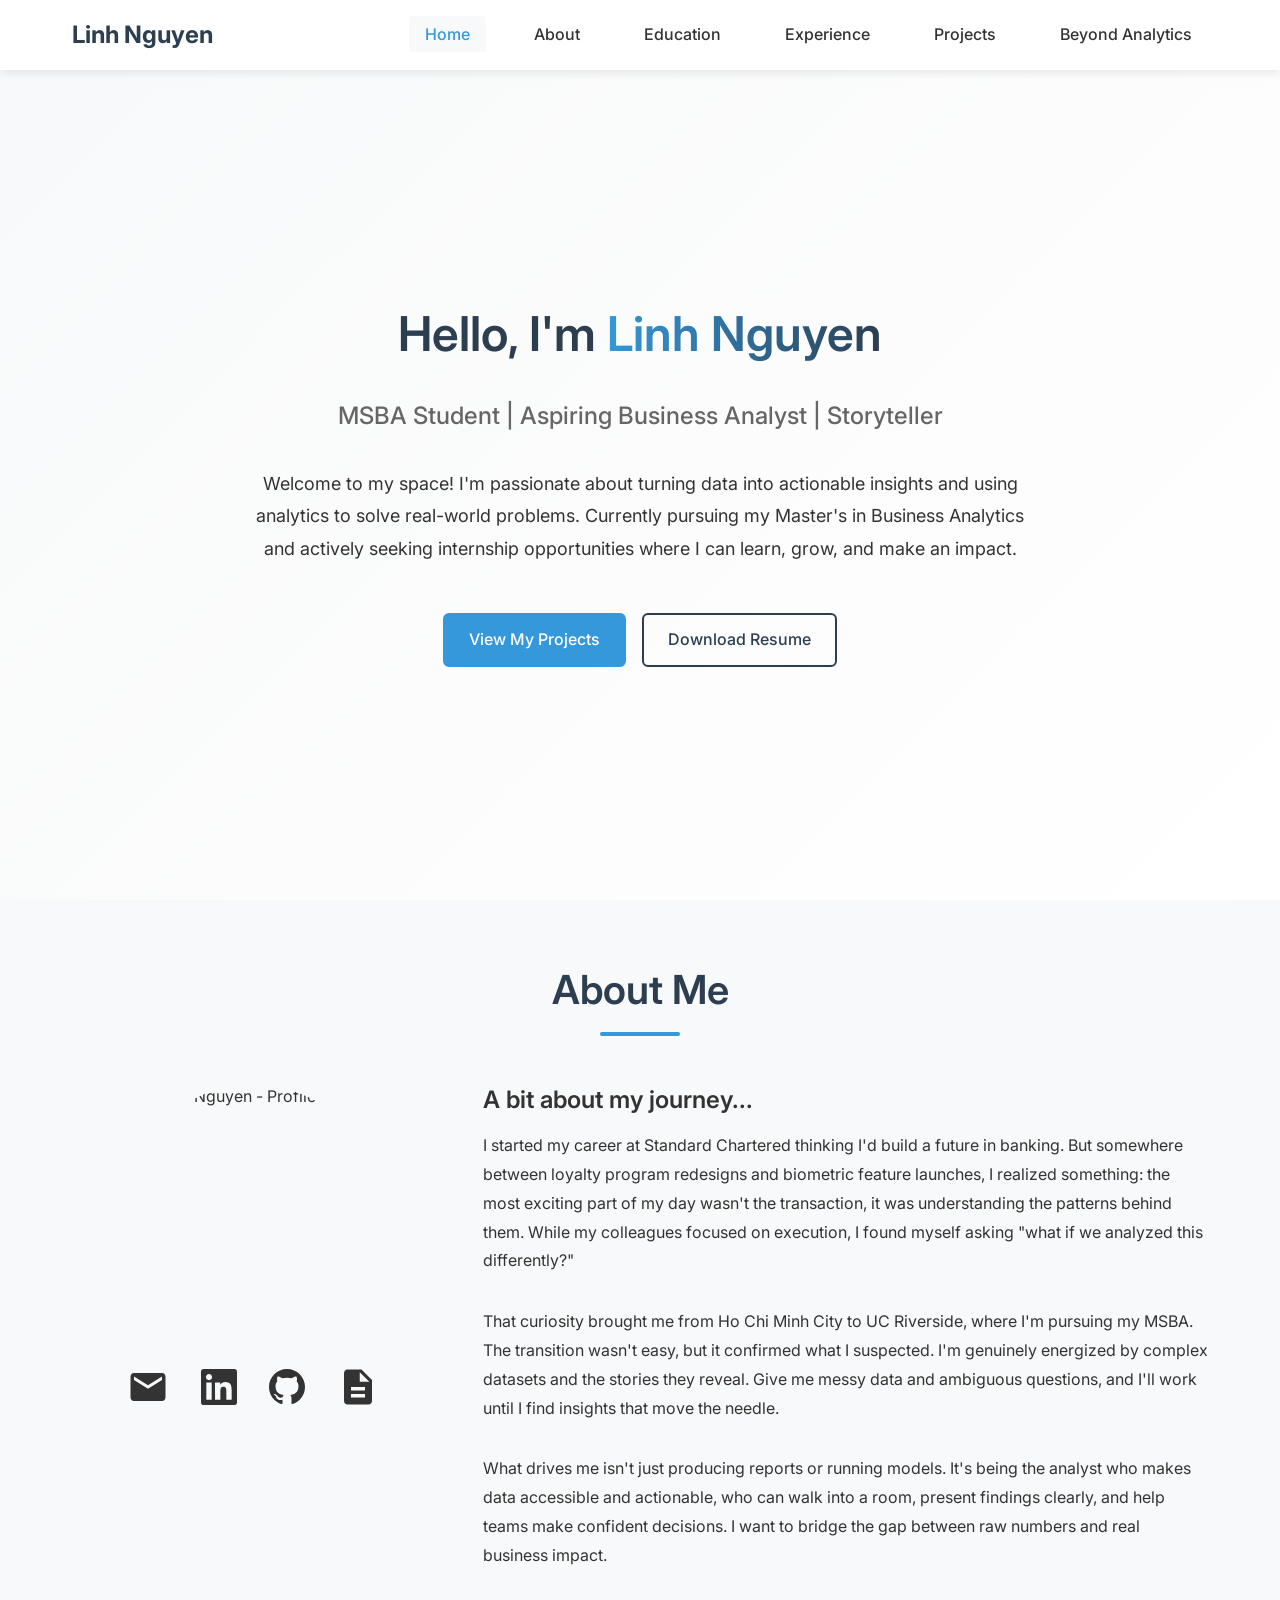
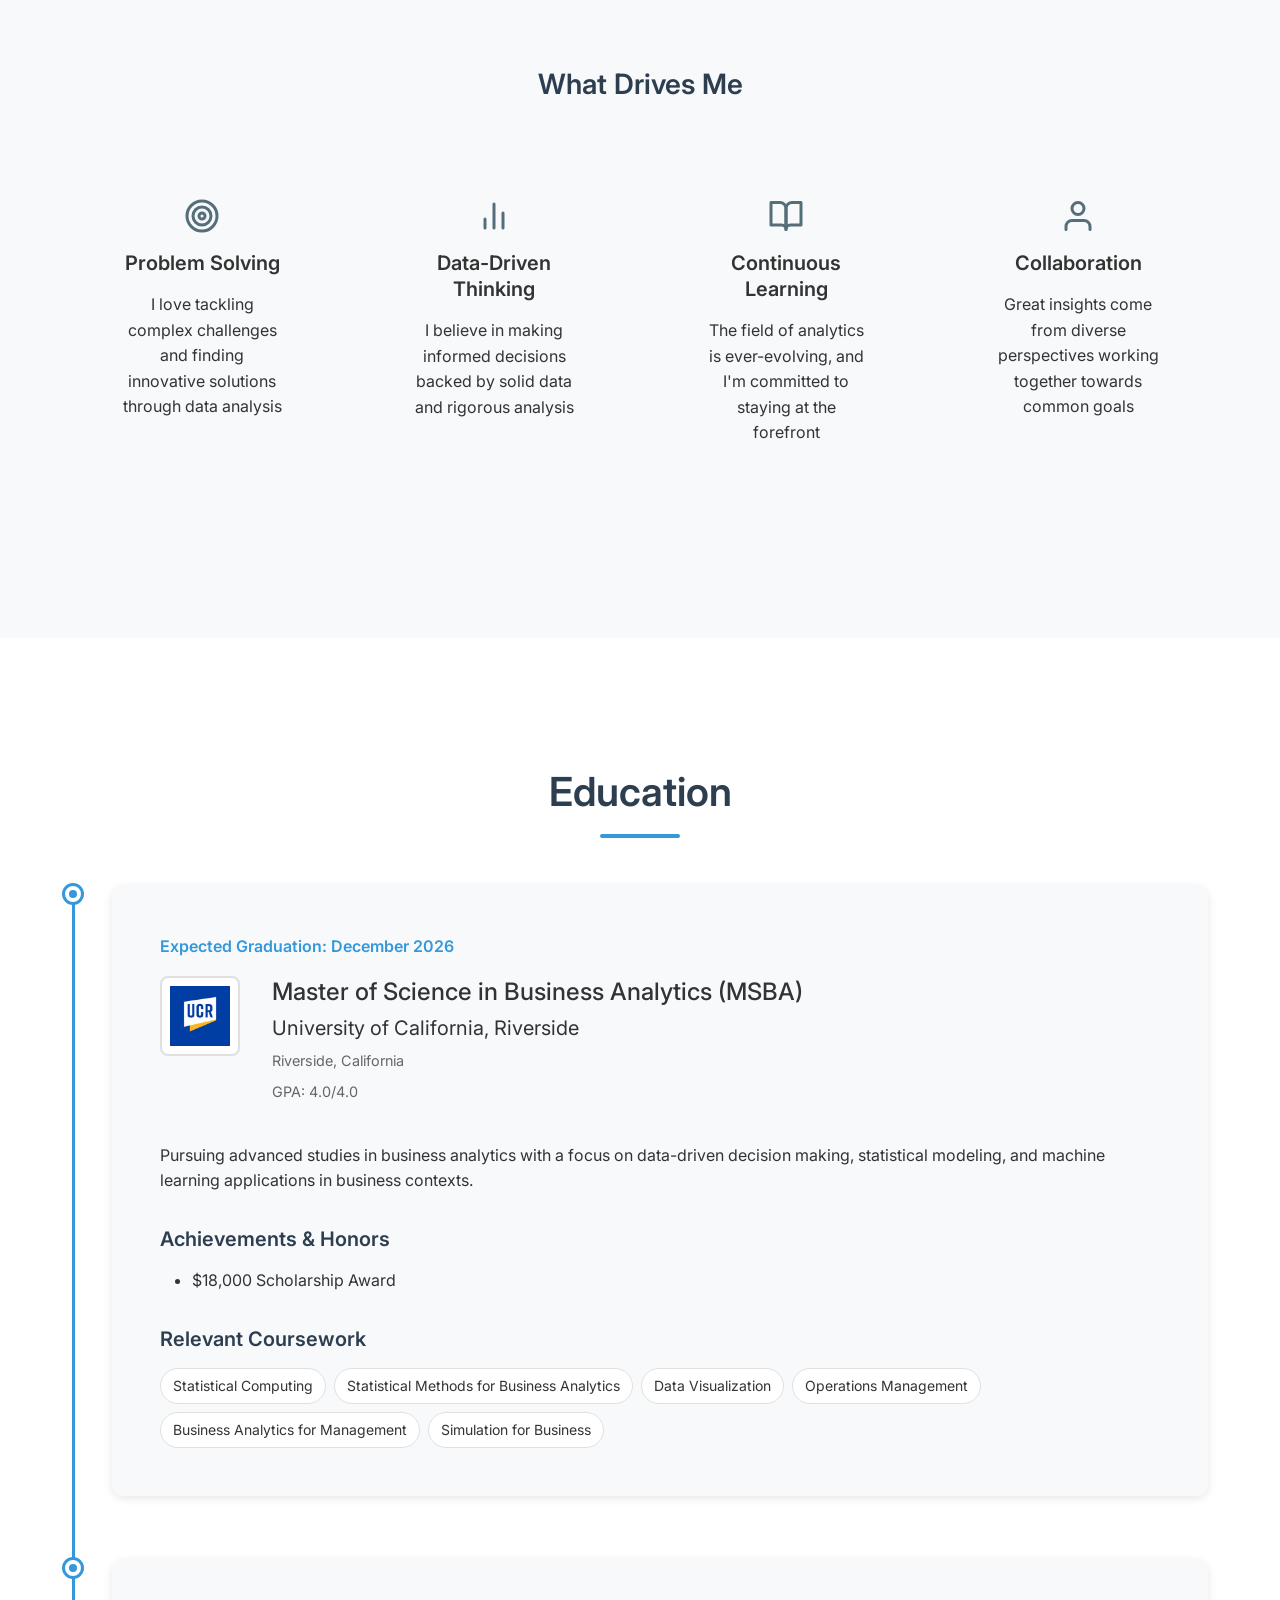
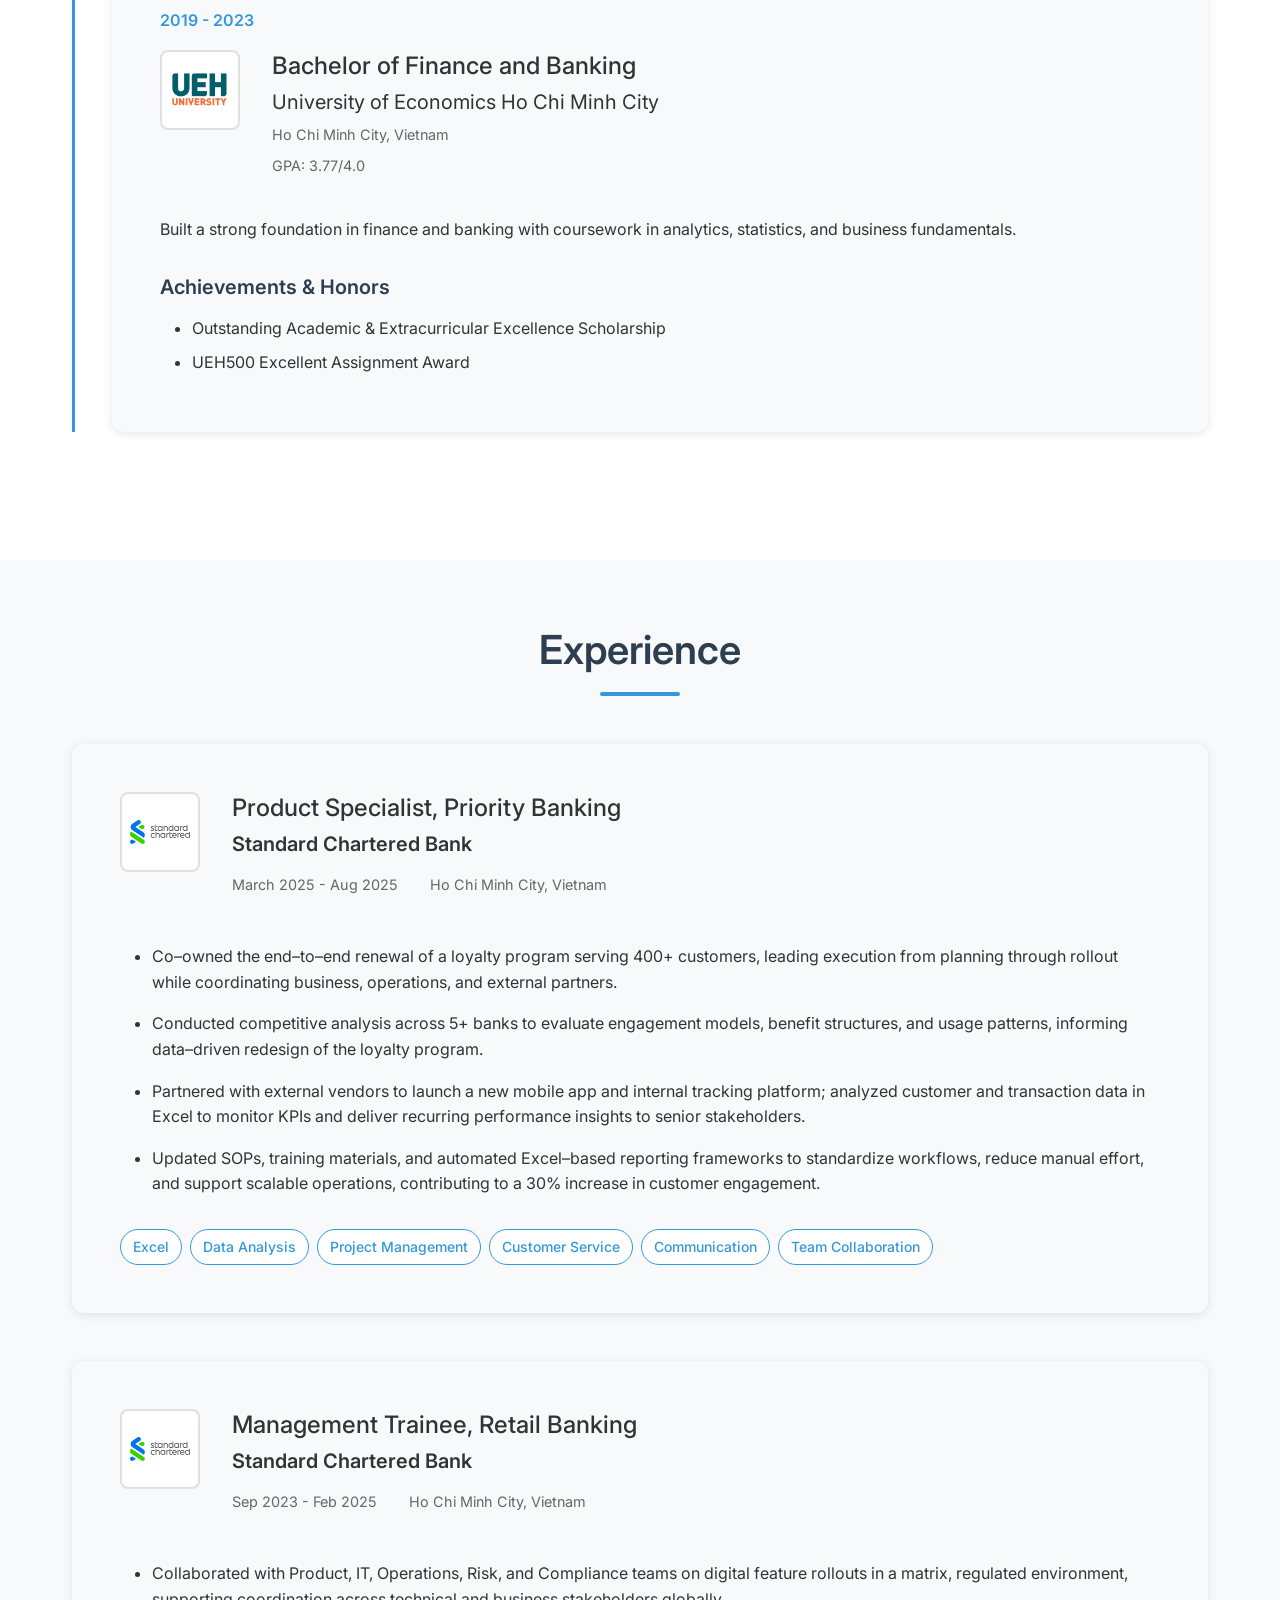
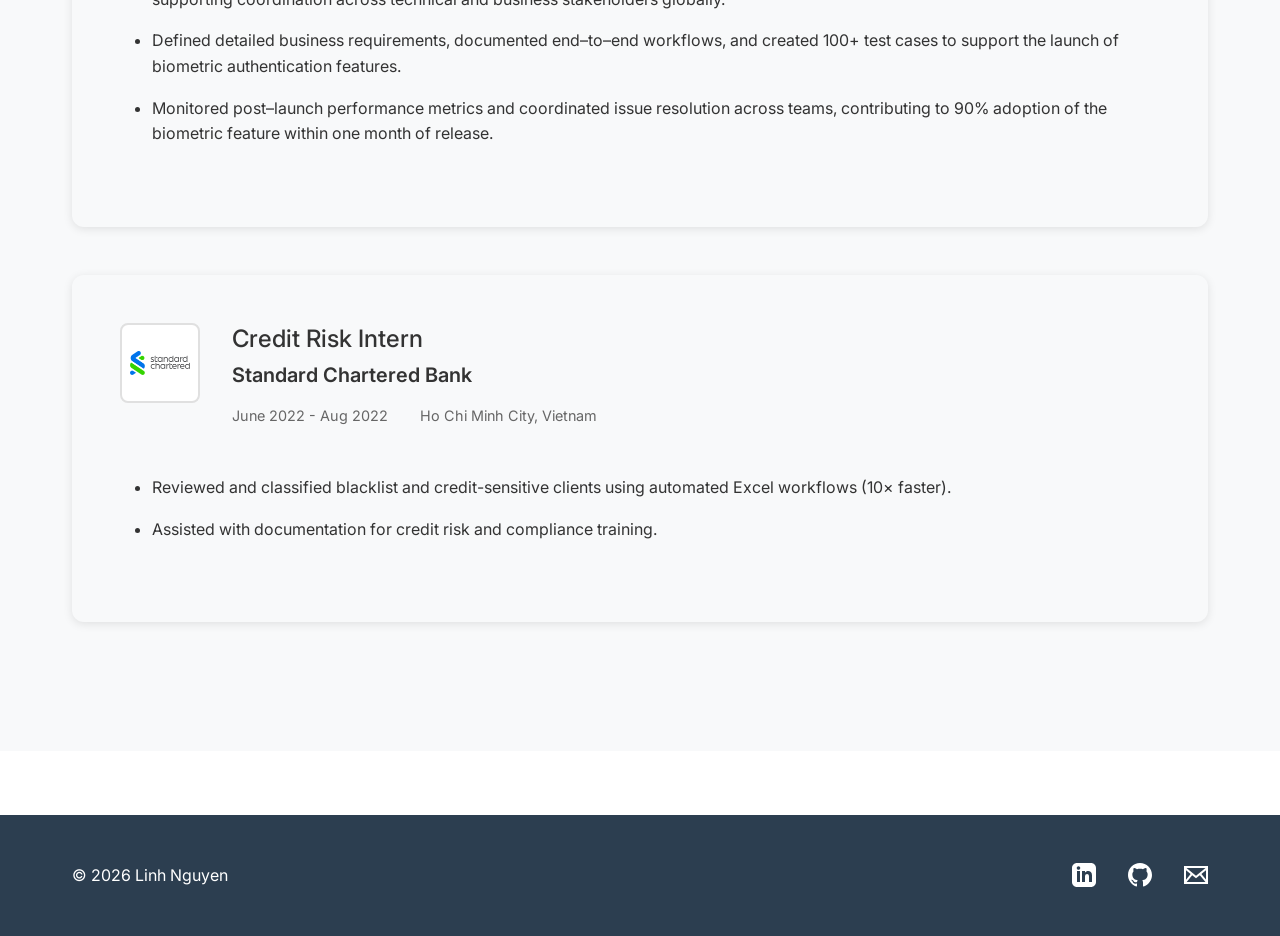
==== index.html @ d8e08d30 "correct profile pic name" ====
<!DOCTYPE html>
<html lang="en">
<head>
    <meta charset="UTF-8">
    <meta name="viewport" content="width=device-width, initial-scale=1.0">
    <meta name="description" content="Linh Nguyen - MSBA Student, aspiring data analyst, and storyteller. Welcome to my personal space.">
    <meta name="keywords" content="MSBA, Data Analytics, Business Analytics, Portfolio, Blog, Personal Website">
    <meta name="author" content="Linh Nguyen">
    <title>Linh Nguyen - MSBA Student & Aspiring Business Analyst</title>
    <link rel="icon" type="image/png" href="assets/images/icon.png">
    <link rel="stylesheet" href="css/main.css">
    <link rel="stylesheet" href="css/responsive.css">
    <link rel="preconnect" href="https://fonts.googleapis.com">
    <link rel="preconnect" href="https://fonts.gstatic.com" crossorigin>
    <link href="https://fonts.googleapis.com/css2?family=Inter:wght@300;400;500;600;700&display=swap" rel="stylesheet">
</head>
<body>
    <nav class="navbar" id="navbar">
        <div class="nav-container">
            <a href="#hero" class="nav-logo">Linh Nguyen</a>
            <button class="nav-toggle" id="navToggle" aria-label="Toggle navigation">
                <span></span>
                <span></span>
                <span></span>
            </button>
            <ul class="nav-menu" id="navMenu">
                <li><a href="#hero" class="nav-link">Home</a></li>
                <li><a href="#about" class="nav-link">About</a></li>
                <li><a href="#education" class="nav-link">Education</a></li>
                <li><a href="#experience" class="nav-link">Experience</a></li>
                <li><a href="projects.html" class="nav-link">Projects</a></li>
                <li><a href="beyond.html" class="nav-link">Beyond Analytics</a></li>
            </ul>
        </div>
    </nav>

    <main id="main-content">
        <!-- Hero Section -->
        <section id="hero" class="hero">
            <div class="hero-content fade-in">
                <h1 class="hero-title">Hello, I'm <span class="highlight animated-gradient">Linh Nguyen</span></h1>
                <p class="hero-subtitle">MSBA Student | Aspiring Business Analyst | Storyteller</p>
                <p class="hero-description">
                    Welcome to my space! I'm passionate about turning data into actionable insights 
                    and using analytics to solve real-world problems. Currently pursuing my Master's in Business 
                    Analytics and actively seeking internship opportunities where I can learn, grow, and make an impact.
                </p>
                <div class="hero-buttons">
                    <a href="projects.html" class="btn btn-primary">View My Projects</a>
                    <a href="assets/resume.pdf" class="btn btn-secondary" download>Download Resume</a>
                </div>
            </div>
        </section>

        <!-- About Section -->
        <section id="about" class="section about-section">
            <div class="container">
                <div class="section-header">
                    <h2 class="section-title">About Me</h2>
                    <div class="title-underline"></div>
                </div>
                
                <div class="about-grid">
                    <div class="about-image">
                        <div class="image-placeholder">
                            <img src="assets/images/profile.heic" alt="Linh Nguyen - Profile Photo">
                        </div>
                        
                        <!-- Contact Icons -->
                        <div class="social-icons-row">
                            <a href="mailto:linhnguyen0319@gmail.com" class="social-icon icon-large" aria-label="Email">
                                <svg viewBox="0 0 24 24" fill="currentColor">
                                    <path d="M20 4H4c-1.1 0-1.99.9-1.99 2L2 18c0 1.1.9 2 2 2h16c1.1 0 2-.9 2-2V6c0-1.1-.9-2-2-2zm0 4l-8 5-8-5V6l8 5 8-5v2z"/>
                                </svg>
                            </a>
                            <a href="https://www.linkedin.com/in/linhnguyen0319/" target="_blank" class="social-icon" aria-label="LinkedIn">
                                <svg viewBox="0 0 24 24" fill="currentColor">
                                    <path d="M20.447 20.452h-3.554v-5.569c0-1.328-.027-3.037-1.852-3.037-1.853 0-2.136 1.445-2.136 2.939v5.667H9.351V9h3.414v1.561h.046c.477-.9 1.637-1.85 3.37-1.85 3.601 0 4.267 2.37 4.267 5.455v6.286zM5.337 7.433c-1.144 0-2.063-.926-2.063-2.065 0-1.138.92-2.063 2.063-2.063 1.14 0 2.064.925 2.064 2.063 0 1.139-.925 2.065-2.064 2.065zm1.782 13.019H3.555V9h3.564v11.452zM22.225 0H1.771C.792 0 0 .774 0 1.729v20.542C0 23.227.792 24 1.771 24h20.451C23.2 24 24 23.227 24 22.271V1.729C24 .774 23.2 0 22.222 0h.003z"/>
                                </svg>
                            </a>
                            <a href="https://github.com/chloenguyen0319" target="_blank" class="social-icon" aria-label="GitHub">
                                <svg viewBox="0 0 24 24" fill="currentColor">
                                    <path d="M12 0c-6.626 0-12 5.373-12 12 0 5.302 3.438 9.8 8.207 11.387.599.111.793-.261.793-.577v-2.234c-3.338.726-4.033-1.416-4.033-1.416-.546-1.387-1.333-1.756-1.333-1.756-1.089-.745.083-.729.083-.729 1.205.084 1.839 1.237 1.839 1.237 1.07 1.834 2.807 1.304 3.492.997.107-.775.418-1.305.762-1.604-2.665-.305-5.467-1.334-5.467-5.931 0-1.311.469-2.381 1.236-3.221-.124-.303-.535-1.524.117-3.176 0 0 1.008-.322 3.301 1.23.957-.266 1.983-.399 3.003-.404 1.02.005 2.047.138 3.006.404 2.291-1.552 3.297-1.23 3.297-1.23.653 1.653.242 2.874.118 3.176.77.84 1.235 1.911 1.235 3.221 0 4.609-2.807 5.624-5.479 5.921.43.372.823 1.102.823 2.222v3.293c0 .319.192.694.801.576 4.765-1.589 8.199-6.086 8.199-11.386 0-6.627-5.373-12-12-12z"/>
                                </svg>
                            </a>
                            <a href="assets/resume.pdf" download class="social-icon icon-large" aria-label="Resume">
                                <svg viewBox="0 0 24 24" fill="currentColor">
                                    <path d="M14 2H6c-1.1 0-1.99.9-1.99 2L4 20c0 1.1.89 2 1.99 2H18c1.1 0 2-.9 2-2V8l-6-6zm2 16H8v-2h8v2zm0-4H8v-2h8v2zm-3-5V3.5L18.5 9H13z"/>
                                </svg>
                            </a>
                        </div>
                    </div>
                    <div class="about-content">
                        <h3>A bit about my journey...</h3>
                        <p>
                            I started my career at Standard Chartered thinking I'd build a future in banking. But 
                            somewhere between loyalty program redesigns and biometric feature launches, I realized 
                            something: the most exciting part of my day wasn't the transaction, it was understanding 
                            the patterns behind them. While my colleagues focused on execution, I found myself asking 
                            "what if we analyzed this differently?"
                        </p>
                        <p>
                            That curiosity brought me from Ho Chi Minh City to UC Riverside, where I'm pursuing my 
                            MSBA. The transition wasn't easy, but it confirmed what I suspected. I'm genuinely 
                            energized by complex datasets and the stories they reveal. Give me messy data and 
                            ambiguous questions, and I'll work until I find insights that move the needle.
                        </p>
                        <p>
                            What drives me isn't just producing reports or running models. It's being the analyst who 
                            makes data accessible and actionable, who can walk into a room, present findings clearly, 
                            and help teams make confident decisions. I want to bridge the gap between raw numbers and 
                            real business impact.
                        </p>
                    </div>
                </div>

                <div class="values-section">
                    <h3 class="subsection-title">What Drives Me</h3>
                    <div class="values-grid">
                        <div class="value-card">
                            <div class="value-icon">
                                <svg viewBox="0 0 24 24" fill="none" stroke="currentColor" stroke-width="2" stroke-linecap="round" stroke-linejoin="round">
                                    <circle cx="12" cy="12" r="10"></circle>
                                    <circle cx="12" cy="12" r="6"></circle>
                                    <circle cx="12" cy="12" r="2"></circle>
                                </svg>
                            </div>
                            <h4>Problem Solving</h4>
                            <p>I love tackling complex challenges and finding innovative solutions through data analysis</p>
                        </div>
                        <div class="value-card">
                            <div class="value-icon">
                                <svg viewBox="0 0 24 24" fill="none" stroke="currentColor" stroke-width="2" stroke-linecap="round" stroke-linejoin="round">
                                    <line x1="18" y1="20" x2="18" y2="10"></line>
                                    <line x1="12" y1="20" x2="12" y2="4"></line>
                                    <line x1="6" y1="20" x2="6" y2="14"></line>
                                </svg>
                            </div>
                            <h4>Data-Driven Thinking</h4>
                            <p>I believe in making informed decisions backed by solid data and rigorous analysis</p>
                        </div>
                        <div class="value-card">
                            <div class="value-icon">
                                <svg viewBox="0 0 24 24" fill="none" stroke="currentColor" stroke-width="2" stroke-linecap="round" stroke-linejoin="round">
                                    <path d="M2 3h6a4 4 0 0 1 4 4v14a3 3 0 0 0-3-3H2z"></path>
                                    <path d="M22 3h-6a4 4 0 0 0-4 4v14a3 3 0 0 1 3-3h7z"></path>
                                </svg>
                            </div>
                            <h4>Continuous Learning</h4>
                            <p>The field of analytics is ever-evolving, and I'm committed to staying at the forefront</p>
                        </div>
                        <div class="value-card">
                            <div class="value-icon">
                                <svg viewBox="0 0 24 24" fill="none" stroke="currentColor" stroke-width="2" stroke-linecap="round" stroke-linejoin="round">
                                    <path d="M20 21v-2a4 4 0 0 0-4-4H8a4 4 0 0 0-4 4v2"></path>
                                    <circle cx="12" cy="7" r="4"></circle>
                                </svg>
                            </div>
                            <h4>Collaboration</h4>
                            <p>Great insights come from diverse perspectives working together towards common goals</p>
                        </div>
                    </div>
                </div>
            </div>
        </section>

        <!-- Education Section -->
        <section id="education" class="section education-section">
            <div class="container">
                <div class="section-header">
                    <h2 class="section-title">Education</h2>
                    <div class="title-underline"></div>
                </div>

                <div class="timeline">
                    <div class="timeline-item">
                        <div class="timeline-marker"></div>
                        <div class="timeline-content">
                            <div class="timeline-date">Expected Graduation: December 2026</div>
                            <div class="education-header">
                                <div class="university-logo">
                                    <img src="assets/images/UCR.avif" alt="UC Riverside Logo" class="university-logo-img" />
                                </div>
                                <div class="education-details">
                                    <h3>Master of Science in Business Analytics (MSBA)</h3>
                                    <h4>University of California, Riverside</h4>
                                    <p class="timeline-location">Riverside, California</p>
                                    <p class="timeline-gpa">GPA: 4.0/4.0</p>
                                </div>
                            </div>
                            <p class="timeline-description">
                                Pursuing advanced studies in business analytics with a focus on data-driven decision making, 
                                statistical modeling, and machine learning applications in business contexts.
                            </p>

                            <div class="achievements">
                                <h4>Achievements & Honors</h4>
                                <ul>
                                    <li>$18,000 Scholarship Award</li>
                                </ul>
                            </div>
                            
                            <div class="coursework-section">
                                <h4>Relevant Coursework</h4>
                                <div class="courses-grid">
                                    <div class="course-badge">Statistical Computing</div>
                                    <div class="course-badge">Statistical Methods for Business Analytics</div>
                                    <div class="course-badge">Data Visualization</div>
                                    <div class="course-badge">Operations Management</div>
                                    <div class="course-badge">Business Analytics for Management</div>
                                    <div class="course-badge">Simulation for Business</div>
                                </div>
                            </div>
                        </div>
                    </div>

                    <div class="timeline-item">
                        <div class="timeline-marker"></div>
                        <div class="timeline-content">
                            <div class="timeline-date">2019 - 2023</div>
                            <div class="education-header">
                                <div class="university-logo">
                                    <img src="assets/images/UEH.png" alt="UEH Logo" class="university-logo-img" />
                                </div>
                                <div class="education-details">
                                    <h3>Bachelor of Finance and Banking</h3>
                                    <h4>University of Economics Ho Chi Minh City</h4>
                                    <p class="timeline-location">Ho Chi Minh City, Vietnam</p>
                                    <p class="timeline-gpa">GPA: 3.77/4.0</p>
                                </div>
                            </div>
                            <p class="timeline-description">
                                Built a strong foundation in finance and banking with coursework in analytics, 
                                statistics, and business fundamentals.
                            </p>
                            
                            <div class="achievements">
                                <h4>Achievements & Honors</h4>
                                <ul>
                                    <li>Outstanding Academic & Extracurricular Excellence Scholarship</li>
                                    <li>UEH500 Excellent Assignment Award</li>
                                </ul>
                            </div>
                        </div>
                    </div>
                </div>
            </div>
        </section>

        <!-- Experience Section -->
        <section id="experience" class="section experience-section">
            <div class="container">
                <div class="section-header">
                    <h2 class="section-title">Experience</h2>
                    <div class="title-underline"></div>
                </div>

                <div class="experience-list">
                    <div class="experience-card">
                        <div class="experience-header">
                            <div class="company-logo">
                                <img src="assets/images/Standard_Chartered.png" alt="Standard Chartered Bank Logo" class="company-logo-img" />
                            </div>
                            <div class="experience-details">
                                <h3>Product Specialist, Priority Banking</h3>
                                <h4>Standard Chartered Bank</h4>
                                <p class="experience-meta">
                                    <span class="experience-date">March 2025 - Aug 2025</span>
                                    <span class="experience-location">Ho Chi Minh City, Vietnam</span>
                                </p>
                            </div>
                        </div>
                        <div class="experience-content">
                            <ul class="achievements">
                                <li>Co–owned the end–to–end renewal of a loyalty program serving 400+ customers, leading execution from planning through rollout while coordinating business, operations, and external partners.</li>
                                <li>Conducted competitive analysis across 5+ banks to evaluate engagement models, benefit structures, and usage patterns, informing data–driven redesign of the loyalty program.</li>
                                <li>Partnered with external vendors to launch a new mobile app and internal tracking platform; analyzed customer and transaction data in Excel to monitor KPIs and deliver recurring performance insights to senior stakeholders.</li>
                                <li>Updated SOPs, training materials, and automated Excel–based reporting frameworks to standardize workflows, reduce manual effort, and support scalable operations, contributing to a 30% increase in customer engagement.</li>
                            </ul>
                            <div class="skills-used">
                                <span class="skill-tag">Excel</span>
                                <span class="skill-tag">Data Analysis</span>
                                <span class="skill-tag">Project Management</span>
                                <span class="skill-tag">Customer Service</span>
                                <span class="skill-tag">Communication</span>
                                <span class="skill-tag">Team Collaboration</span>
                            </div>
                        </div>
                    </div>

                    <div class="experience-card">
                        <div class="experience-header">
                            <div class="company-logo">
                                <img src="assets/images/Standard_Chartered.png" alt="Standard Chartered Bank Logo" class="company-logo-img" />
                            </div>
                            <div class="experience-details">
                                <h3>Management Trainee, Retail Banking</h3>
                                <h4>Standard Chartered Bank</h4>
                                <p class="experience-meta">
                                    <span class="experience-date">Sep 2023 - Feb 2025</span>
                                    <span class="experience-location">Ho Chi Minh City, Vietnam</span>
                                </p>
                            </div>
                        </div>
                        <div class="experience-content">
                            <ul class="achievements">
                                <li>Collaborated with Product, IT, Operations, Risk, and Compliance teams on digital feature rollouts in a matrix,
                                regulated environment, supporting coordination across technical and business stakeholders globally.</li>
                                <li>Defined detailed business requirements, documented end–to–end workflows, and created 100+ test cases to support
                                the launch of biometric authentication features.</li>
                                <li>Monitored post–launch performance metrics and coordinated issue resolution across teams, contributing to 90%
                                adoption of the biometric feature within one month of release.</li>
                            </ul>
                            <!-- <div class="skills-used">
                                <span class="skill-tag">R</span>
                                <span class="skill-tag">Excel</span>
                                <span class="skill-tag">Machine Learning</span>
                                <span class="skill-tag">Statistical Analysis</span>
                            </div> -->
                        </div>
                    </div>

                    <div class="experience-card">
                        <div class="experience-header">
                            <div class="company-logo">
                                <img src="assets/images/Standard_Chartered.png" alt="Standard Chartered Bank Logo" class="company-logo-img" />
                            </div>
                            <div class="experience-details">
                                <h3>Credit Risk Intern</h3>
                                <h4>Standard Chartered Bank</h4>
                                <p class="experience-meta">
                                    <span class="experience-date">June 2022 - Aug 2022</span>
                                    <span class="experience-location">Ho Chi Minh City, Vietnam</span>
                                </p>
                            </div>
                        </div>
                        <div class="experience-content">
                            <ul class="achievements">
                                <li>Reviewed and classified blacklist and credit-sensitive clients using automated Excel workflows (10× faster).</li>
                                <li>Assisted with documentation for credit risk and compliance training.</li>
                            </ul>
                            <!-- <div class="skills-used">
                                <span class="skill-tag">R</span>
                                <span class="skill-tag">Excel</span>
                                <span class="skill-tag">Machine Learning</span>
                                <span class="skill-tag">Statistical Analysis</span>
                            </div> -->
                        </div>
                    </div>
                </div>
            </div>
        </section>
    </main>

    <footer class="footer">
        <div class="container">
            <p>&copy; 2026 Linh Nguyen</p>
            <div class="social-links">
                <a href="https://www.linkedin.com/in/linhnguyen0319/" target="_blank" aria-label="LinkedIn">
                    <svg width="24" height="24" viewBox="0 0 24 24" fill="currentColor">
                        <path d="M19 0h-14c-2.761 0-5 2.239-5 5v14c0 2.761 2.239 5 5 5h14c2.762 0 5-2.239 5-5v-14c0-2.761-2.238-5-5-5zm-11 19h-3v-11h3v11zm-1.5-12.268c-.966 0-1.75-.79-1.75-1.764s.784-1.764 1.75-1.764 1.75.79 1.75 1.764-.783 1.764-1.75 1.764zm13.5 12.268h-3v-5.604c0-3.368-4-3.113-4 0v5.604h-3v-11h3v1.765c1.396-2.586 7-2.777 7 2.476v6.759z"/>
                    </svg>
                </a>
                <a href="https://github.com/chloenguyen0319" target="_blank" aria-label="GitHub">
                    <svg width="24" height="24" viewBox="0 0 24 24" fill="currentColor">
                        <path d="M12 0c-6.626 0-12 5.373-12 12 0 5.302 3.438 9.8 8.207 11.387.599.111.793-.261.793-.577v-2.234c-3.338.726-4.033-1.416-4.033-1.416-.546-1.387-1.333-1.756-1.333-1.756-1.089-.745.083-.729.083-.729 1.205.084 1.839 1.237 1.839 1.237 1.07 1.834 2.807 1.304 3.492.997.107-.775.418-1.305.762-1.604-2.665-.305-5.467-1.334-5.467-5.931 0-1.311.469-2.381 1.236-3.221-.124-.303-.535-1.524.117-3.176 0 0 1.008-.322 3.301 1.23.957-.266 1.983-.399 3.003-.404 1.02.005 2.047.138 3.006.404 2.291-1.552 3.297-1.23 3.297-1.23.653 1.653.242 2.874.118 3.176.77.84 1.235 1.911 1.235 3.221 0 4.609-2.807 5.624-5.479 5.921.43.372.823 1.102.823 2.222v3.293c0 .319.192.694.801.576 4.765-1.589 8.199-6.086 8.199-11.386 0-6.627-5.373-12-12-12z"/>
                    </svg>
                </a>
                <a href="mailto:linhnguyen0319@gmail.com" aria-label="Email">
                    <svg width="24" height="24" viewBox="0 0 24 24" fill="currentColor">
                        <path d="M0 3v18h24v-18h-24zm6.623 7.929l-4.623 5.712v-9.458l4.623 3.746zm-4.141-5.929h19.035l-9.517 7.713-9.518-7.713zm5.694 7.188l3.824 3.099 3.83-3.104 5.612 6.817h-18.779l5.513-6.812zm9.208-1.264l4.616-3.741v9.348l-4.616-5.607z"/>
                    </svg>
                </a>
            </div>
        </div>
    </footer>

    <script src="js/main.js"></script>
</body>
</html>
---- css/main.css ----
/* ===================================
   CSS Variables & Global Styles
   =================================== */

:root {
    /* Color Palette */
    --primary-color: #2c3e50;
    --accent-color: #3498db;
    --text-color: #333333;
    --text-light: #666666;
    --bg-color: #ffffff;
    --bg-light: #f8f9fa;
    --border-color: #e0e0e0;
    --shadow: 0 2px 10px rgba(0, 0, 0, 0.1);
    --shadow-hover: 0 4px 20px rgba(0, 0, 0, 0.15);
    
    /* Typography */
    --font-primary: 'Inter', -apple-system, BlinkMacSystemFont, 'Segoe UI', Roboto, Helvetica, Arial, sans-serif;
    --font-size-base: 16px;
    --line-height-base: 1.6;
    
    /* Spacing */
    --spacing-xs: 0.5rem;
    --spacing-sm: 1rem;
    --spacing-md: 2rem;
    --spacing-lg: 3rem;
    --spacing-xl: 4rem;
    
    /* Container */
    --container-max-width: 1200px;
    
    /* Transitions */
    --transition-speed: 0.3s;
}

/* ===================================
   Reset & Base Styles
   =================================== */

* {
    margin: 0;
    padding: 0;
    box-sizing: border-box;
}

html {
    scroll-behavior: smooth;
    font-size: var(--font-size-base);
}

body {
    font-family: var(--font-primary);
    color: var(--text-color);
    background-color: var(--bg-color);
    line-height: var(--line-height-base);
    overflow-x: hidden;
}

h1, h2, h3, h4, h5, h6 {
    font-weight: 600;
    line-height: 1.3;
    margin-bottom: var(--spacing-sm);
}

h1 { font-size: 2.5rem; }
h2 { font-size: 2rem; }
h3 { font-size: 1.5rem; }
h4 { font-size: 1.25rem; }

p {
    margin-bottom: var(--spacing-sm);
}

a {
    color: var(--accent-color);
    text-decoration: none;
    transition: color var(--transition-speed);
}

a:hover {
    color: var(--primary-color);
}

ul {
    list-style: none;
}

img {
    max-width: 100%;
    height: auto;
    display: block;
}

/* ===================================
   Layout & Container
   =================================== */

.container {
    max-width: var(--container-max-width);
    margin: 0 auto;
    padding: 0 var(--spacing-md);
}

.page-content {
    min-height: calc(100vh - 80px);
    padding: var(--spacing-xl) 0;
}

/* ===================================
   Navigation Bar
   =================================== */

.navbar {
    background: var(--bg-color);
    box-shadow: var(--shadow);
    position: sticky;
    top: 0;
    z-index: 1000;
    transition: all var(--transition-speed);
}

.nav-container {
    max-width: var(--container-max-width);
    margin: 0 auto;
    padding: 0 var(--spacing-md);
    display: flex;
    justify-content: space-between;
    align-items: center;
    height: 70px;
}

.nav-logo {
    font-size: 1.5rem;
    font-weight: 700;
    color: var(--primary-color);
    transition: color var(--transition-speed);
}

.nav-logo:hover {
    color: var(--accent-color);
}

.nav-menu {
    display: flex;
    gap: var(--spacing-md);
    align-items: center;
}

.nav-link {
    color: var(--text-color);
    font-weight: 500;
    padding: var(--spacing-xs) var(--spacing-sm);
    border-radius: 4px;
    transition: all var(--transition-speed);
    position: relative;
}

.nav-link:hover {
    color: var(--accent-color);
    background: var(--bg-light);
}

.nav-link.active {
    color: var(--accent-color);
    background: var(--bg-light);
}

.nav-toggle {
    display: none;
    flex-direction: column;
    gap: 5px;
    background: none;
    border: none;
    cursor: pointer;
    padding: var(--spacing-xs);
}

.nav-toggle span {
    width: 25px;
    height: 3px;
    background: var(--primary-color);
    border-radius: 3px;
    transition: all var(--transition-speed);
}

/* ===================================
   Hero Section (Home Page)
   =================================== */

.hero {
    min-height: calc(100vh - 70px);
    display: flex;
    align-items: center;
    justify-content: center;
    text-align: center;
    padding: var(--spacing-xl) var(--spacing-md);
    background: linear-gradient(135deg, var(--bg-light) 0%, var(--bg-color) 100%);
}

.hero-content {
    max-width: 800px;
}

.hero-title {
    font-size: 3rem;
    margin-bottom: var(--spacing-md);
    color: var(--primary-color);
}

.hero-title .highlight {
    color: var(--accent-color);
    position: relative;
}

.hero-title .animated-gradient {
    background: linear-gradient(
        90deg,
        var(--accent-color),
        var(--primary-color),
        #9b59b6,
        var(--accent-color)
    );
    background-size: 300% 100%;
    -webkit-background-clip: text;
    -webkit-text-fill-color: transparent;
    background-clip: text;
    animation: gradientShift 4s ease infinite;
}

@keyframes gradientShift {
    0%, 100% {
        background-position: 0% 50%;
    }
    50% {
        background-position: 100% 50%;
    }
}

.hero-subtitle {
    font-size: 1.5rem;
    color: var(--text-light);
    margin-bottom: var(--spacing-md);
    font-weight: 500;
}

.hero-description {
    font-size: 1.125rem;
    color: var(--text-color);
    margin-bottom: var(--spacing-lg);
    line-height: 1.8;
}

.hero-buttons {
    display: flex;
    gap: var(--spacing-sm);
    justify-content: center;
    flex-wrap: wrap;
}

/* ===================================
   Buttons
   =================================== */

.btn {
    display: inline-flex;
    align-items: center;
    gap: var(--spacing-xs);
    padding: 12px 24px;
    font-size: 1rem;
    font-weight: 500;
    border-radius: 6px;
    border: 2px solid transparent;
    cursor: pointer;
    transition: all var(--transition-speed);
    text-align: center;
}

.btn-primary {
    background: var(--accent-color);
    color: white;
    border-color: var(--accent-color);
}

.btn-primary:hover {
    background: var(--primary-color);
    border-color: var(--primary-color);
    color: white;
    transform: translateY(-2px);
    box-shadow: var(--shadow-hover);
}

.btn-secondary {
    background: transparent;
    color: var(--primary-color);
    border-color: var(--primary-color);
}

.btn-secondary:hover {
    background: var(--primary-color);
    color: white;
    transform: translateY(-2px);
    box-shadow: var(--shadow-hover);
}

.btn-full {
    width: 100%;
    justify-content: center;
}

/* ===================================
   Quick Links Section
   =================================== */

.quick-links {
    padding: var(--spacing-xl) 0;
    background: var(--bg-color);
}

.section-title {
    text-align: center;
    font-size: 2rem;
    margin-bottom: var(--spacing-lg);
    color: var(--primary-color);
}

.cards-grid {
    display: grid;
    grid-template-columns: repeat(auto-fit, minmax(250px, 1fr));
    gap: var(--spacing-md);
    margin-top: var(--spacing-lg);
}

.quick-card {
    background: var(--bg-light);
    padding: var(--spacing-lg);
    border-radius: 12px;
    text-align: center;
    transition: all var(--transition-speed);
    cursor: pointer;
    border: 2px solid transparent;
}

.quick-card:hover {
    transform: translateY(-5px);
    box-shadow: var(--shadow-hover);
    border-color: var(--accent-color);
}

.card-icon {
    font-size: 3rem;
    margin-bottom: var(--spacing-sm);
}

.quick-card h3 {
    color: var(--primary-color);
    margin-bottom: var(--spacing-sm);
}

.quick-card p {
    color: var(--text-light);
    margin-bottom: 0;
}

/* ===================================
   Page Header
   =================================== */

.page-header {
    text-align: center;
    margin-bottom: var(--spacing-xl);
    padding: var(--spacing-lg) 0;
}

.page-header h1 {
    font-size: 2.5rem;
    color: var(--primary-color);
    margin-bottom: var(--spacing-sm);
}

.page-subtitle {
    font-size: 1.25rem;
    color: var(--text-light);
    font-weight: 400;
}

/* ===================================
   About Page Styles
   =================================== */

.about-section {
    margin-bottom: var(--spacing-xl);
}

.about-grid {
    display: grid;
    grid-template-columns: 1fr 2fr;
    gap: var(--spacing-lg);
    align-items: start;
}

.about-image {
    text-align: center;
}

.image-placeholder {
    background: transparent;
    border-radius: 50%;
    padding: 0;
    display: flex;
    flex-direction: column;
    align-items: center;
    justify-content: center;
    width: 250px;
    height: 250px;
    margin: 0 auto;
    margin-bottom: 0;
    overflow: hidden;
}

.image-placeholder img {
    width: 100%;
    height: 100%;
    border-radius: 50%;
    object-fit: cover;
}

.image-note {
    margin-top: var(--spacing-sm);
    margin-bottom: 0;
    color: var(--text-light);
    font-size: 0.875rem;
    font-style: italic;
}

.about-content h2 {
    color: var(--primary-color);
    margin-bottom: var(--spacing-md);
}

.about-content p {
    line-height: 1.8;
    margin-bottom: var(--spacing-md);
}

.values-section,
.interests-section {
    margin-bottom: var(--spacing-xl);
}

.values-section h2,
.interests-section h2 {
    text-align: center;
    color: var(--primary-color);
    margin-bottom: var(--spacing-lg);
}

.values-grid {
    display: grid;
    grid-template-columns: repeat(auto-fit, minmax(250px, 1fr));
    gap: var(--spacing-md);
}

.value-card {
    background: var(--bg-light);
    padding: var(--spacing-lg);
    border-radius: 12px;
    text-align: center;
    transition: all var(--transition-speed);
}

.value-card:hover {
    transform: translateY(-5px);
    box-shadow: var(--shadow-hover);
}

.value-icon {
    font-size: 2.5rem;
    margin-bottom: var(--spacing-sm);
    color: #546e7a;
    display: flex;
    justify-content: center;
    align-items: center;
}

.value-icon svg {
    width: 36px;
    height: 36px;
}

.value-card h3 {
    color: var(--primary-color);
    margin-bottom: var(--spacing-sm);
}

/* ===================================
   Beyond Analytics Page
   ===================================*/

.beyond-intro {
    text-align: center;
    margin-bottom: var(--spacing-xl);
}

.beyond-description {
    font-size: 1.125rem;
    color: var(--text-color);
    max-width: 700px;
    margin: 0 auto;
    line-height: 1.8;
}

.beyond-content {
    margin: var(--spacing-xl) 0;
}

.beyond-grid {
    display: grid;
    grid-template-columns: repeat(auto-fit, minmax(300px, 1fr));
    gap: var(--spacing-lg);
}

.beyond-card {
    background: var(--bg-light);
    padding: var(--spacing-lg);
    border-radius: 12px;
    transition: all var(--transition-speed);
}

.beyond-card:hover {
    transform: translateY(-5px);
    box-shadow: var(--shadow-hover);
}

.beyond-icon {
    font-size: 2.5rem;
    margin-bottom: var(--spacing-sm);
}

.beyond-card h3 {
    color: var(--primary-color);
    margin-bottom: var(--spacing-sm);
}

.beyond-card p {
    color: var(--text-color);
    line-height: 1.6;
    margin-bottom: var(--spacing-sm);
}

.beyond-list {
    list-style: none;
    margin-top: var(--spacing-md);
}

.beyond-list li {
    padding: var(--spacing-xs) 0;
    padding-left: var(--spacing-md);
    position: relative;
    color: var(--text-light);
}

.beyond-list li::before {
    content: '▸';
    position: absolute;
    left: 0;
    color: var(--accent-color);
    font-weight: bold;
}

.why-matters {
    text-align: center;
    max-width: 700px;
    margin: var(--spacing-xl) auto;
    padding: var(--spacing-lg);
    background: var(--bg-light);
    border-radius: 12px;
}

.why-matters h2 {
    color: var(--primary-color);
    margin-bottom: var(--spacing-md);
}

.why-matters p {
    font-size: 1.125rem;
    line-height: 1.8;
    color: var(--text-color);
}

/* ===================================
   Education Page - Timeline
   =================================== */

.timeline {
    position: relative;
    padding-left: 40px;
    margin-bottom: var(--spacing-xl);
}

.timeline::before {
    content: '';
    position: absolute;
    left: 0;
    top: 0;
    bottom: 0;
    width: 3px;
    background: var(--accent-color);
}

.timeline-item {
    position: relative;
    margin-bottom: var(--spacing-xl);
}

.timeline-marker {
    position: absolute;
    left: -47px;
    top: 0;
    width: 16px;
    height: 16px;
    border-radius: 50%;
    background: var(--accent-color);
    border: 4px solid var(--bg-color);
    box-shadow: 0 0 0 3px var(--accent-color);
}

.timeline-content {
    background: var(--bg-light);
    padding: var(--spacing-lg);
    border-radius: 12px;
    box-shadow: var(--shadow);
}

.timeline-date {
    color: var(--accent-color);
    font-weight: 600;
    margin-bottom: var(--spacing-sm);
}

.timeline-content h2 {
    color: var(--primary-color);
    margin-bottom: var(--spacing-xs);
}

.timeline-content h3 {
    color: var(--text-color);
    font-weight: 500;
    margin-bottom: var(--spacing-xs);
}

.timeline-location,
.timeline-gpa {
    color: var(--text-light);
    font-size: 0.9rem;
    margin-bottom: var(--spacing-xs);
}

.timeline-description {
    margin: var(--spacing-md) 0;
}

.education-header {
    display: flex;
    gap: var(--spacing-md);
    margin: var(--spacing-sm) 0 var(--spacing-md) 0;
    align-items: flex-start;
}

.university-logo {
    flex-shrink: 0;
}

.university-logo .logo-placeholder {
    width: 80px;
    height: 80px;
}

.university-logo-img {
    width: 80px;
    height: 80px;
    object-fit: contain;
    border-radius: 8px;
    border: 2px solid var(--border-color);
    background: white;
    padding: 8px;
}

.education-details {
    flex: 1;
}

.education-details h3 {
    color: var(--text-color);
    font-weight: 500;
    margin-bottom: var(--spacing-xs);
}

.education-details h4 {
    color: var(--text-color);
    font-weight: 400;
    margin-bottom: var(--spacing-xs);
}

.coursework-section {
    margin-top: var(--spacing-md);
}

.coursework-section h4 {
    color: var(--primary-color);
    margin-bottom: var(--spacing-sm);
}

.courses-grid {
    display: flex;
    flex-wrap: wrap;
    gap: var(--spacing-xs);
}

.course-badge {
    background: white;
    color: var(--text-color);
    padding: 6px 12px;
    border-radius: 20px;
    font-size: 0.875rem;
    border: 1px solid var(--border-color);
}

.achievements {
    margin-top: var(--spacing-md);
}

.achievements h4 {
    color: var(--primary-color);
    margin-bottom: var(--spacing-sm);
}

.achievements ul {
    list-style: disc;
    padding-left: var(--spacing-md);
}

.achievements li {
    margin-bottom: var(--spacing-xs);
}

/* ===================================
   Skills Section
   =================================== */

.skills-section {
    margin-bottom: var(--spacing-xl);
}

.skills-section h2 {
    text-align: center;
    color: var(--primary-color);
    margin-bottom: var(--spacing-lg);
}

.skills-category {
    margin-bottom: var(--spacing-lg);
}

.skills-category h3 {
    color: var(--primary-color);
    margin-bottom: var(--spacing-md);
}

.skills-list {
    display: flex;
    flex-direction: column;
    gap: var(--spacing-md);
}

.skill-item {
    background: var(--bg-light);
    padding: var(--spacing-md);
    border-radius: 8px;
}

.skill-name {
    display: block;
    font-weight: 500;
    margin-bottom: var(--spacing-xs);
    color: var(--text-color);
}

.skill-bar {
    height: 8px;
    background: var(--border-color);
    border-radius: 4px;
    overflow: hidden;
}

.skill-level {
    height: 100%;
    background: linear-gradient(90deg, var(--accent-color), var(--primary-color));
    border-radius: 4px;
    transition: width 1s ease-in-out;
}

/* ===================================
   Certifications
   =================================== */

.certifications-section {
    margin-bottom: var(--spacing-xl);
}

.certifications-section h2 {
    text-align: center;
    color: var(--primary-color);
    margin-bottom: var(--spacing-lg);
}

.certifications-grid {
    display: grid;
    grid-template-columns: repeat(auto-fit, minmax(300px, 1fr));
    gap: var(--spacing-md);
}

.cert-card {
    background: var(--bg-light);
    padding: var(--spacing-lg);
    border-radius: 12px;
    text-align: center;
    transition: all var(--transition-speed);
}

.cert-card:hover {
    transform: translateY(-5px);
    box-shadow: var(--shadow-hover);
}

.cert-card h3 {
    color: var(--primary-color);
    margin-bottom: var(--spacing-sm);
}

.cert-issuer {
    color: var(--text-light);
    margin-bottom: var(--spacing-xs);
}

.cert-date {
    color: var(--accent-color);
    font-weight: 500;
}

.add-cert {
    border: 2px dashed var(--border-color);
    display: flex;
    align-items: center;
    justify-content: center;
}

.add-cert p {
    color: var(--text-light);
    font-style: italic;
    margin: 0;
}

/* ===================================
   Experience Page
   =================================== */

.experience-list {
    margin-bottom: var(--spacing-xl);
}

.experience-card {
    background: var(--bg-light);
    border-radius: 12px;
    padding: var(--spacing-lg);
    margin-bottom: var(--spacing-lg);
    box-shadow: var(--shadow);
    transition: all var(--transition-speed);
}

.experience-card:hover {
    box-shadow: var(--shadow-hover);
    transform: translateY(-2px);
}

.experience-header {
    display: flex;
    gap: var(--spacing-md);
    margin-bottom: var(--spacing-md);
}

.company-logo {
    flex-shrink: 0;
}

.company-logo-img {
    width: 80px;
    height: 80px;
    object-fit: contain;
    border-radius: 8px;
    border: 2px solid var(--border-color);
    background: white;
    padding: 8px;
}

.logo-placeholder {
    width: 80px;
    height: 80px;
    background: white;
    border-radius: 8px;
    display: flex;
    align-items: center;
    justify-content: center;
    border: 2px solid var(--border-color);
    font-weight: 600;
    color: var(--text-light);
}

.experience-details h2 {
    color: var(--primary-color);
    margin-bottom: var(--spacing-xs);
}

.experience-details h3 {
    color: var(--text-color);
    font-weight: 500;
    margin-bottom: var(--spacing-xs);
}

.experience-meta {
    display: flex;
    gap: var(--spacing-md);
    flex-wrap: wrap;
    color: var(--text-light);
    font-size: 0.9rem;
}

.experience-content ul.achievements {
    list-style: disc;
    padding-left: var(--spacing-md);
    margin-bottom: var(--spacing-md);
}

.experience-content ul.achievements li {
    margin-bottom: var(--spacing-sm);
    line-height: 1.6;
}

.skills-used {
    display: flex;
    flex-wrap: wrap;
    gap: var(--spacing-xs);
}

.skill-tag {
    background: white;
    color: var(--accent-color);
    padding: 6px 12px;
    border-radius: 20px;
    font-size: 0.875rem;
    border: 1px solid var(--accent-color);
    font-weight: 500;
}

.add-experience-note {
    background: #fff3cd;
    border-left: 4px solid #ffc107;
    padding: var(--spacing-md);
    border-radius: 4px;
    margin-top: var(--spacing-md);
}

.add-experience-note p {
    margin: 0;
    color: #856404;
}

.additional-experience {
    margin-top: var(--spacing-xl);
}

.additional-experience h2 {
    text-align: center;
    color: var(--primary-color);
    margin-bottom: var(--spacing-lg);
}

.additional-grid {
    display: grid;
    grid-template-columns: repeat(auto-fit, minmax(300px, 1fr));
    gap: var(--spacing-md);
}

.additional-card {
    background: var(--bg-light);
    padding: var(--spacing-lg);
    border-radius: 12px;
}

.additional-card h3 {
    color: var(--primary-color);
    margin-bottom: var(--spacing-md);
}

.additional-card ul {
    list-style: disc;
    padding-left: var(--spacing-md);
}

.additional-card li {
    margin-bottom: var(--spacing-xs);
    color: var(--text-light);
}

/* ===================================
   Projects Page
   =================================== */

.filter-buttons {
    display: flex;
    justify-content: center;
    gap: var(--spacing-sm);
    flex-wrap: wrap;
    margin-bottom: var(--spacing-lg);
}

.filter-btn {
    padding: 10px 20px;
    background: var(--bg-light);
    border: 2px solid var(--border-color);
    border-radius: 6px;
    cursor: pointer;
    font-weight: 500;
    transition: all var(--transition-speed);
    color: var(--text-color);
}

.filter-btn:hover {
    border-color: var(--accent-color);
    color: var(--accent-color);
}

.filter-btn.active {
    background: var(--accent-color);
    color: white;
    border-color: var(--accent-color);
}

.projects-grid {
    display: grid;
    grid-template-columns: repeat(auto-fill, minmax(350px, 1fr));
    gap: var(--spacing-lg);
}

.project-card {
    background: var(--bg-light);
    border-radius: 12px;
    overflow: hidden;
    box-shadow: var(--shadow);
    transition: all var(--transition-speed);
    display: flex;
    flex-direction: column;
}

.project-card:hover {
    transform: translateY(-5px);
    box-shadow: var(--shadow-hover);
}

.project-image .image-placeholder {
    background: linear-gradient(135deg, var(--accent-color), var(--primary-color));
    height: 200px;
    display: flex;
    align-items: center;
    justify-content: center;
    font-size: 4rem;
    border-radius: 0;
}

.project-image {
    display: flex;
    align-items: center;
    justify-content: center;
    height: 200px;
    background: var(--bg-color);
}

.project-logo-img {
    max-width: 60%;
    height: auto;
    max-height: 200px;
    object-fit: contain;
    display: block;
}

.project-content {
    padding: var(--spacing-lg);
    flex: 1;
    display: flex;
    flex-direction: column;
}

.project-content h3 {
    color: var(--primary-color);
    margin-bottom: var(--spacing-sm);
}

.project-thumbnail {
    margin-top: var(--spacing-sm);
    margin-bottom: var(--spacing-lg);
    border-radius: 8px;
    overflow: hidden;
}

.project-thumbnail-img {
    width: 100%;
    height: auto;
    display: block;
    border-radius: 8px;
}

.project-description {
    color: var(--text-color);
    line-height: 1.6;
    margin-bottom: var(--spacing-md);
    flex: 1;
}

.project-tech {
    display: flex;
    flex-wrap: wrap;
    gap: var(--spacing-xs);
    margin-bottom: var(--spacing-md);
}

.tech-tag {
    background: white;
    color: var(--primary-color);
    padding: 4px 10px;
    border-radius: 4px;
    font-size: 0.8rem;
    border: 1px solid var(--border-color);
}

.project-metrics {
    display: flex;
    gap: var(--spacing-md);
    margin-bottom: var(--spacing-md);
    padding: var(--spacing-sm) 0;
    border-top: 1px solid var(--border-color);
    border-bottom: 1px solid var(--border-color);
}

.metric {
    flex: 1;
    text-align: center;
}

.metric-value {
    display: block;
    font-size: 1.5rem;
    font-weight: 700;
    color: var(--accent-color);
}

.metric-label {
    display: block;
    font-size: 0.75rem;
    color: var(--text-light);
    text-transform: uppercase;
}

.project-links {
    display: flex;
    gap: var(--spacing-sm);
    flex-wrap: wrap;
}

.project-link {
    display: inline-flex;
    align-items: center;
    gap: 6px;
    padding: 8px 16px;
    background: var(--accent-color);
    color: white;
    border-radius: 6px;
    font-size: 0.9rem;
    font-weight: 500;
    transition: all var(--transition-speed);
}

.project-link:hover {
    background: var(--primary-color);
    color: white;
    transform: translateY(-2px);
}

/* ===================================
   Social Icons (Under Profile Picture)
   ===================================*/

.about-image .social-icons-row {
    display: flex;
    justify-content: center;
    gap: var(--spacing-md);
    align-items: center;
    margin-top: var(--spacing-md);
}

.about-image .social-icon {
    color: var(--text-color);
    transition: all var(--transition-speed);
    display: flex;
    align-items: center;
    justify-content: center;
    height: 36px;
    width: 36px;
}

.about-image .social-icon.icon-large {
    height: 42px;
    width: 42px;
}

.about-image .social-icon:hover {
    color: var(--accent-color);
    transform: translateY(-3px);
}

.about-image .social-icon svg {
    width: 100%;
    height: 100%;
}

/* ===================================
   Contact Page
   =================================== */

.contact-section {
    margin-bottom: var(--spacing-xl);
}

.contact-grid {
    display: grid;
    grid-template-columns: 1fr 1fr;
    gap: var(--spacing-xl);
}

.contact-info h2,
.contact-form-wrapper h2 {
    color: var(--primary-color);
    margin-bottom: var(--spacing-md);
}

.contact-methods {
    margin: var(--spacing-lg) 0;
}

.contact-method {
    display: flex;
    gap: var(--spacing-md);
    margin-bottom: var(--spacing-lg);
}

.method-icon {
    font-size: 2rem;
    flex-shrink: 0;
}

.method-content h3 {
    color: var(--primary-color);
    margin-bottom: var(--spacing-xs);
    font-size: 1rem;
}

.method-content a {
    color: var(--accent-color);
    word-break: break-all;
}

.resume-download {
    margin: var(--spacing-lg) 0;
}

.social-connect {
    margin-top: var(--spacing-lg);
}

.social-connect h3 {
    color: var(--primary-color);
    margin-bottom: var(--spacing-md);
}

.social-icons-large {
    display: flex;
    gap: var(--spacing-md);
}

.social-icon-large {
    width: 50px;
    height: 50px;
    display: flex;
    align-items: center;
    justify-content: center;
    background: var(--bg-light);
    border-radius: 50%;
    color: var(--primary-color);
    transition: all var(--transition-speed);
}

.social-icon-large:hover {
    background: var(--accent-color);
    color: white;
    transform: scale(1.1);
}

.contact-form {
    background: var(--bg-light);
    padding: var(--spacing-lg);
    border-radius: 12px;
}

.form-group {
    margin-bottom: var(--spacing-md);
}

.form-group label {
    display: block;
    margin-bottom: var(--spacing-xs);
    font-weight: 500;
    color: var(--text-color);
}

.form-group input,
.form-group textarea {
    width: 100%;
    padding: 12px;
    border: 2px solid var(--border-color);
    border-radius: 6px;
    font-family: var(--font-primary);
    font-size: 1rem;
    transition: border-color var(--transition-speed);
}

.form-group input:focus,
.form-group textarea:focus {
    outline: none;
    border-color: var(--accent-color);
}

.form-group textarea {
    resize: vertical;
    min-height: 120px;
}

.form-note {
    margin-top: var(--spacing-md);
    padding: var(--spacing-sm);
    background: #e7f3ff;
    border-left: 4px solid var(--accent-color);
    border-radius: 4px;
}

.form-note p {
    margin: 0;
    font-size: 0.9rem;
    color: var(--text-color);
}

.availability-section {
    margin-top: var(--spacing-xl);
}

.availability-card {
    background: linear-gradient(135deg, var(--accent-color), var(--primary-color));
    color: white;
    padding: var(--spacing-lg);
    border-radius: 12px;
    text-align: center;
}

.availability-card h2 {
    color: white;
    margin-bottom: var(--spacing-md);
}

.availability-card p {
    font-size: 1.125rem;
    margin-bottom: var(--spacing-md);
}

.interest-list {
    list-style: none;
    text-align: left;
    max-width: 600px;
    margin: var(--spacing-md) auto;
}

.interest-list li {
    padding: var(--spacing-xs) 0;
    padding-left: var(--spacing-md);
    position: relative;
}

.interest-list li::before {
    content: '✓';
    position: absolute;
    left: 0;
    font-weight: bold;
}

/* ===================================
   Footer
   =================================== */

.footer {
    background: var(--primary-color);
    color: white;
    padding: var(--spacing-lg) 0;
    margin-top: var(--spacing-xl);
}

.footer .container {
    display: flex;
    justify-content: space-between;
    align-items: center;
    flex-wrap: wrap;
    gap: var(--spacing-md);
}

.footer p {
    margin: 0;
}

.social-links {
    display: flex;
    gap: var(--spacing-md);
}

.social-links a {
    color: white;
    transition: all var(--transition-speed);
    display: flex;
    align-items: center;
}

.social-links a:hover {
    color: var(--accent-color);
    transform: translateY(-2px);
}

/* ===================================
   Animations
   =================================== */

.fade-in {
    animation: fadeIn 0.8s ease-in;
}

@keyframes fadeIn {
    from {
        opacity: 0;
        transform: translateY(20px);
    }
    to {
        opacity: 1;
        transform: translateY(0);
    }
}

/* ===================================
   Single Page Sections
   =================================== */

.section {
    padding: var(--spacing-xl) 0;
    scroll-margin-top: 70px;
}

.section:nth-child(even) {
    background: var(--bg-light);
}

.section-header {
    text-align: center;
    margin-bottom: var(--spacing-lg);
}

.section-title {
    font-size: 2.5rem;
    color: var(--primary-color);
    margin-bottom: var(--spacing-sm);
}

.title-underline {
    width: 80px;
    height: 4px;
    background: var(--accent-color);
    margin: 0 auto var(--spacing-md);
    border-radius: 2px;
}

.section-subtitle {
    font-size: 1.125rem;
    color: var(--text-light);
    max-width: 600px;
    margin: 0 auto;
}

.subsection-title {
    text-align: center;
    font-size: 1.75rem;
    color: var(--primary-color);
    margin: var(--spacing-xl) 0 var(--spacing-lg);
}

/* Smooth scrolling active link highlighting */
.nav-link {
    position: relative;
}

/* Back to home button */
.back-to-home {
    text-align: center;
    margin-top: var(--spacing-xl);
}

/* ===================================
   Utility Classes
   =================================== */

.hidden {
    display: none !important;
}

.text-center {
    text-align: center;
}

.mt-1 { margin-top: var(--spacing-sm); }
.mt-2 { margin-top: var(--spacing-md); }
.mt-3 { margin-top: var(--spacing-lg); }

.mb-1 { margin-bottom: var(--spacing-sm); }
.mb-2 { margin-bottom: var(--spacing-md); }
.mb-3 { margin-bottom: var(--spacing-lg); }
---- css/responsive.css ----
/* ===================================
   Responsive Styles
   Mobile-First Approach
   =================================== */

/* ===================================
   Tablet Styles (768px - 1024px)
   =================================== */

@media (max-width: 1024px) {
    :root {
        --spacing-xl: 3rem;
        --spacing-lg: 2rem;
    }

    .container {
        padding: 0 var(--spacing-sm);
    }

    h1 { font-size: 2rem; }
    h2 { font-size: 1.75rem; }
    h3 { font-size: 1.3rem; }

    .hero-title {
        font-size: 2.5rem;
    }

    .hero-subtitle {
        font-size: 1.25rem;
    }

    .about-grid {
        grid-template-columns: 1fr;
        gap: var(--spacing-md);
    }

    .contact-grid {
        grid-template-columns: 1fr;
    }

    .projects-grid {
        grid-template-columns: repeat(auto-fill, minmax(300px, 1fr));
    }
}

/* ===================================
   Mobile Styles (< 768px)
   =================================== */

@media (max-width: 768px) {
    :root {
        --font-size-base: 15px;
        --spacing-sm: 0.75rem;
        --spacing-md: 1.5rem;
        --spacing-lg: 2rem;
        --spacing-xl: 2.5rem;
    }

    /* Navigation */
    .nav-container {
        height: 60px;
    }

    .nav-toggle {
        display: flex;
    }

    .nav-menu {
        position: fixed;
        top: 60px;
        left: -100%;
        width: 100%;
        height: calc(100vh - 60px);
        background: var(--bg-color);
        flex-direction: column;
        justify-content: flex-start;
        padding: var(--spacing-md);
        gap: 0;
        transition: left var(--transition-speed);
        box-shadow: var(--shadow);
    }

    .nav-menu.active {
        left: 0;
    }

    .nav-menu li {
        width: 100%;
    }

    .nav-link {
        display: block;
        width: 100%;
        padding: var(--spacing-sm);
        text-align: center;
        border-bottom: 1px solid var(--border-color);
    }

    .nav-toggle.active span:nth-child(1) {
        transform: rotate(45deg) translate(7px, 7px);
    }

    .nav-toggle.active span:nth-child(2) {
        opacity: 0;
    }

    .nav-toggle.active span:nth-child(3) {
        transform: rotate(-45deg) translate(6px, -6px);
    }

    /* Typography */
    h1 { font-size: 1.75rem; }
    h2 { font-size: 1.5rem; }
    h3 { font-size: 1.2rem; }
    h4 { font-size: 1rem; }

    /* Hero Section */
    .hero {
        min-height: calc(100vh - 60px);
        padding: var(--spacing-lg) var(--spacing-sm);
    }

    .hero-title {
        font-size: 1.75rem;
    }

    .hero-subtitle {
        font-size: 1rem;
    }

    .hero-description {
        font-size: 1rem;
    }

    .hero-buttons {
        flex-direction: column;
        width: 100%;
    }

    .hero-buttons .btn {
        width: 100%;
        justify-content: center;
    }

    /* Page Header */
    .page-header h1 {
        font-size: 2rem;
    }

    .page-subtitle {
        font-size: 1rem;
    }

    /* Cards Grid */
    .cards-grid {
        grid-template-columns: 1fr;
    }

    .quick-card {
        padding: var(--spacing-md);
    }

    /* About Page */
    .about-grid {
        grid-template-columns: 1fr;
    }

    .image-placeholder {
        min-height: 250px;
    }

    .values-grid {
        grid-template-columns: 1fr;
    }

    /* Timeline */
    .timeline {
        padding-left: 25px;
    }

    .timeline-marker {
        left: -32px;
        width: 12px;
        height: 12px;
    }

    .timeline-content {
        padding: var(--spacing-md);
    }

    /* Skills */
    .courses-grid {
        gap: 6px;
    }

    .course-badge {
        font-size: 0.8rem;
        padding: 4px 8px;
    }

    /* Experience */
    .experience-header {
        flex-direction: column;
        align-items: flex-start;
    }

    .logo-placeholder,
    .company-logo-img {
        width: 60px;
        height: 60px;
    }

    /* Education */
    .education-header {
        flex-direction: column;
        align-items: flex-start;
    }

    .university-logo .logo-placeholder,
    .university-logo-img {
        width: 60px;
        height: 60px;
    }

    .experience-meta {
        flex-direction: column;
        gap: var(--spacing-xs);
    }

    .additional-grid {
        grid-template-columns: 1fr;
    }

    /* Projects */
    .filter-buttons {
        gap: 6px;
    }

    .filter-btn {
        padding: 8px 12px;
        font-size: 0.875rem;
    }

    .projects-grid {
        grid-template-columns: 1fr;
    }

    .project-image {
        height: 150px;
    }

    .project-image .image-placeholder {
        height: 150px;
        font-size: 3rem;
    }

    .project-logo-img {
        max-height: 150px;
    }

    .project-content {
        padding: var(--spacing-md);
    }

    .project-metrics {
        flex-direction: column;
    }

    .metric {
        border-bottom: 1px solid var(--border-color);
        padding: var(--spacing-xs) 0;
    }

    .metric:last-child {
        border-bottom: none;
    }

    /* Social Icons Under Profile */
    .about-image .social-icons-row {
        margin-top: var(--spacing-md);
        gap: var(--spacing-md);
    }

    .about-image .social-icon {
        height: 32px;
        width: 32px;
    }

    .about-image .social-icon.icon-large {
        height: 38px;
        width: 38px;
    }

    .about-image .social-icon svg {
        width: 100%;
        height: 100%;
    }

    /* Beyond Analytics Page */
    .beyond-grid {
        grid-template-columns: 1fr;
    }

    .beyond-description {
        font-size: 1rem;
    }

    /* Footer */
    .footer .container {
        flex-direction: column;
        text-align: center;
    }

    .footer p {
        order: 2;
    }

    .social-links {
        order: 1;
        margin-bottom: var(--spacing-sm);
    }

    /* Certifications */
    .certifications-grid {
        grid-template-columns: 1fr;
    }

    /* Page Content */
    .page-content {
        padding: var(--spacing-lg) 0;
    }
}

/* ===================================
   Small Mobile Styles (< 480px)
   =================================== */

@media (max-width: 480px) {
    :root {
        --font-size-base: 14px;
        --spacing-xs: 0.375rem;
        --spacing-sm: 0.625rem;
        --spacing-md: 1.25rem;
        --spacing-lg: 1.75rem;
        --spacing-xl: 2rem;
    }

    .hero-title {
        font-size: 1.5rem;
    }

    .hero-subtitle {
        font-size: 0.9rem;
    }

    .btn {
        padding: 10px 16px;
        font-size: 0.9rem;
    }

    .card-icon {
        font-size: 2.5rem;
    }

    .value-icon {
        font-size: 2rem;
    }

    .timeline-content {
        padding: var(--spacing-sm);
    }

    .skills-list {
        gap: var(--spacing-sm);
    }

    .skill-item {
        padding: var(--spacing-sm);
    }

    .experience-card {
        padding: var(--spacing-md);
    }

    .project-links {
        flex-direction: column;
    }

    .project-link {
        justify-content: center;
        width: 100%;
    }

    .form-group input,
    .form-group textarea {
        padding: 10px;
        font-size: 0.9rem;
    }

    .page-header {
        padding: var(--spacing-md) 0;
    }

    .page-header h1 {
        font-size: 1.75rem;
    }
}

/* ===================================
   Landscape Orientation (Mobile)
   =================================== */

@media (max-height: 500px) and (orientation: landscape) {
    .hero {
        min-height: auto;
        padding: var(--spacing-md) var(--spacing-sm);
    }

    .nav-menu {
        height: calc(100vh - 60px);
        overflow-y: auto;
    }
}

/* ===================================
   Print Styles
   =================================== */

@media print {
    .navbar,
    .nav-toggle,
    .footer,
    .hero-buttons,
    .contact-form,
    .filter-buttons {
        display: none;
    }

    body {
        font-size: 12pt;
        line-height: 1.5;
    }

    .page-content {
        padding: 0;
    }

    .project-card,
    .experience-card,
    .timeline-item {
        page-break-inside: avoid;
    }

    a {
        color: var(--text-color);
        text-decoration: underline;
    }
}

/* ===================================
   Accessibility Enhancements
   =================================== */

/* Focus Styles for Keyboard Navigation */
a:focus,
button:focus,
input:focus,
textarea:focus {
    outline: 3px solid var(--accent-color);
    outline-offset: 2px;
}

/* Reduced Motion for Users with Motion Sensitivity */
@media (prefers-reduced-motion: reduce) {
    *,
    *::before,
    *::after {
        animation-duration: 0.01ms !important;
        animation-iteration-count: 1 !important;
        transition-duration: 0.01ms !important;
        scroll-behavior: auto !important;
    }
}

/* High Contrast Mode Support */
@media (prefers-contrast: high) {
    :root {
        --primary-color: #000000;
        --accent-color: #0000ff;
        --text-color: #000000;
        --bg-color: #ffffff;
        --border-color: #000000;
    }

    .btn,
    .nav-link,
    .project-card,
    .experience-card {
        border: 2px solid var(--text-color);
    }
}

/* Dark Mode Support (Optional - can be enabled later) */
@media (prefers-color-scheme: dark) {
    /* Uncomment to enable dark mode
    :root {
        --primary-color: #ecf0f1;
        --accent-color: #3498db;
        --text-color: #ecf0f1;
        --text-light: #bdc3c7;
        --bg-color: #1a1a1a;
        --bg-light: #2c3e50;
        --border-color: #34495e;
        --shadow: 0 2px 10px rgba(0, 0, 0, 0.3);
    }
    */
}

/* ===================================
   Performance Optimizations
   =================================== */

/* Improve scrolling performance */
.project-card,
.experience-card,
.quick-card,
.value-card {
    will-change: transform;
}

/* Optimize animations */
@media (min-width: 769px) {
    .fade-in {
        will-change: opacity, transform;
    }
}
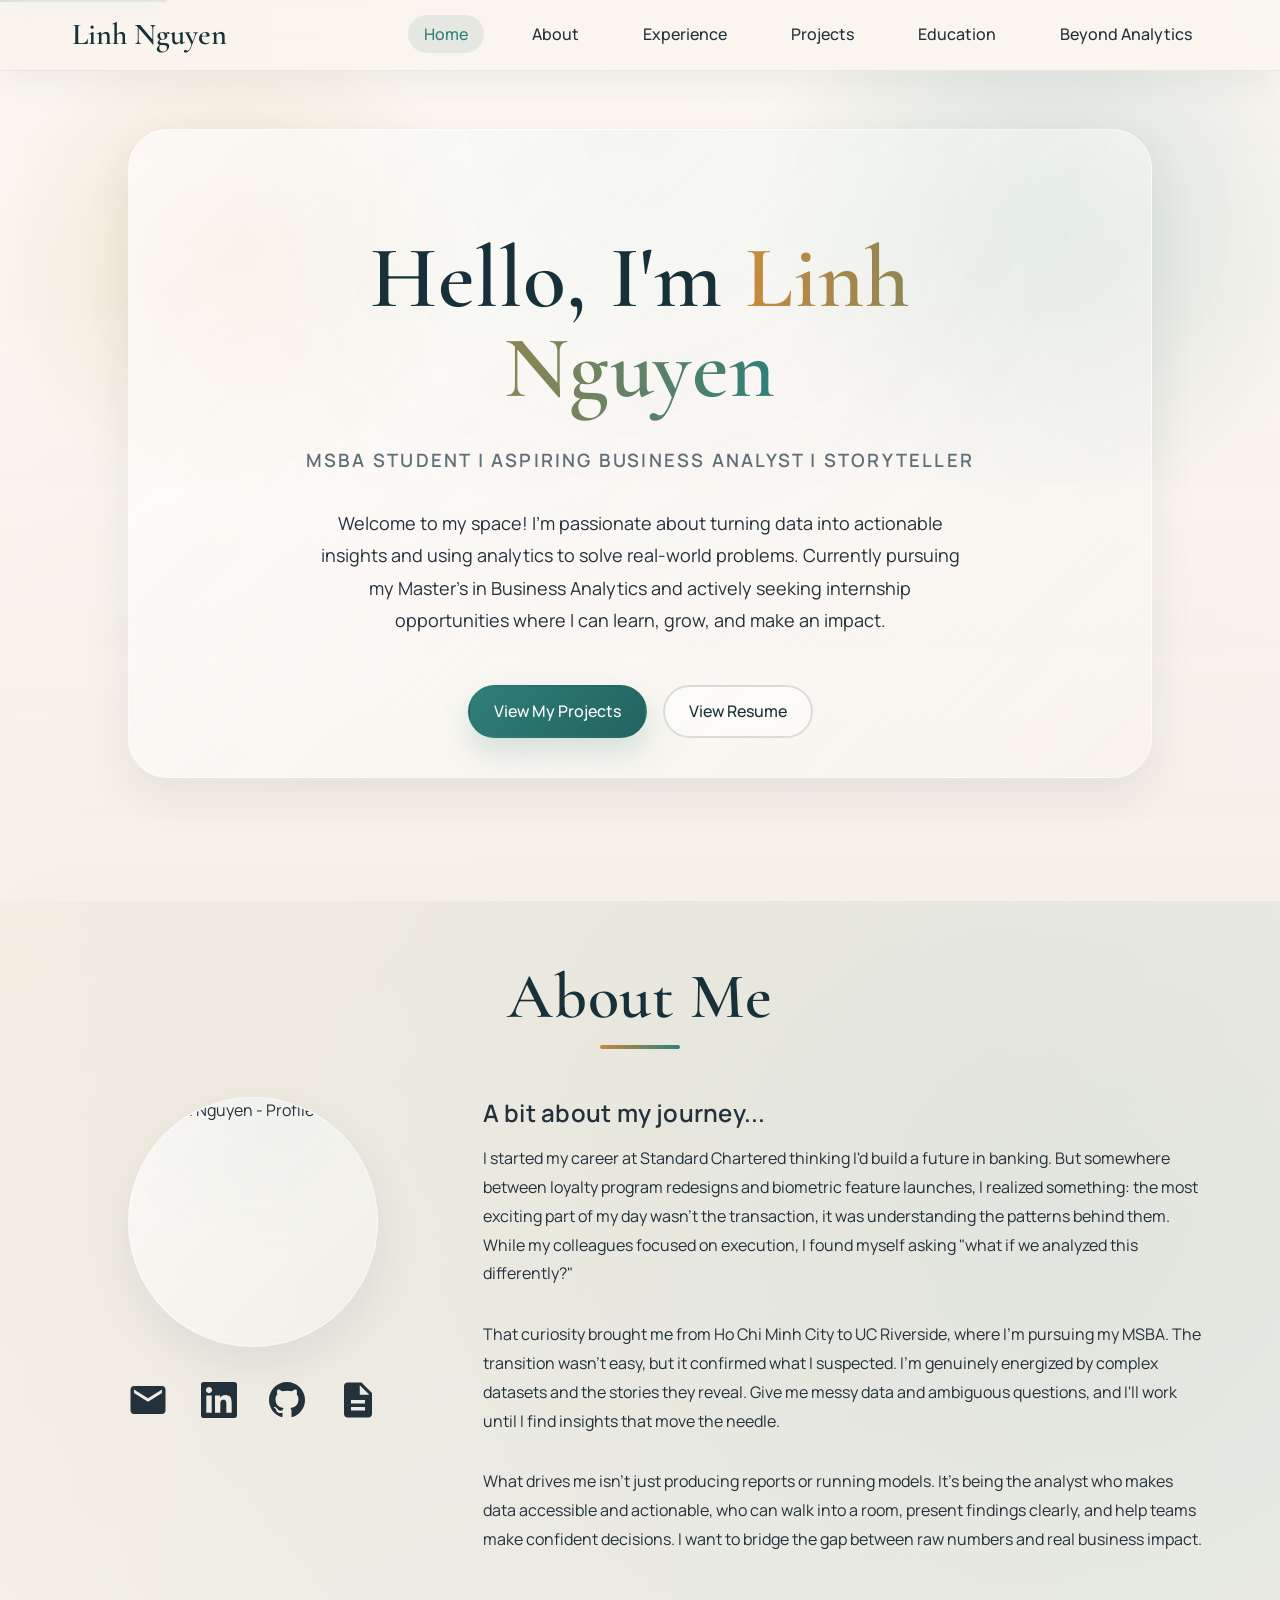
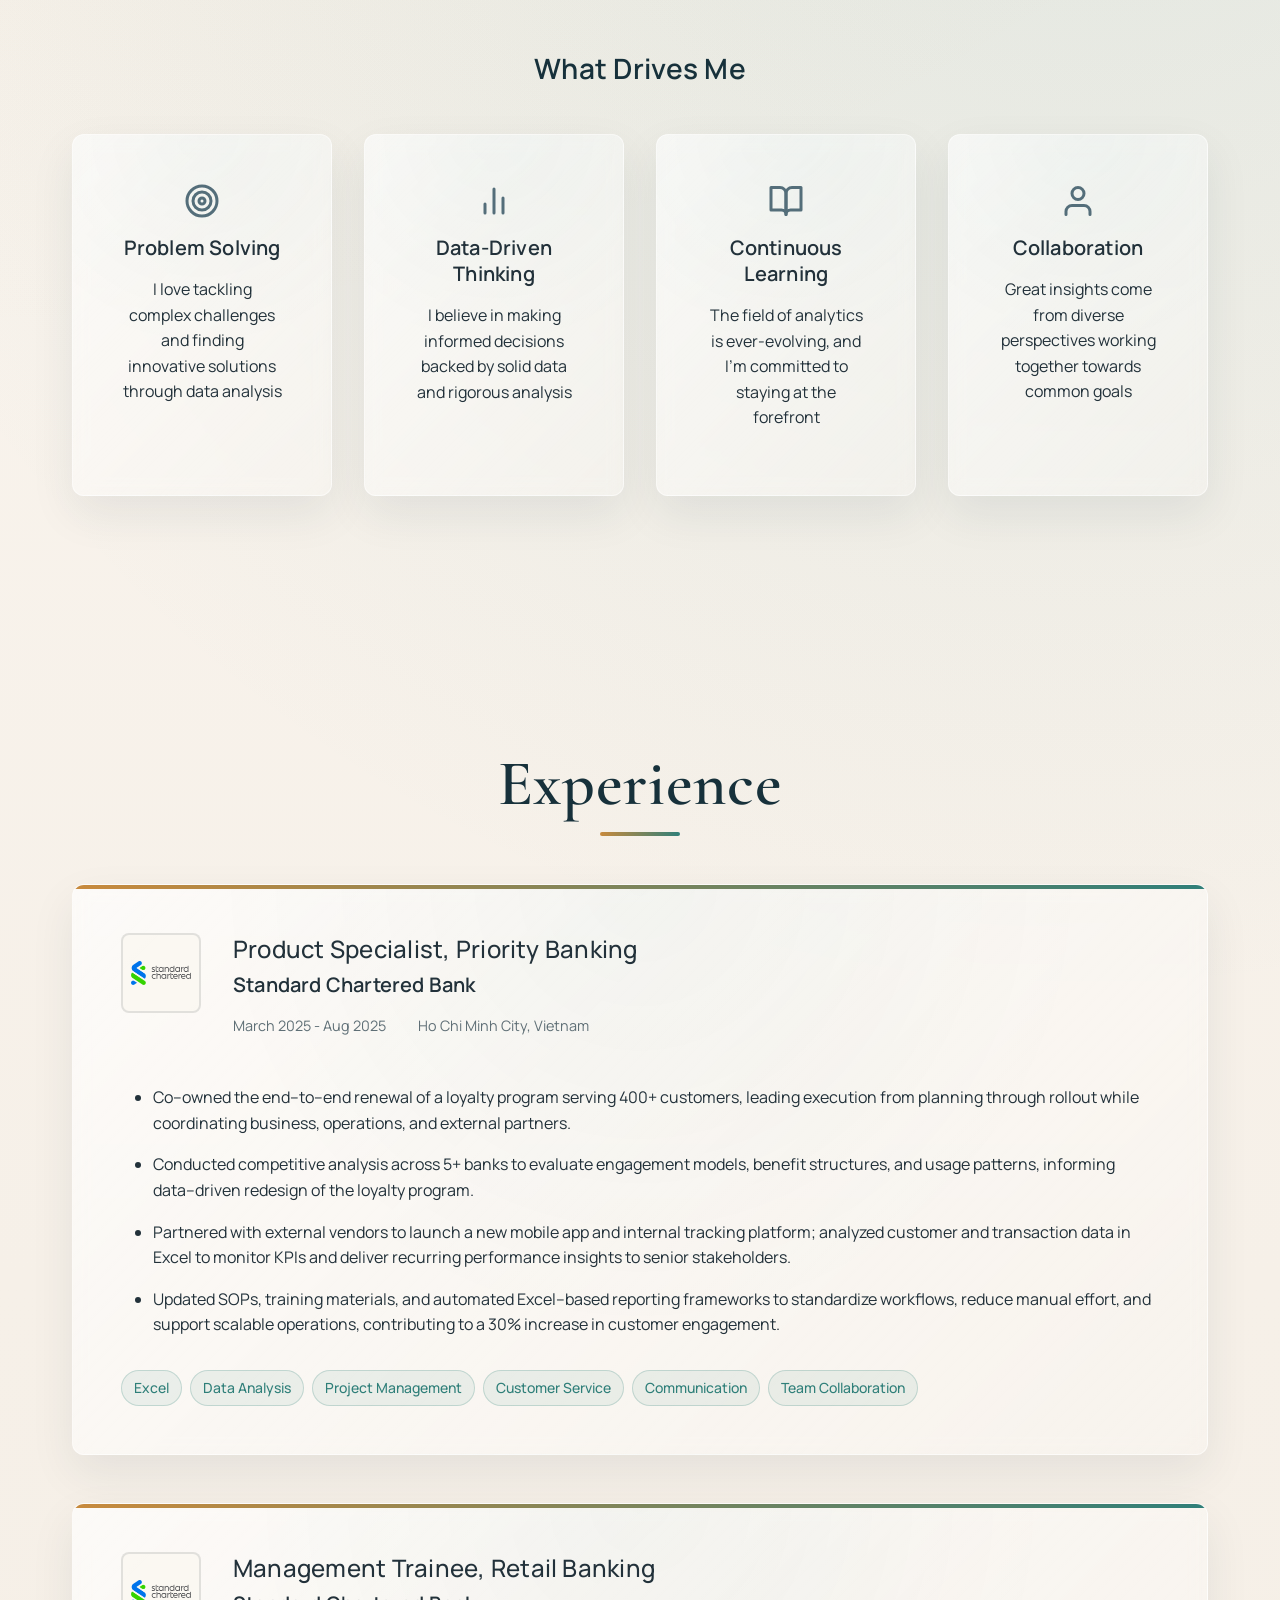
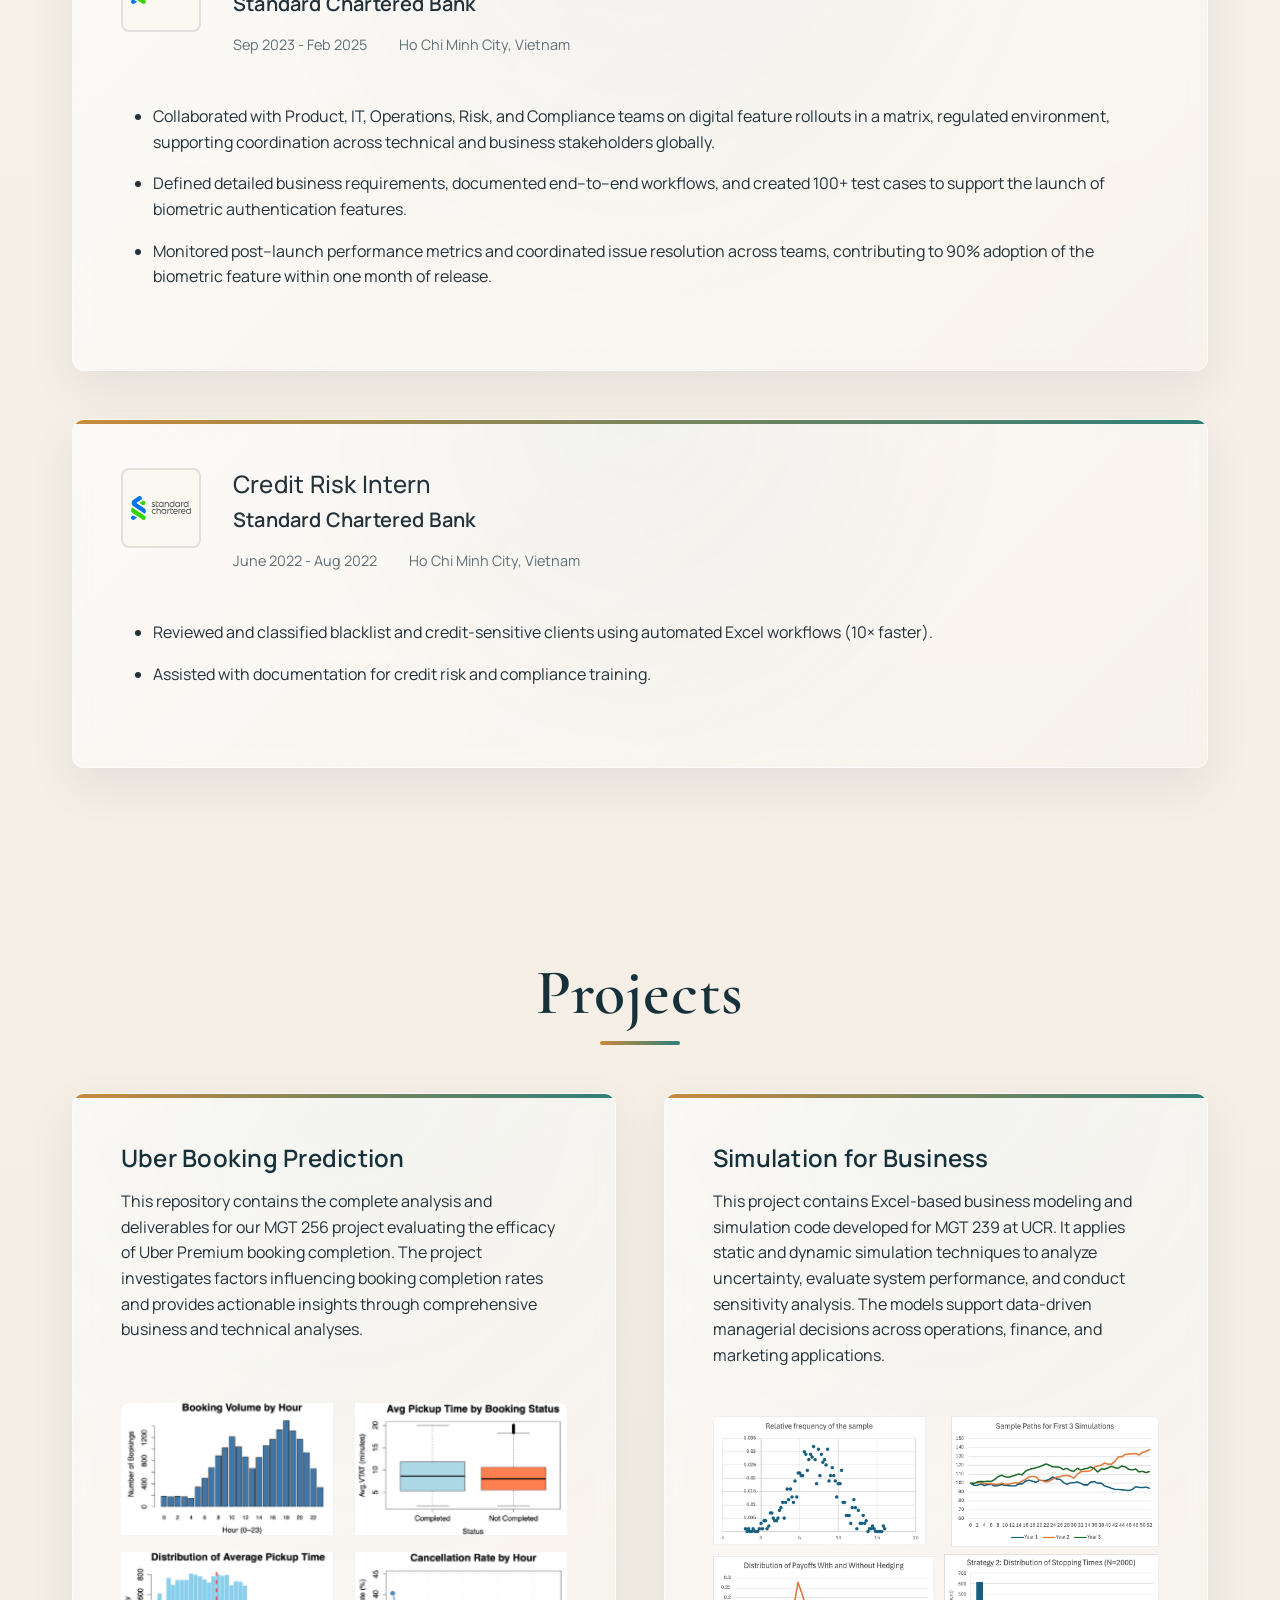
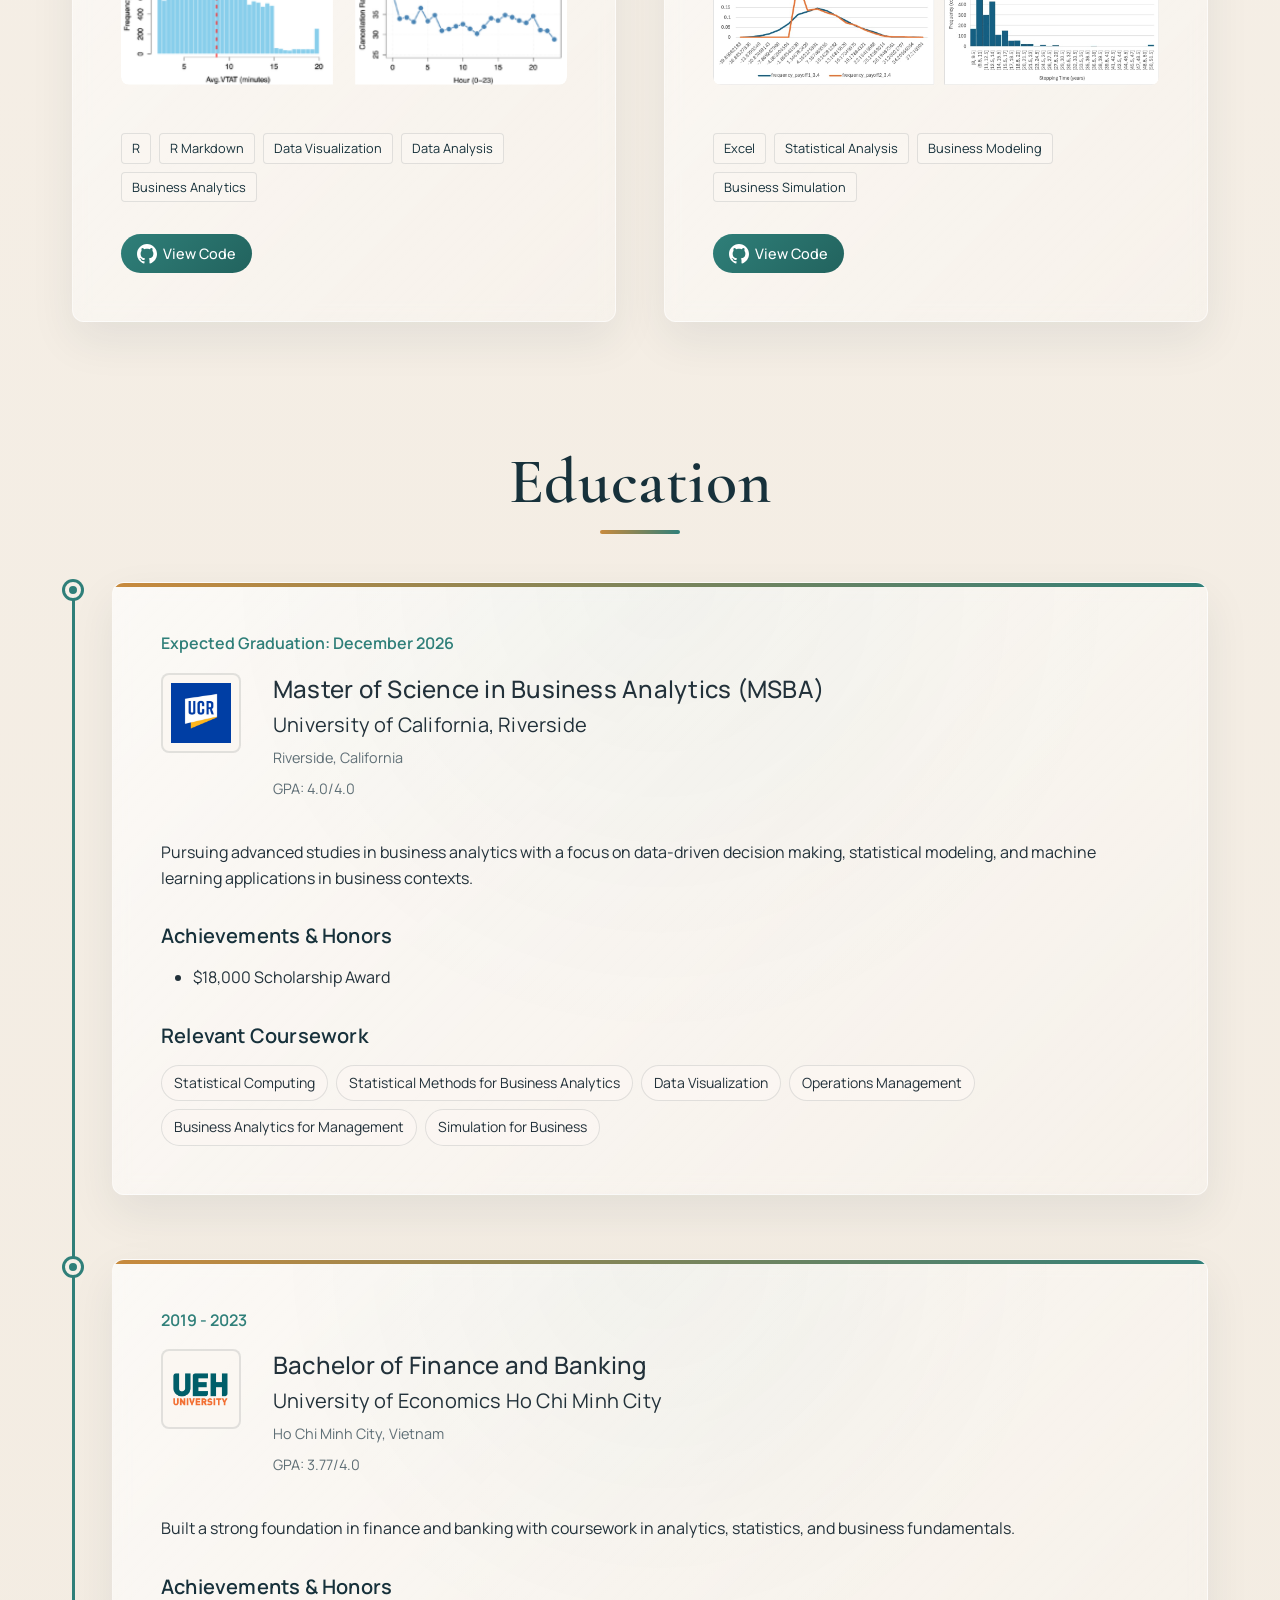
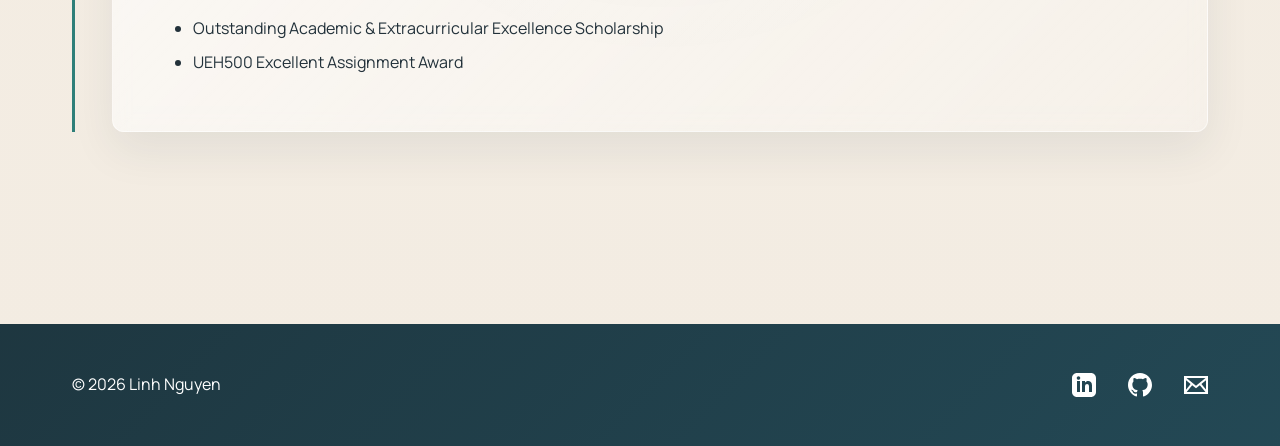
==== commit 6e7c7dc7: "update theme" ====
--- a/index.html
+++ b/index.html
@@ -12,7 +12,7 @@
     <link rel="stylesheet" href="css/responsive.css">
     <link rel="preconnect" href="https://fonts.googleapis.com">
     <link rel="preconnect" href="https://fonts.gstatic.com" crossorigin>
-    <link href="https://fonts.googleapis.com/css2?family=Inter:wght@300;400;500;600;700&display=swap" rel="stylesheet">
+    <link href="https://fonts.googleapis.com/css2?family=Cormorant+Garamond:wght@500;600;700&family=Manrope:wght@400;500;600;700&display=swap" rel="stylesheet">
 </head>
 <body>
     <nav class="navbar" id="navbar">
@@ -26,9 +26,9 @@
             <ul class="nav-menu" id="navMenu">
                 <li><a href="#hero" class="nav-link">Home</a></li>
                 <li><a href="#about" class="nav-link">About</a></li>
+                <li><a href="#experience" class="nav-link">Experience</a></li>
+                <li><a href="#projects" class="nav-link">Projects</a></li>
                 <li><a href="#education" class="nav-link">Education</a></li>
-                <li><a href="#experience" class="nav-link">Experience</a></li>
-                <li><a href="projects.html" class="nav-link">Projects</a></li>
                 <li><a href="beyond.html" class="nav-link">Beyond Analytics</a></li>
             </ul>
         </div>
@@ -46,8 +46,8 @@
                     Analytics and actively seeking internship opportunities where I can learn, grow, and make an impact.
                 </p>
                 <div class="hero-buttons">
-                    <a href="projects.html" class="btn btn-primary">View My Projects</a>
-                    <a href="assets/resume.pdf" class="btn btn-secondary" download>Download Resume</a>
+                    <a href="#projects" class="btn btn-primary">View My Projects</a>
+                    <a href="assets/docs/resume.pdf" class="btn btn-secondary" target="_blank" rel="noopener noreferrer">View Resume</a>
                 </div>
             </div>
         </section>
@@ -63,7 +63,7 @@
                 <div class="about-grid">
                     <div class="about-image">
                         <div class="image-placeholder">
-                            <img src="assets/images/profile.heic" alt="Linh Nguyen - Profile Photo">
+                            <img src="assets/images/profile.HEIC" alt="Linh Nguyen - Profile Photo">
                         </div>
                         
                         <!-- Contact Icons -->
@@ -83,7 +83,7 @@
                                     <path d="M12 0c-6.626 0-12 5.373-12 12 0 5.302 3.438 9.8 8.207 11.387.599.111.793-.261.793-.577v-2.234c-3.338.726-4.033-1.416-4.033-1.416-.546-1.387-1.333-1.756-1.333-1.756-1.089-.745.083-.729.083-.729 1.205.084 1.839 1.237 1.839 1.237 1.07 1.834 2.807 1.304 3.492.997.107-.775.418-1.305.762-1.604-2.665-.305-5.467-1.334-5.467-5.931 0-1.311.469-2.381 1.236-3.221-.124-.303-.535-1.524.117-3.176 0 0 1.008-.322 3.301 1.23.957-.266 1.983-.399 3.003-.404 1.02.005 2.047.138 3.006.404 2.291-1.552 3.297-1.23 3.297-1.23.653 1.653.242 2.874.118 3.176.77.84 1.235 1.911 1.235 3.221 0 4.609-2.807 5.624-5.479 5.921.43.372.823 1.102.823 2.222v3.293c0 .319.192.694.801.576 4.765-1.589 8.199-6.086 8.199-11.386 0-6.627-5.373-12-12-12z"/>
                                 </svg>
                             </a>
-                            <a href="assets/resume.pdf" download class="social-icon icon-large" aria-label="Resume">
+                            <a href="assets/docs/resume.pdf" target="_blank" rel="noopener noreferrer" class="social-icon icon-large" aria-label="Resume">
                                 <svg viewBox="0 0 24 24" fill="currentColor">
                                     <path d="M14 2H6c-1.1 0-1.99.9-1.99 2L4 20c0 1.1.89 2 1.99 2H18c1.1 0 2-.9 2-2V8l-6-6zm2 16H8v-2h8v2zm0-4H8v-2h8v2zm-3-5V3.5L18.5 9H13z"/>
                                 </svg>
@@ -164,6 +164,179 @@
             </div>
         </section>
 
+        <!-- Experience Section -->
+        <section id="experience" class="section experience-section">
+            <div class="container">
+                <div class="section-header">
+                    <h2 class="section-title">Experience</h2>
+                    <div class="title-underline"></div>
+                </div>
+
+                <div class="experience-list">
+                    <div class="experience-card">
+                        <div class="experience-header">
+                            <div class="company-logo">
+                                <img src="assets/images/Standard_Chartered.png" alt="Standard Chartered Bank Logo" class="company-logo-img" />
+                            </div>
+                            <div class="experience-details">
+                                <h3>Product Specialist, Priority Banking</h3>
+                                <h4>Standard Chartered Bank</h4>
+                                <p class="experience-meta">
+                                    <span class="experience-date">March 2025 - Aug 2025</span>
+                                    <span class="experience-location">Ho Chi Minh City, Vietnam</span>
+                                </p>
+                            </div>
+                        </div>
+                        <div class="experience-content">
+                            <ul class="achievements">
+                                <li>Co–owned the end–to–end renewal of a loyalty program serving 400+ customers, leading execution from planning through rollout while coordinating business, operations, and external partners.</li>
+                                <li>Conducted competitive analysis across 5+ banks to evaluate engagement models, benefit structures, and usage patterns, informing data–driven redesign of the loyalty program.</li>
+                                <li>Partnered with external vendors to launch a new mobile app and internal tracking platform; analyzed customer and transaction data in Excel to monitor KPIs and deliver recurring performance insights to senior stakeholders.</li>
+                                <li>Updated SOPs, training materials, and automated Excel–based reporting frameworks to standardize workflows, reduce manual effort, and support scalable operations, contributing to a 30% increase in customer engagement.</li>
+                            </ul>
+                            <div class="skills-used">
+                                <span class="skill-tag">Excel</span>
+                                <span class="skill-tag">Data Analysis</span>
+                                <span class="skill-tag">Project Management</span>
+                                <span class="skill-tag">Customer Service</span>
+                                <span class="skill-tag">Communication</span>
+                                <span class="skill-tag">Team Collaboration</span>
+                            </div>
+                        </div>
+                    </div>
+
+                    <div class="experience-card">
+                        <div class="experience-header">
+                            <div class="company-logo">
+                                <img src="assets/images/Standard_Chartered.png" alt="Standard Chartered Bank Logo" class="company-logo-img" />
+                            </div>
+                            <div class="experience-details">
+                                <h3>Management Trainee, Retail Banking</h3>
+                                <h4>Standard Chartered Bank</h4>
+                                <p class="experience-meta">
+                                    <span class="experience-date">Sep 2023 - Feb 2025</span>
+                                    <span class="experience-location">Ho Chi Minh City, Vietnam</span>
+                                </p>
+                            </div>
+                        </div>
+                        <div class="experience-content">
+                            <ul class="achievements">
+                                <li>Collaborated with Product, IT, Operations, Risk, and Compliance teams on digital feature rollouts in a matrix,
+                                regulated environment, supporting coordination across technical and business stakeholders globally.</li>
+                                <li>Defined detailed business requirements, documented end–to–end workflows, and created 100+ test cases to support
+                                the launch of biometric authentication features.</li>
+                                <li>Monitored post–launch performance metrics and coordinated issue resolution across teams, contributing to 90%
+                                adoption of the biometric feature within one month of release.</li>
+                            </ul>
+                            <!-- <div class="skills-used">
+                                <span class="skill-tag">R</span>
+                                <span class="skill-tag">Excel</span>
+                                <span class="skill-tag">Machine Learning</span>
+                                <span class="skill-tag">Statistical Analysis</span>
+                            </div> -->
+                        </div>
+                    </div>
+
+                    <div class="experience-card">
+                        <div class="experience-header">
+                            <div class="company-logo">
+                                <img src="assets/images/Standard_Chartered.png" alt="Standard Chartered Bank Logo" class="company-logo-img" />
+                            </div>
+                            <div class="experience-details">
+                                <h3>Credit Risk Intern</h3>
+                                <h4>Standard Chartered Bank</h4>
+                                <p class="experience-meta">
+                                    <span class="experience-date">June 2022 - Aug 2022</span>
+                                    <span class="experience-location">Ho Chi Minh City, Vietnam</span>
+                                </p>
+                            </div>
+                        </div>
+                        <div class="experience-content">
+                            <ul class="achievements">
+                                <li>Reviewed and classified blacklist and credit-sensitive clients using automated Excel workflows (10× faster).</li>
+                                <li>Assisted with documentation for credit risk and compliance training.</li>
+                            </ul>
+                            <!-- <div class="skills-used">
+                                <span class="skill-tag">R</span>
+                                <span class="skill-tag">Excel</span>
+                                <span class="skill-tag">Machine Learning</span>
+                                <span class="skill-tag">Statistical Analysis</span>
+                            </div> -->
+                        </div>
+                    </div>
+                </div>
+            </div>
+        </section>
+
+        <!-- Projects Section -->
+        <section id="projects" class="section">
+            <div class="container">
+                <div class="section-header">
+                    <h2 class="section-title">Projects</h2>
+                    <div class="title-underline"></div>
+                </div>
+
+                <section class="projects-grid">
+                    <div class="project-card" data-category="ml analytics">
+                        <div class="project-content">
+                            <h3>Uber Booking Prediction</h3>
+                            <p class="project-description">
+                                This repository contains the complete analysis and deliverables for our MGT 256 project evaluating the efficacy
+                                of Uber Premium booking completion. The project investigates factors influencing booking completion rates
+                                and provides actionable insights through comprehensive business and technical analyses.
+                            </p>
+                            <div class="project-thumbnail">
+                                <img src="assets/images/uber_combined.png" alt="Uber Booking Prediction Thumbnail" class="project-thumbnail-img" />
+                            </div>
+                            <div class="project-tech">
+                                <span class="tech-tag">R</span>
+                                <span class="tech-tag">R Markdown</span>
+                                <span class="tech-tag">Data Visualization</span>
+                                <span class="tech-tag">Data Analysis</span>
+                                <span class="tech-tag">Business Analytics</span>
+                            </div>
+                            <div class="project-links">
+                                <a href="https://github.com/chloenguyen0319/Uber_Booking_Completion_Prediction" target="_blank" class="project-link">
+                                    <svg width="20" height="20" viewBox="0 0 24 24" fill="currentColor">
+                                        <path d="M12 0c-6.626 0-12 5.373-12 12 0 5.302 3.438 9.8 8.207 11.387.599.111.793-.261.793-.577v-2.234c-3.338.726-4.033-1.416-4.033-1.416-.546-1.387-1.333-1.756-1.333-1.756-1.089-.745.083-.729.083-.729 1.205.084 1.839 1.237 1.839 1.237 1.07 1.834 2.807 1.304 3.492.997.107-.775.418-1.305.762-1.604-2.665-.305-5.467-1.334-5.467-5.931 0-1.311.469-2.381 1.236-3.221-.124-.303-.535-1.524.117-3.176 0 0 1.008-.322 3.301 1.23.957-.266 1.983-.399 3.003-.404 1.02.005 2.047.138 3.006.404 2.291-1.552 3.297-1.23 3.297-1.23.653 1.653.242 2.874.118 3.176.77.84 1.235 1.911 1.235 3.221 0 4.609-2.807 5.624-5.479 5.921.43.372.823 1.102.823 2.222v3.293c0 .319.192.694.801.576 4.765-1.589 8.199-6.086 8.199-11.386 0-6.627-5.373-12-12-12z"/>
+                                    </svg>
+                                    View Code
+                                </a>
+                            </div>
+                        </div>
+                    </div>
+
+                    <div class="project-card" data-category="ml analytics">
+                        <div class="project-content">
+                            <h3>Simulation for Business</h3>
+                            <p class="project-description">
+                                This project contains Excel-based business modeling and simulation code developed for MGT 239 at UCR. It applies static and dynamic simulation
+                                techniques to analyze uncertainty, evaluate system performance, and conduct sensitivity analysis.
+                                The models support data-driven managerial decisions across operations, finance, and marketing applications.
+                            </p>
+                            <div class="project-thumbnail">
+                                <img src="assets/images/simulation_combined.png" alt="Simulation for Business Thumbnail" class="project-thumbnail-img" />
+                            </div>
+                            <div class="project-tech">
+                                <span class="tech-tag">Excel</span>
+                                <span class="tech-tag">Statistical Analysis</span>
+                                <span class="tech-tag">Business Modeling</span>
+                                <span class="tech-tag">Business Simulation</span>
+                            </div>
+                            <div class="project-links">
+                                <a href="https://github.com/chloenguyen0319/Simulation_for_Business" target="_blank" class="project-link">
+                                    <svg width="20" height="20" viewBox="0 0 24 24" fill="currentColor">
+                                        <path d="M12 0c-6.626 0-12 5.373-12 12 0 5.302 3.438 9.8 8.207 11.387.599.111.793-.261.793-.577v-2.234c-3.338.726-4.033-1.416-4.033-1.416-.546-1.387-1.333-1.756-1.333-1.756-1.089-.745.083-.729.083-.729 1.205.084 1.839 1.237 1.839 1.237 1.07 1.834 2.807 1.304 3.492.997.107-.775.418-1.305.762-1.604-2.665-.305-5.467-1.334-5.467-5.931 0-1.311.469-2.381 1.236-3.221-.124-.303-.535-1.524.117-3.176 0 0 1.008-.322 3.301 1.23.957-.266 1.983-.399 3.003-.404 1.02.005 2.047.138 3.006.404 2.291-1.552 3.297-1.23 3.297-1.23.653 1.653.242 2.874.118 3.176.77.84 1.235 1.911 1.235 3.221 0 4.609-2.807 5.624-5.479 5.921.43.372.823 1.102.823 2.222v3.293c0 .319.192.694.801.576 4.765-1.589 8.199-6.086 8.199-11.386 0-6.627-5.373-12-12-12z"/>
+                                    </svg>
+                                    View Code
+                                </a>
+                            </div>
+                        </div>
+                    </div>
+                </section>
+            </div>
+        </section>
+
         <!-- Education Section -->
         <section id="education" class="section education-section">
             <div class="container">
@@ -189,7 +362,7 @@
                                 </div>
                             </div>
                             <p class="timeline-description">
-                                Pursuing advanced studies in business analytics with a focus on data-driven decision making, 
+                                Pursuing advanced studies in business analytics with a focus on data-driven decision making,
                                 statistical modeling, and machine learning applications in business contexts.
                             </p>
 
@@ -199,7 +372,7 @@
                                     <li>$18,000 Scholarship Award</li>
                                 </ul>
                             </div>
-                            
+
                             <div class="coursework-section">
                                 <h4>Relevant Coursework</h4>
                                 <div class="courses-grid">
@@ -230,10 +403,10 @@
                                 </div>
                             </div>
                             <p class="timeline-description">
-                                Built a strong foundation in finance and banking with coursework in analytics, 
+                                Built a strong foundation in finance and banking with coursework in analytics,
                                 statistics, and business fundamentals.
                             </p>
-                            
+
                             <div class="achievements">
                                 <h4>Achievements & Honors</h4>
                                 <ul>
@@ -241,110 +414,6 @@
                                     <li>UEH500 Excellent Assignment Award</li>
                                 </ul>
                             </div>
-                        </div>
-                    </div>
-                </div>
-            </div>
-        </section>
-
-        <!-- Experience Section -->
-        <section id="experience" class="section experience-section">
-            <div class="container">
-                <div class="section-header">
-                    <h2 class="section-title">Experience</h2>
-                    <div class="title-underline"></div>
-                </div>
-
-                <div class="experience-list">
-                    <div class="experience-card">
-                        <div class="experience-header">
-                            <div class="company-logo">
-                                <img src="assets/images/Standard_Chartered.png" alt="Standard Chartered Bank Logo" class="company-logo-img" />
-                            </div>
-                            <div class="experience-details">
-                                <h3>Product Specialist, Priority Banking</h3>
-                                <h4>Standard Chartered Bank</h4>
-                                <p class="experience-meta">
-                                    <span class="experience-date">March 2025 - Aug 2025</span>
-                                    <span class="experience-location">Ho Chi Minh City, Vietnam</span>
-                                </p>
-                            </div>
-                        </div>
-                        <div class="experience-content">
-                            <ul class="achievements">
-                                <li>Co–owned the end–to–end renewal of a loyalty program serving 400+ customers, leading execution from planning through rollout while coordinating business, operations, and external partners.</li>
-                                <li>Conducted competitive analysis across 5+ banks to evaluate engagement models, benefit structures, and usage patterns, informing data–driven redesign of the loyalty program.</li>
-                                <li>Partnered with external vendors to launch a new mobile app and internal tracking platform; analyzed customer and transaction data in Excel to monitor KPIs and deliver recurring performance insights to senior stakeholders.</li>
-                                <li>Updated SOPs, training materials, and automated Excel–based reporting frameworks to standardize workflows, reduce manual effort, and support scalable operations, contributing to a 30% increase in customer engagement.</li>
-                            </ul>
-                            <div class="skills-used">
-                                <span class="skill-tag">Excel</span>
-                                <span class="skill-tag">Data Analysis</span>
-                                <span class="skill-tag">Project Management</span>
-                                <span class="skill-tag">Customer Service</span>
-                                <span class="skill-tag">Communication</span>
-                                <span class="skill-tag">Team Collaboration</span>
-                            </div>
-                        </div>
-                    </div>
-
-                    <div class="experience-card">
-                        <div class="experience-header">
-                            <div class="company-logo">
-                                <img src="assets/images/Standard_Chartered.png" alt="Standard Chartered Bank Logo" class="company-logo-img" />
-                            </div>
-                            <div class="experience-details">
-                                <h3>Management Trainee, Retail Banking</h3>
-                                <h4>Standard Chartered Bank</h4>
-                                <p class="experience-meta">
-                                    <span class="experience-date">Sep 2023 - Feb 2025</span>
-                                    <span class="experience-location">Ho Chi Minh City, Vietnam</span>
-                                </p>
-                            </div>
-                        </div>
-                        <div class="experience-content">
-                            <ul class="achievements">
-                                <li>Collaborated with Product, IT, Operations, Risk, and Compliance teams on digital feature rollouts in a matrix,
-                                regulated environment, supporting coordination across technical and business stakeholders globally.</li>
-                                <li>Defined detailed business requirements, documented end–to–end workflows, and created 100+ test cases to support
-                                the launch of biometric authentication features.</li>
-                                <li>Monitored post–launch performance metrics and coordinated issue resolution across teams, contributing to 90%
-                                adoption of the biometric feature within one month of release.</li>
-                            </ul>
-                            <!-- <div class="skills-used">
-                                <span class="skill-tag">R</span>
-                                <span class="skill-tag">Excel</span>
-                                <span class="skill-tag">Machine Learning</span>
-                                <span class="skill-tag">Statistical Analysis</span>
-                            </div> -->
-                        </div>
-                    </div>
-
-                    <div class="experience-card">
-                        <div class="experience-header">
-                            <div class="company-logo">
-                                <img src="assets/images/Standard_Chartered.png" alt="Standard Chartered Bank Logo" class="company-logo-img" />
-                            </div>
-                            <div class="experience-details">
-                                <h3>Credit Risk Intern</h3>
-                                <h4>Standard Chartered Bank</h4>
-                                <p class="experience-meta">
-                                    <span class="experience-date">June 2022 - Aug 2022</span>
-                                    <span class="experience-location">Ho Chi Minh City, Vietnam</span>
-                                </p>
-                            </div>
-                        </div>
-                        <div class="experience-content">
-                            <ul class="achievements">
-                                <li>Reviewed and classified blacklist and credit-sensitive clients using automated Excel workflows (10× faster).</li>
-                                <li>Assisted with documentation for credit risk and compliance training.</li>
-                            </ul>
-                            <!-- <div class="skills-used">
-                                <span class="skill-tag">R</span>
-                                <span class="skill-tag">Excel</span>
-                                <span class="skill-tag">Machine Learning</span>
-                                <span class="skill-tag">Statistical Analysis</span>
-                            </div> -->
                         </div>
                     </div>
                 </div>
--- a/css/main.css
+++ b/css/main.css
@@ -4,18 +4,24 @@
 
 :root {
     /* Color Palette */
-    --primary-color: #2c3e50;
-    --accent-color: #3498db;
-    --text-color: #333333;
-    --text-light: #666666;
-    --bg-color: #ffffff;
-    --bg-light: #f8f9fa;
-    --border-color: #e0e0e0;
-    --shadow: 0 2px 10px rgba(0, 0, 0, 0.1);
-    --shadow-hover: 0 4px 20px rgba(0, 0, 0, 0.15);
+    --primary-color: #17313b;
+    --accent-color: #2f7f79;
+    --accent-soft: #d8ece7;
+    --accent-warm: #c88a3d;
+    --text-color: #22313a;
+    --text-light: #5f6f76;
+    --bg-color: #f6f0e8;
+    --bg-light: #fbf7f2;
+    --bg-tint: #efe4d6;
+    --surface-color: rgba(251, 247, 242, 0.82);
+    --surface-border: rgba(255, 255, 255, 0.52);
+    --border-color: rgba(34, 49, 58, 0.12);
+    --shadow: 0 18px 45px rgba(23, 49, 59, 0.08);
+    --shadow-hover: 0 24px 60px rgba(23, 49, 59, 0.14);
     
     /* Typography */
-    --font-primary: 'Inter', -apple-system, BlinkMacSystemFont, 'Segoe UI', Roboto, Helvetica, Arial, sans-serif;
+    --font-primary: 'Manrope', -apple-system, BlinkMacSystemFont, 'Segoe UI', Helvetica, Arial, sans-serif;
+    --font-display: 'Cormorant Garamond', Georgia, serif;
     --font-size-base: 16px;
     --line-height-base: 1.6;
     
@@ -51,15 +57,37 @@
 body {
     font-family: var(--font-primary);
     color: var(--text-color);
-    background-color: var(--bg-color);
+    background:
+        radial-gradient(circle at top left, rgba(200, 138, 61, 0.12), transparent 28%),
+        radial-gradient(circle at 85% 18%, rgba(47, 127, 121, 0.12), transparent 24%),
+        linear-gradient(180deg, #fcf8f3 0%, var(--bg-color) 42%, #f3ece2 100%);
     line-height: var(--line-height-base);
     overflow-x: hidden;
+    position: relative;
+}
+
+body::before {
+    content: '';
+    position: fixed;
+    inset: 0;
+    pointer-events: none;
+    opacity: 0.45;
+    background-image:
+        linear-gradient(rgba(23, 49, 59, 0.025) 1px, transparent 1px),
+        linear-gradient(90deg, rgba(23, 49, 59, 0.02) 1px, transparent 1px);
+    background-size: 120px 120px;
+    mask-image: radial-gradient(circle at center, black 45%, transparent 90%);
 }
 
 h1, h2, h3, h4, h5, h6 {
     font-weight: 600;
     line-height: 1.3;
     margin-bottom: var(--spacing-sm);
+    letter-spacing: 0.01em;
+}
+
+h1, h2, .nav-logo, .section-title, .page-header h1 {
+    font-family: var(--font-display);
 }
 
 h1 { font-size: 2.5rem; }
@@ -111,8 +139,11 @@
    =================================== */
 
 .navbar {
-    background: var(--bg-color);
-    box-shadow: var(--shadow);
+    background: rgba(251, 247, 242, 0.74);
+    backdrop-filter: blur(14px);
+    -webkit-backdrop-filter: blur(14px);
+    border-bottom: 1px solid rgba(23, 49, 59, 0.08);
+    box-shadow: 0 12px 35px rgba(23, 49, 59, 0.06);
     position: sticky;
     top: 0;
     z-index: 1000;
@@ -130,8 +161,8 @@
 }
 
 .nav-logo {
-    font-size: 1.5rem;
-    font-weight: 700;
+    font-size: 1.9rem;
+    font-weight: 600;
     color: var(--primary-color);
     transition: color var(--transition-speed);
 }
@@ -150,19 +181,19 @@
     color: var(--text-color);
     font-weight: 500;
     padding: var(--spacing-xs) var(--spacing-sm);
-    border-radius: 4px;
+    border-radius: 999px;
     transition: all var(--transition-speed);
     position: relative;
 }
 
 .nav-link:hover {
     color: var(--accent-color);
-    background: var(--bg-light);
+    background: rgba(47, 127, 121, 0.09);
 }
 
 .nav-link.active {
     color: var(--accent-color);
-    background: var(--bg-light);
+    background: rgba(47, 127, 121, 0.11);
 }
 
 .nav-toggle {
@@ -194,17 +225,42 @@
     justify-content: center;
     text-align: center;
     padding: var(--spacing-xl) var(--spacing-md);
-    background: linear-gradient(135deg, var(--bg-light) 0%, var(--bg-color) 100%);
+    position: relative;
+    overflow: hidden;
+    background:
+        radial-gradient(circle at 18% 22%, rgba(200, 138, 61, 0.18), transparent 20%),
+        radial-gradient(circle at 82% 18%, rgba(47, 127, 121, 0.18), transparent 24%),
+        linear-gradient(180deg, rgba(251, 247, 242, 0.92) 0%, rgba(246, 240, 232, 0.9) 100%);
+}
+
+.hero::before {
+    content: '';
+    position: absolute;
+    top: 7%;
+    right: 10%;
+    left: 10%;
+    bottom: 9%;
+    height: 78%;
+    border-radius: 40px;
+    background:
+        linear-gradient(135deg, rgba(255, 255, 255, 0.65), rgba(255, 255, 255, 0.18)),
+        radial-gradient(circle at top, rgba(47, 127, 121, 0.08), transparent 55%);
+    border: 1px solid rgba(255, 255, 255, 0.55);
+    box-shadow: var(--shadow);
+    z-index: 0;
 }
 
 .hero-content {
     max-width: 800px;
+    position: relative;
+    z-index: 1;
 }
 
 .hero-title {
-    font-size: 3rem;
+    font-size: clamp(3.5rem, 7vw, 5.5rem);
     margin-bottom: var(--spacing-md);
     color: var(--primary-color);
+    line-height: 1.02;
 }
 
 .hero-title .highlight {
@@ -215,10 +271,10 @@
 .hero-title .animated-gradient {
     background: linear-gradient(
         90deg,
+        var(--accent-warm),
         var(--accent-color),
         var(--primary-color),
-        #9b59b6,
-        var(--accent-color)
+        var(--accent-warm)
     );
     background-size: 300% 100%;
     -webkit-background-clip: text;
@@ -237,10 +293,12 @@
 }
 
 .hero-subtitle {
-    font-size: 1.5rem;
+    font-size: 1.15rem;
     color: var(--text-light);
     margin-bottom: var(--spacing-md);
-    font-weight: 500;
+    font-weight: 600;
+    letter-spacing: 0.12em;
+    text-transform: uppercase;
 }
 
 .hero-description {
@@ -248,6 +306,9 @@
     color: var(--text-color);
     margin-bottom: var(--spacing-lg);
     line-height: 1.8;
+    max-width: 640px;
+    margin-left: auto;
+    margin-right: auto;
 }
 
 .hero-buttons {
@@ -268,7 +329,7 @@
     padding: 12px 24px;
     font-size: 1rem;
     font-weight: 500;
-    border-radius: 6px;
+    border-radius: 999px;
     border: 2px solid transparent;
     cursor: pointer;
     transition: all var(--transition-speed);
@@ -276,23 +337,24 @@
 }
 
 .btn-primary {
-    background: var(--accent-color);
+    background: linear-gradient(135deg, var(--accent-color), #22635e);
     color: white;
-    border-color: var(--accent-color);
+    border-color: transparent;
+    box-shadow: 0 14px 30px rgba(47, 127, 121, 0.18);
 }
 
 .btn-primary:hover {
-    background: var(--primary-color);
-    border-color: var(--primary-color);
+    background: linear-gradient(135deg, var(--primary-color), #244854);
+    border-color: transparent;
     color: white;
     transform: translateY(-2px);
     box-shadow: var(--shadow-hover);
 }
 
 .btn-secondary {
-    background: transparent;
-    color: var(--primary-color);
-    border-color: var(--primary-color);
+    background: rgba(255, 255, 255, 0.5);
+    color: var(--primary-color);
+    border-color: rgba(23, 49, 59, 0.15);
 }
 
 .btn-secondary:hover {
@@ -424,6 +486,22 @@
     object-fit: cover;
 }
 
+.about-image .image-placeholder,
+.timeline-content,
+.experience-card,
+.project-card,
+.value-card,
+.beyond-card,
+.why-matters {
+    background:
+        linear-gradient(135deg, rgba(255, 255, 255, 0.66), rgba(255, 255, 255, 0.24)),
+        radial-gradient(circle at top, rgba(47, 127, 121, 0.08), transparent 55%);
+    backdrop-filter: blur(8px);
+    -webkit-backdrop-filter: blur(8px);
+    border: 1px solid var(--surface-border);
+    box-shadow: var(--shadow);
+}
+
 .image-note {
     margin-top: var(--spacing-sm);
     margin-bottom: 0;
@@ -461,7 +539,6 @@
 }
 
 .value-card {
-    background: var(--bg-light);
     padding: var(--spacing-lg);
     border-radius: 12px;
     text-align: center;
@@ -520,7 +597,6 @@
 }
 
 .beyond-card {
-    background: var(--bg-light);
     padding: var(--spacing-lg);
     border-radius: 12px;
     transition: all var(--transition-speed);
@@ -572,7 +648,6 @@
     max-width: 700px;
     margin: var(--spacing-xl) auto;
     padding: var(--spacing-lg);
-    background: var(--bg-light);
     border-radius: 12px;
 }
 
@@ -625,10 +700,21 @@
 }
 
 .timeline-content {
-    background: var(--bg-light);
     padding: var(--spacing-lg);
     border-radius: 12px;
-    box-shadow: var(--shadow);
+    position: relative;
+    overflow: hidden;
+}
+
+.timeline-content::after,
+.experience-card::after,
+.project-card::after {
+    content: '';
+    position: absolute;
+    inset: 0 auto auto 0;
+    width: 100%;
+    height: 4px;
+    background: linear-gradient(90deg, var(--accent-warm), var(--accent-color));
 }
 
 .timeline-date {
@@ -681,7 +767,7 @@
     object-fit: contain;
     border-radius: 8px;
     border: 2px solid var(--border-color);
-    background: white;
+    background: rgba(251, 247, 242, 0.86);
     padding: 8px;
 }
 
@@ -717,7 +803,7 @@
 }
 
 .course-badge {
-    background: white;
+    background: rgba(251, 247, 242, 0.78);
     color: var(--text-color);
     padding: 6px 12px;
     border-radius: 20px;
@@ -869,12 +955,12 @@
 }
 
 .experience-card {
-    background: var(--bg-light);
     border-radius: 12px;
     padding: var(--spacing-lg);
     margin-bottom: var(--spacing-lg);
-    box-shadow: var(--shadow);
     transition: all var(--transition-speed);
+    position: relative;
+    overflow: hidden;
 }
 
 .experience-card:hover {
@@ -898,14 +984,14 @@
     object-fit: contain;
     border-radius: 8px;
     border: 2px solid var(--border-color);
-    background: white;
+    background: rgba(251, 247, 242, 0.86);
     padding: 8px;
 }
 
 .logo-placeholder {
     width: 80px;
     height: 80px;
-    background: white;
+    background: rgba(251, 247, 242, 0.86);
     border-radius: 8px;
     display: flex;
     align-items: center;
@@ -952,12 +1038,12 @@
 }
 
 .skill-tag {
-    background: white;
+    background: rgba(47, 127, 121, 0.08);
     color: var(--accent-color);
     padding: 6px 12px;
     border-radius: 20px;
     font-size: 0.875rem;
-    border: 1px solid var(--accent-color);
+    border: 1px solid rgba(47, 127, 121, 0.22);
     font-weight: 500;
 }
 
@@ -1052,13 +1138,12 @@
 }
 
 .project-card {
-    background: var(--bg-light);
     border-radius: 12px;
     overflow: hidden;
-    box-shadow: var(--shadow);
     transition: all var(--transition-speed);
     display: flex;
     flex-direction: column;
+    position: relative;
 }
 
 .project-card:hover {
@@ -1133,7 +1218,7 @@
 }
 
 .tech-tag {
-    background: white;
+    background: rgba(251, 247, 242, 0.8);
     color: var(--primary-color);
     padding: 4px 10px;
     border-radius: 4px;
@@ -1180,9 +1265,9 @@
     align-items: center;
     gap: 6px;
     padding: 8px 16px;
-    background: var(--accent-color);
+    background: linear-gradient(135deg, var(--accent-color), #22635e);
     color: white;
-    border-radius: 6px;
+    border-radius: 999px;
     font-size: 0.9rem;
     font-weight: 500;
     transition: all var(--transition-speed);
@@ -1301,7 +1386,7 @@
     display: flex;
     align-items: center;
     justify-content: center;
-    background: var(--bg-light);
+    background: rgba(255, 255, 255, 0.68);
     border-radius: 50%;
     color: var(--primary-color);
     transition: all var(--transition-speed);
@@ -1413,7 +1498,8 @@
    =================================== */
 
 .footer {
-    background: var(--primary-color);
+    background:
+        linear-gradient(135deg, rgba(23, 49, 59, 0.97), rgba(31, 69, 82, 0.98));
     color: white;
     padding: var(--spacing-lg) 0;
     margin-top: var(--spacing-xl);
@@ -1474,10 +1560,13 @@
 .section {
     padding: var(--spacing-xl) 0;
     scroll-margin-top: 70px;
-}
-
-.section:nth-child(even) {
-    background: var(--bg-light);
+    position: relative;
+}
+
+.section > .container,
+.page-content > .container {
+    position: relative;
+    z-index: 1;
 }
 
 .section-header {
@@ -1486,15 +1575,16 @@
 }
 
 .section-title {
-    font-size: 2.5rem;
+    font-size: clamp(2.8rem, 5vw, 4rem);
     color: var(--primary-color);
     margin-bottom: var(--spacing-sm);
+    line-height: 1;
 }
 
 .title-underline {
     width: 80px;
     height: 4px;
-    background: var(--accent-color);
+    background: linear-gradient(90deg, var(--accent-warm), var(--accent-color));
     margin: 0 auto var(--spacing-md);
     border-radius: 2px;
 }
@@ -1543,4 +1633,3 @@
 .mb-1 { margin-bottom: var(--spacing-sm); }
 .mb-2 { margin-bottom: var(--spacing-md); }
 .mb-3 { margin-bottom: var(--spacing-lg); }
-
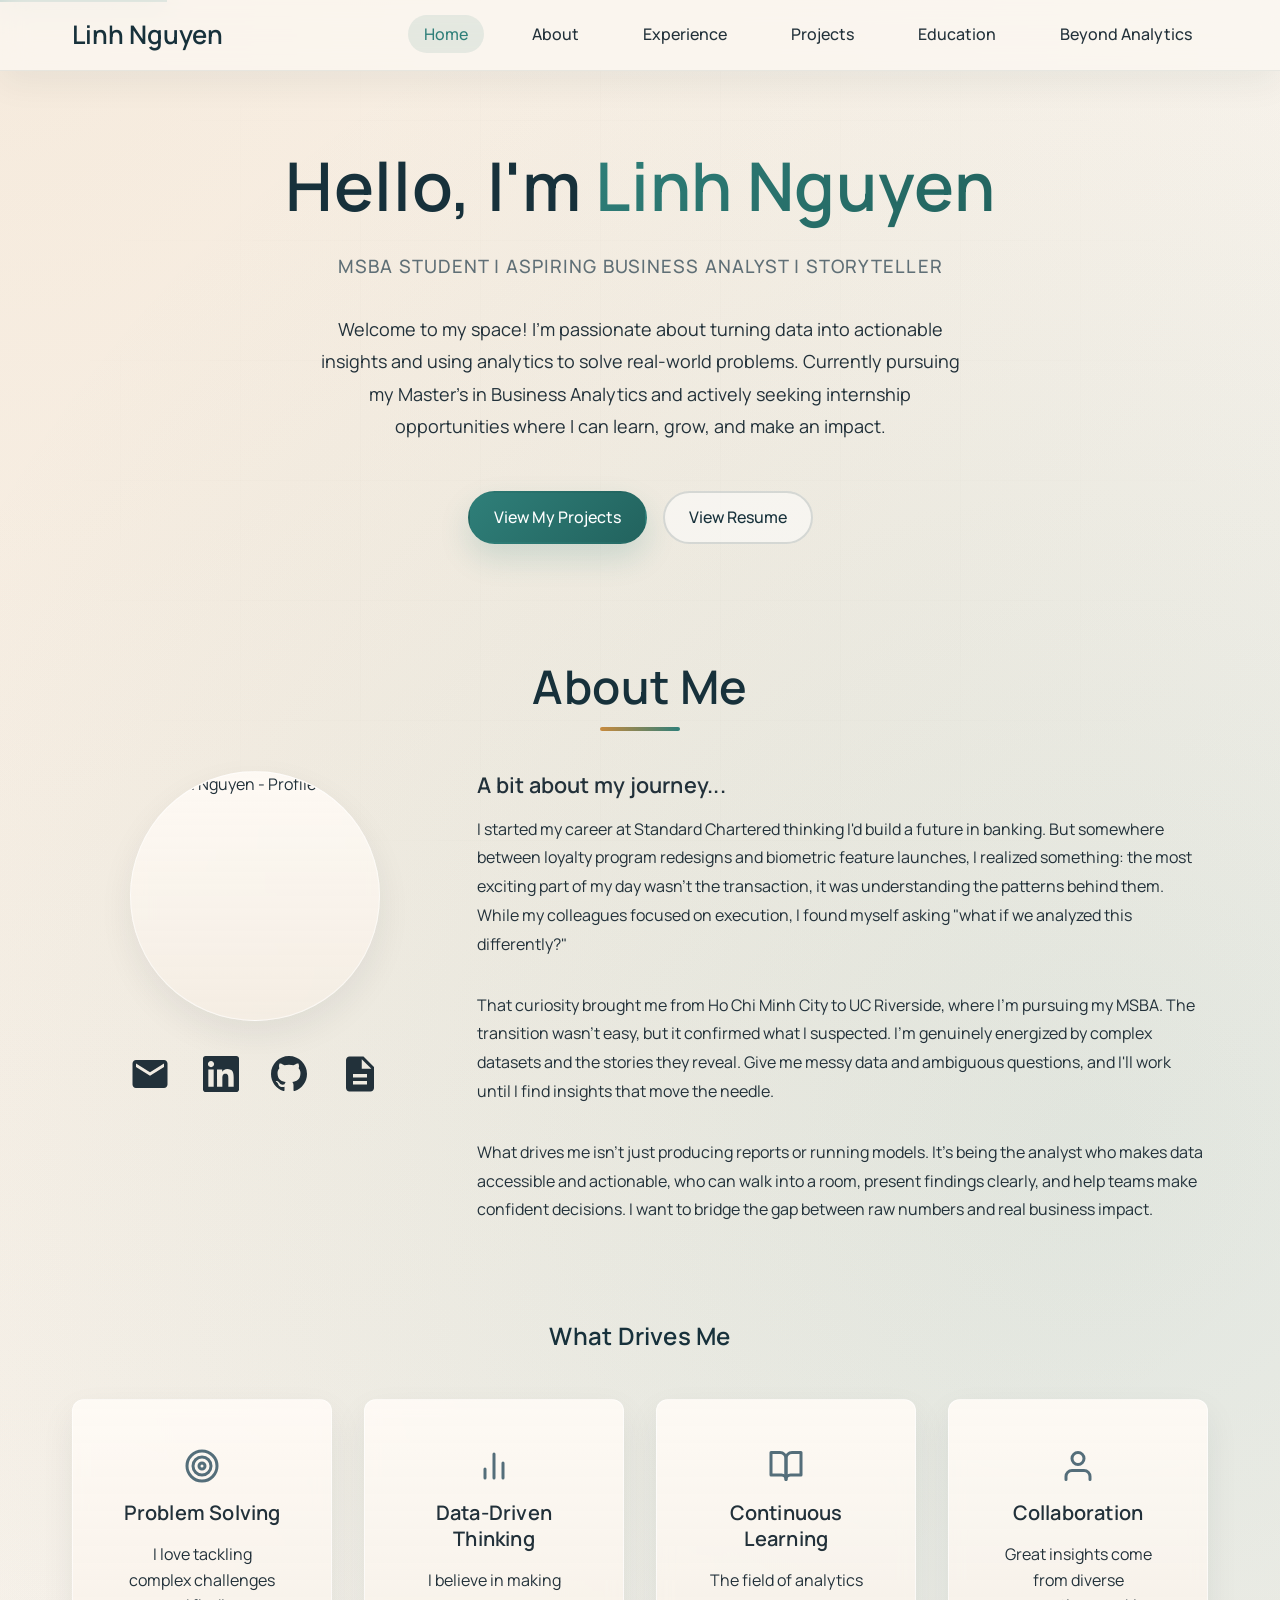
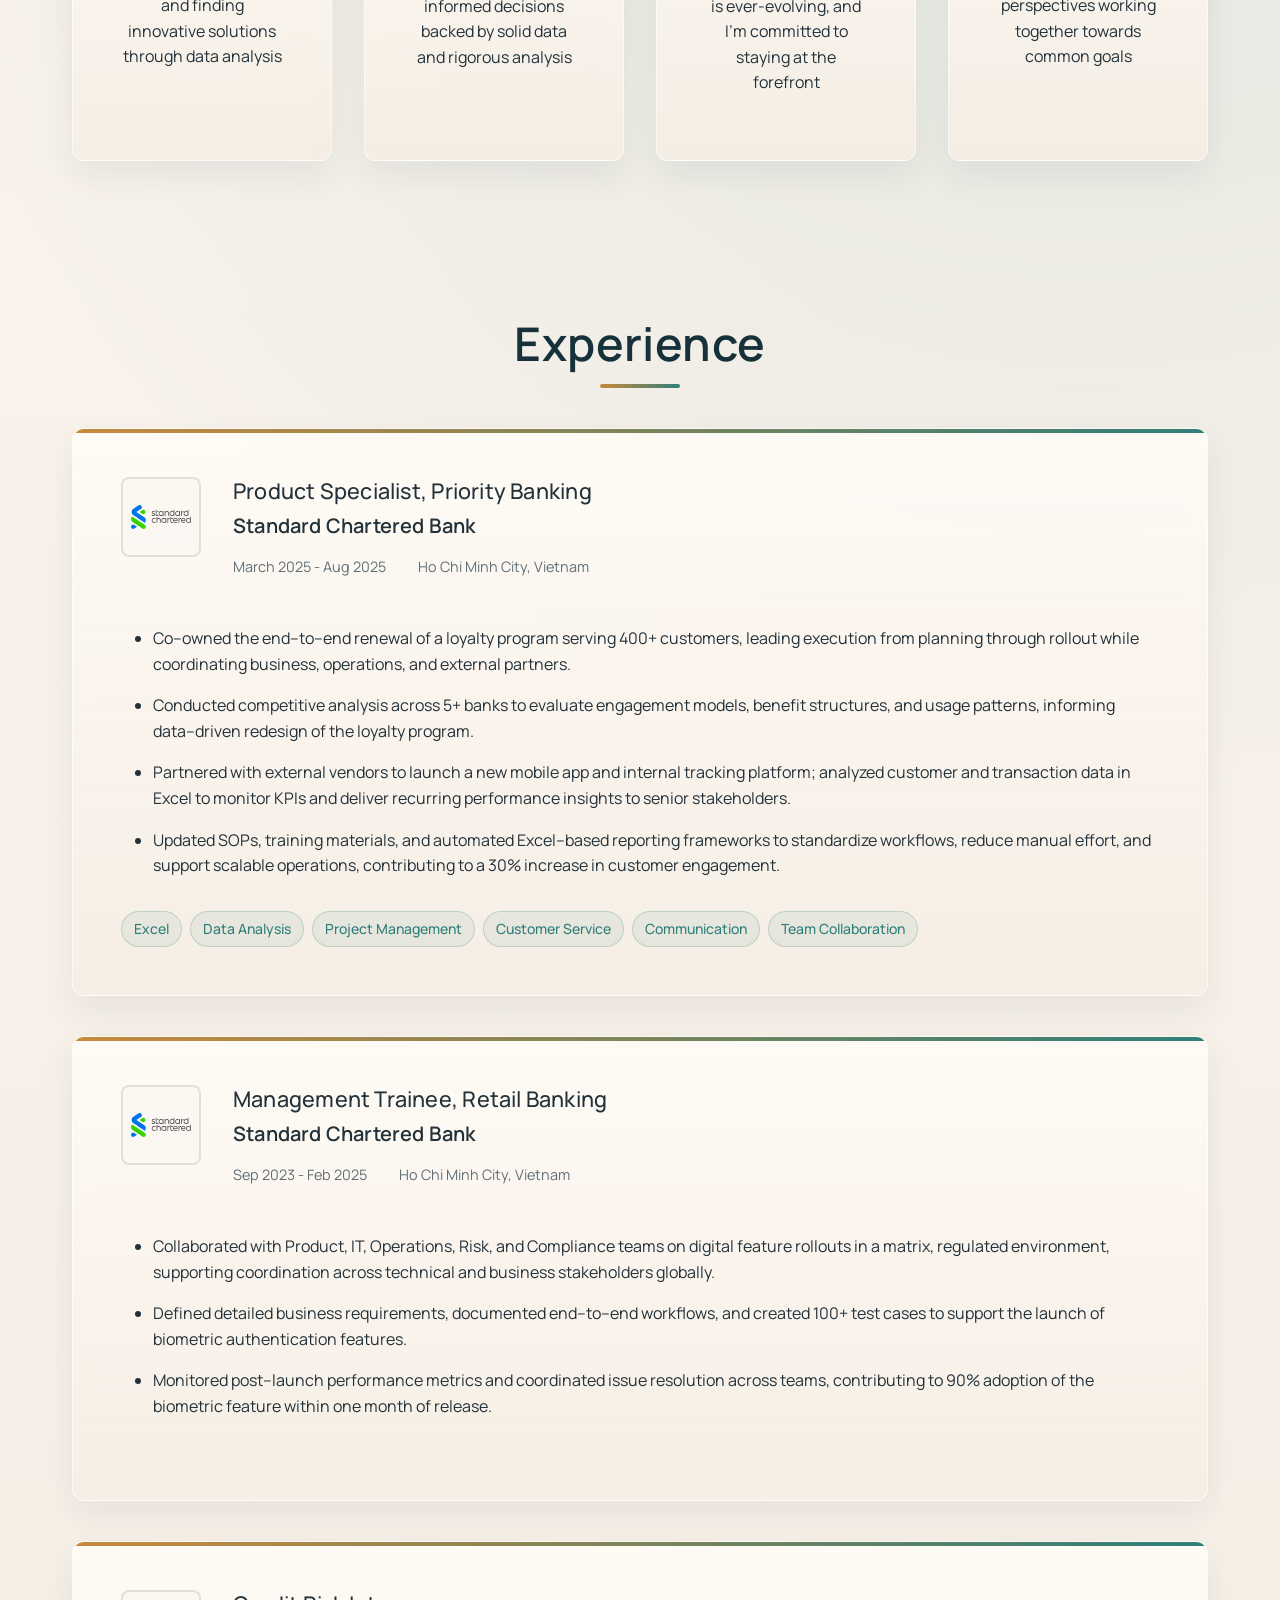
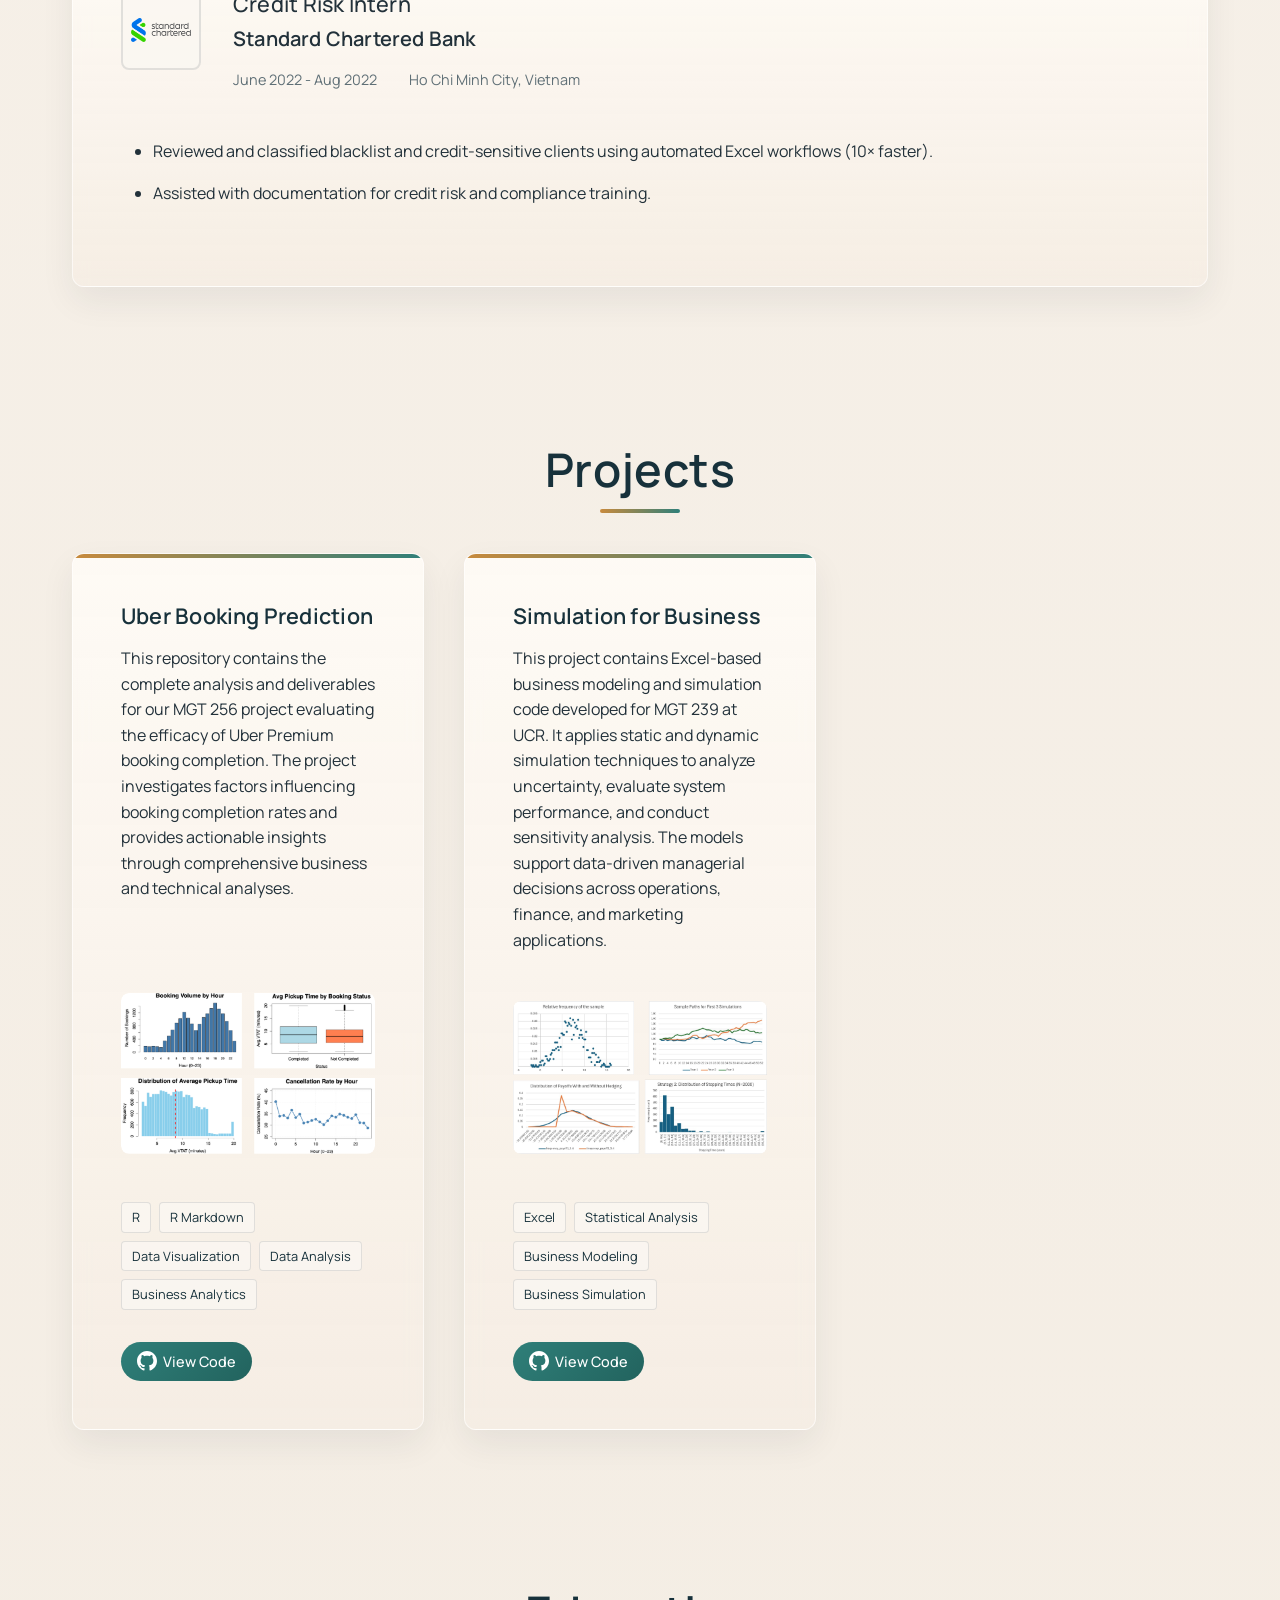
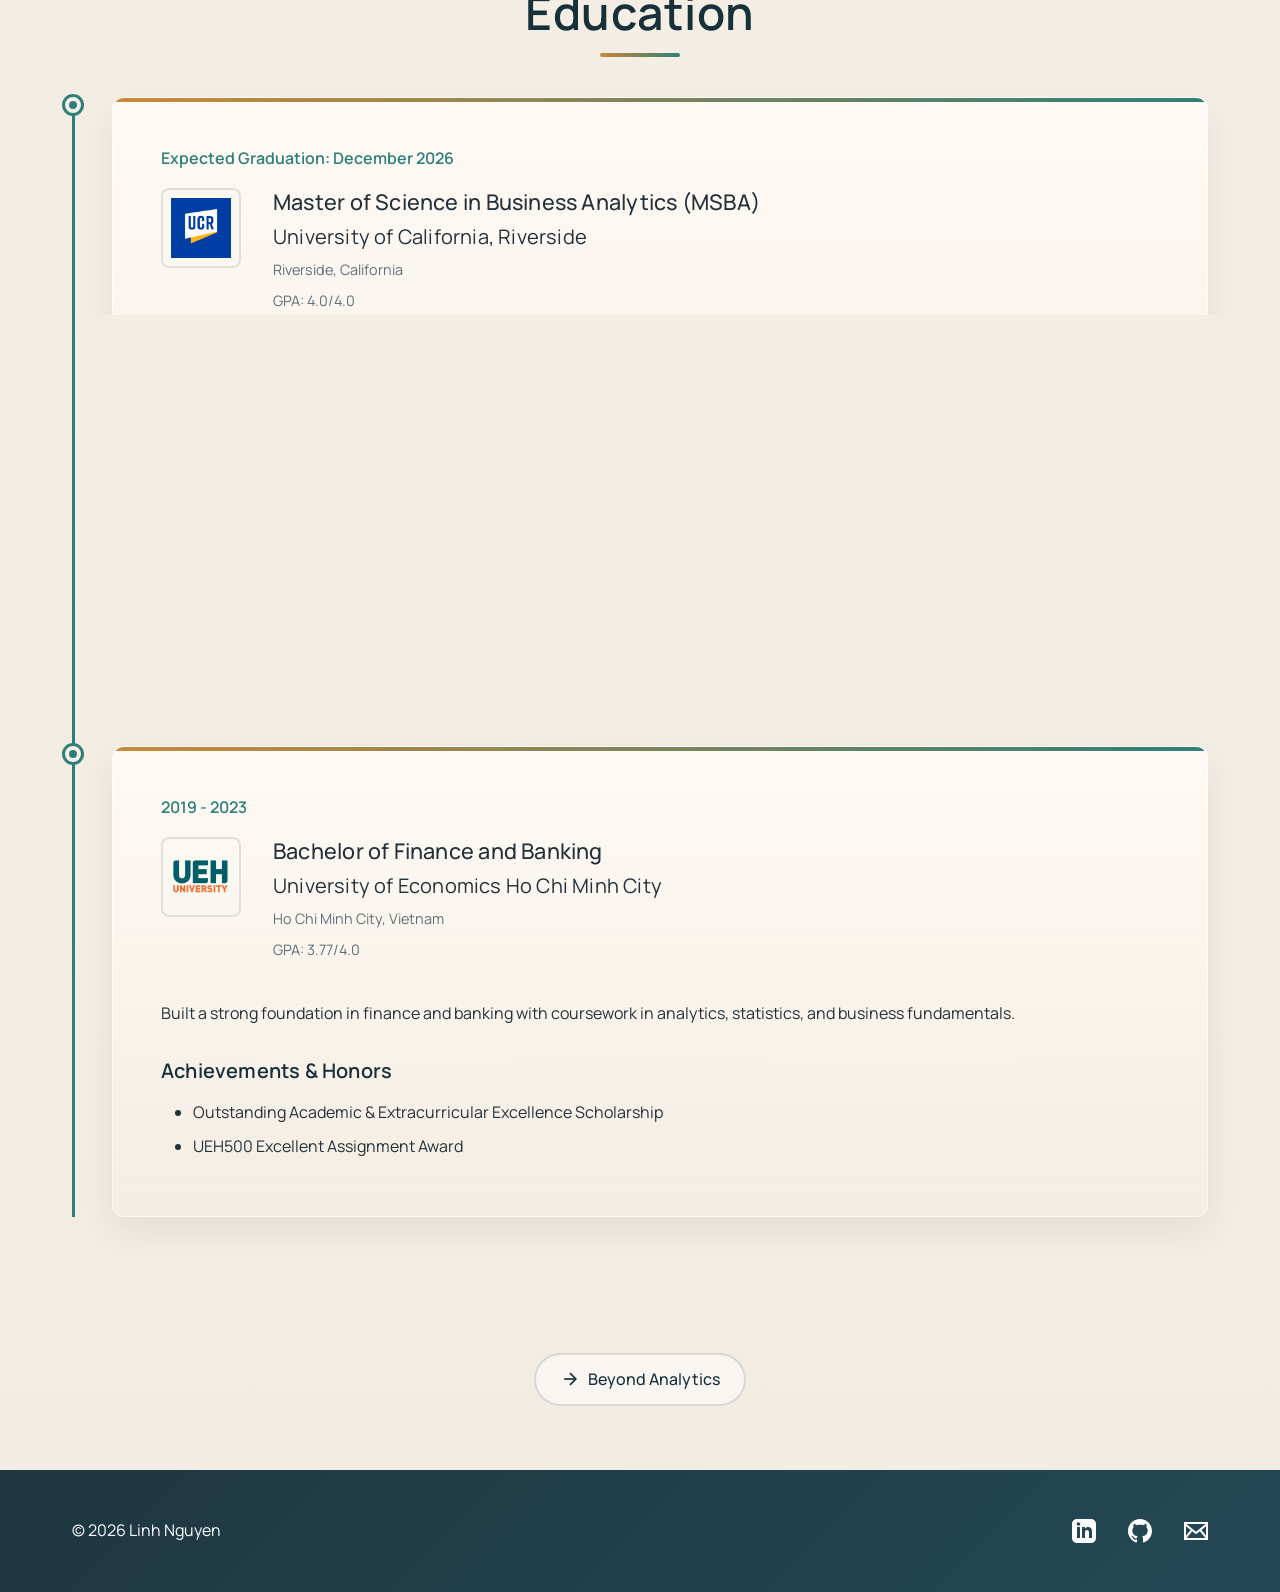
==== commit 3201e52d: "update theme and remove sections" ====
--- a/index.html
+++ b/index.html
@@ -419,6 +419,16 @@
                 </div>
             </div>
         </section>
+
+        <div class="back-to-home">
+            <a href="beyond.html" class="btn btn-secondary">
+                <svg width="20" height="20" viewBox="0 0 24 24" fill="none" stroke="currentColor" stroke-width="2">
+                    <line x1="5" y1="12" x2="19" y2="12"></line>
+                    <polyline points="12 5 19 12 12 19"></polyline>
+                </svg>
+                Beyond Analytics
+            </a>
+        </div>
     </main>
 
     <footer class="footer">
--- a/css/main.css
+++ b/css/main.css
@@ -16,12 +16,11 @@
     --surface-color: rgba(251, 247, 242, 0.82);
     --surface-border: rgba(255, 255, 255, 0.52);
     --border-color: rgba(34, 49, 58, 0.12);
-    --shadow: 0 18px 45px rgba(23, 49, 59, 0.08);
-    --shadow-hover: 0 24px 60px rgba(23, 49, 59, 0.14);
+    --shadow: 0 14px 34px rgba(23, 49, 59, 0.07);
+    --shadow-hover: 0 20px 46px rgba(23, 49, 59, 0.11);
     
     /* Typography */
     --font-primary: 'Manrope', -apple-system, BlinkMacSystemFont, 'Segoe UI', Helvetica, Arial, sans-serif;
-    --font-display: 'Cormorant Garamond', Georgia, serif;
     --font-size-base: 16px;
     --line-height-base: 1.6;
     
@@ -31,6 +30,8 @@
     --spacing-md: 2rem;
     --spacing-lg: 3rem;
     --spacing-xl: 4rem;
+    --section-space: 5rem;
+    --section-gap: 2.5rem;
     
     /* Container */
     --container-max-width: 1200px;
@@ -87,12 +88,12 @@
 }
 
 h1, h2, .nav-logo, .section-title, .page-header h1 {
-    font-family: var(--font-display);
-}
-
-h1 { font-size: 2.5rem; }
-h2 { font-size: 2rem; }
-h3 { font-size: 1.5rem; }
+    font-family: var(--font-primary);
+}
+
+h1 { font-size: 2.2rem; }
+h2 { font-size: 1.8rem; }
+h3 { font-size: 1.35rem; }
 h4 { font-size: 1.25rem; }
 
 p {
@@ -131,7 +132,7 @@
 
 .page-content {
     min-height: calc(100vh - 80px);
-    padding: var(--spacing-xl) 0;
+    padding: var(--section-space) 0;
 }
 
 /* ===================================
@@ -161,7 +162,7 @@
 }
 
 .nav-logo {
-    font-size: 1.9rem;
+    font-size: 1.6rem;
     font-weight: 600;
     color: var(--primary-color);
     transition: color var(--transition-speed);
@@ -219,85 +220,46 @@
    =================================== */
 
 .hero {
-    min-height: calc(100vh - 70px);
+    min-height: auto;
     display: flex;
     align-items: center;
     justify-content: center;
     text-align: center;
-    padding: var(--spacing-xl) var(--spacing-md);
-    position: relative;
-    overflow: hidden;
-    background:
-        radial-gradient(circle at 18% 22%, rgba(200, 138, 61, 0.18), transparent 20%),
-        radial-gradient(circle at 82% 18%, rgba(47, 127, 121, 0.18), transparent 24%),
-        linear-gradient(180deg, rgba(251, 247, 242, 0.92) 0%, rgba(246, 240, 232, 0.9) 100%);
-}
-
-.hero::before {
-    content: '';
-    position: absolute;
-    top: 7%;
-    right: 10%;
-    left: 10%;
-    bottom: 9%;
-    height: 78%;
-    border-radius: 40px;
-    background:
-        linear-gradient(135deg, rgba(255, 255, 255, 0.65), rgba(255, 255, 255, 0.18)),
-        radial-gradient(circle at top, rgba(47, 127, 121, 0.08), transparent 55%);
-    border: 1px solid rgba(255, 255, 255, 0.55);
-    box-shadow: var(--shadow);
-    z-index: 0;
+    padding: var(--section-space) var(--spacing-md) var(--section-gap);
+    background: transparent;
 }
 
 .hero-content {
     max-width: 800px;
+}
+
+.hero-title {
+    font-size: clamp(2.7rem, 5.5vw, 4.2rem);
+    margin-bottom: var(--spacing-md);
+    color: var(--primary-color);
+    line-height: 1.02;
+}
+
+.hero-title .highlight {
+    color: var(--accent-warm);
     position: relative;
-    z-index: 1;
-}
-
-.hero-title {
-    font-size: clamp(3.5rem, 7vw, 5.5rem);
-    margin-bottom: var(--spacing-md);
-    color: var(--primary-color);
-    line-height: 1.02;
-}
-
-.hero-title .highlight {
-    color: var(--accent-color);
-    position: relative;
 }
 
 .hero-title .animated-gradient {
-    background: linear-gradient(
-        90deg,
-        var(--accent-warm),
-        var(--accent-color),
-        var(--primary-color),
-        var(--accent-warm)
-    );
-    background-size: 300% 100%;
+    background: linear-gradient(135deg, var(--accent-color) 0%, #22635e 100%);
     -webkit-background-clip: text;
     -webkit-text-fill-color: transparent;
     background-clip: text;
-    animation: gradientShift 4s ease infinite;
-}
-
-@keyframes gradientShift {
-    0%, 100% {
-        background-position: 0% 50%;
-    }
-    50% {
-        background-position: 100% 50%;
-    }
+    animation: none;
+    color: transparent;
 }
 
 .hero-subtitle {
     font-size: 1.15rem;
     color: var(--text-light);
     margin-bottom: var(--spacing-md);
-    font-weight: 600;
-    letter-spacing: 0.12em;
+    font-weight: 500;
+    letter-spacing: 0.06em;
     text-transform: uppercase;
 }
 
@@ -429,12 +391,12 @@
 
 .page-header {
     text-align: center;
-    margin-bottom: var(--spacing-xl);
-    padding: var(--spacing-lg) 0;
+    margin-bottom: var(--section-gap);
+    padding: var(--section-gap) 0 0;
 }
 
 .page-header h1 {
-    font-size: 2.5rem;
+    font-size: clamp(2.2rem, 4.5vw, 3rem);
     color: var(--primary-color);
     margin-bottom: var(--spacing-sm);
 }
@@ -449,14 +411,10 @@
    About Page Styles
    =================================== */
 
-.about-section {
-    margin-bottom: var(--spacing-xl);
-}
-
 .about-grid {
     display: grid;
     grid-template-columns: 1fr 2fr;
-    gap: var(--spacing-lg);
+    gap: var(--section-gap);
     align-items: start;
 }
 
@@ -494,11 +452,10 @@
 .beyond-card,
 .why-matters {
     background:
-        linear-gradient(135deg, rgba(255, 255, 255, 0.66), rgba(255, 255, 255, 0.24)),
-        radial-gradient(circle at top, rgba(47, 127, 121, 0.08), transparent 55%);
+        linear-gradient(180deg, rgba(255, 251, 246, 0.9), rgba(245, 237, 227, 0.82));
     backdrop-filter: blur(8px);
     -webkit-backdrop-filter: blur(8px);
-    border: 1px solid var(--surface-border);
+    border: 1px solid rgba(255, 255, 255, 0.58);
     box-shadow: var(--shadow);
 }
 
@@ -522,14 +479,14 @@
 
 .values-section,
 .interests-section {
-    margin-bottom: var(--spacing-xl);
+    margin-top: var(--section-gap);
 }
 
 .values-section h2,
 .interests-section h2 {
     text-align: center;
     color: var(--primary-color);
-    margin-bottom: var(--spacing-lg);
+    margin-bottom: var(--spacing-md);
 }
 
 .values-grid {
@@ -575,7 +532,7 @@
 
 .beyond-intro {
     text-align: center;
-    margin-bottom: var(--spacing-xl);
+    margin-bottom: var(--section-gap);
 }
 
 .beyond-description {
@@ -587,7 +544,7 @@
 }
 
 .beyond-content {
-    margin: var(--spacing-xl) 0;
+    margin: var(--section-gap) 0;
 }
 
 .beyond-grid {
@@ -669,7 +626,6 @@
 .timeline {
     position: relative;
     padding-left: 40px;
-    margin-bottom: var(--spacing-xl);
 }
 
 .timeline::before {
@@ -684,7 +640,12 @@
 
 .timeline-item {
     position: relative;
-    margin-bottom: var(--spacing-xl);
+    margin-bottom: var(--section-gap);
+}
+
+.timeline-item:last-child,
+.experience-card:last-child {
+    margin-bottom: 0;
 }
 
 .timeline-marker {
@@ -951,13 +912,13 @@
    =================================== */
 
 .experience-list {
-    margin-bottom: var(--spacing-xl);
+    display: grid;
+    gap: var(--section-gap);
 }
 
 .experience-card {
     border-radius: 12px;
     padding: var(--spacing-lg);
-    margin-bottom: var(--spacing-lg);
     transition: all var(--transition-speed);
     position: relative;
     overflow: hidden;
@@ -1134,7 +1095,7 @@
 .projects-grid {
     display: grid;
     grid-template-columns: repeat(auto-fill, minmax(350px, 1fr));
-    gap: var(--spacing-lg);
+    gap: var(--section-gap);
 }
 
 .project-card {
@@ -1558,7 +1519,7 @@
    =================================== */
 
 .section {
-    padding: var(--spacing-xl) 0;
+    padding: var(--section-space) 0;
     scroll-margin-top: 70px;
     position: relative;
 }
@@ -1571,11 +1532,11 @@
 
 .section-header {
     text-align: center;
-    margin-bottom: var(--spacing-lg);
+    margin-bottom: var(--section-gap);
 }
 
 .section-title {
-    font-size: clamp(2.8rem, 5vw, 4rem);
+    font-size: clamp(2.1rem, 4vw, 2.9rem);
     color: var(--primary-color);
     margin-bottom: var(--spacing-sm);
     line-height: 1;
@@ -1598,7 +1559,7 @@
 
 .subsection-title {
     text-align: center;
-    font-size: 1.75rem;
+    font-size: 1.5rem;
     color: var(--primary-color);
     margin: var(--spacing-xl) 0 var(--spacing-lg);
 }
@@ -1611,7 +1572,7 @@
 /* Back to home button */
 .back-to-home {
     text-align: center;
-    margin-top: var(--spacing-xl);
+    margin-top: calc(var(--section-gap) + 1rem);
 }
 
 /* ===================================
--- a/css/responsive.css
+++ b/css/responsive.css
@@ -11,6 +11,8 @@
     :root {
         --spacing-xl: 3rem;
         --spacing-lg: 2rem;
+        --section-space: 4rem;
+        --section-gap: 2rem;
     }
 
     .container {
@@ -54,6 +56,8 @@
         --spacing-md: 1.5rem;
         --spacing-lg: 2rem;
         --spacing-xl: 2.5rem;
+        --section-space: 3rem;
+        --section-gap: 1.5rem;
     }
 
     /* Navigation */
@@ -534,4 +538,3 @@
         will-change: opacity, transform;
     }
 }
-
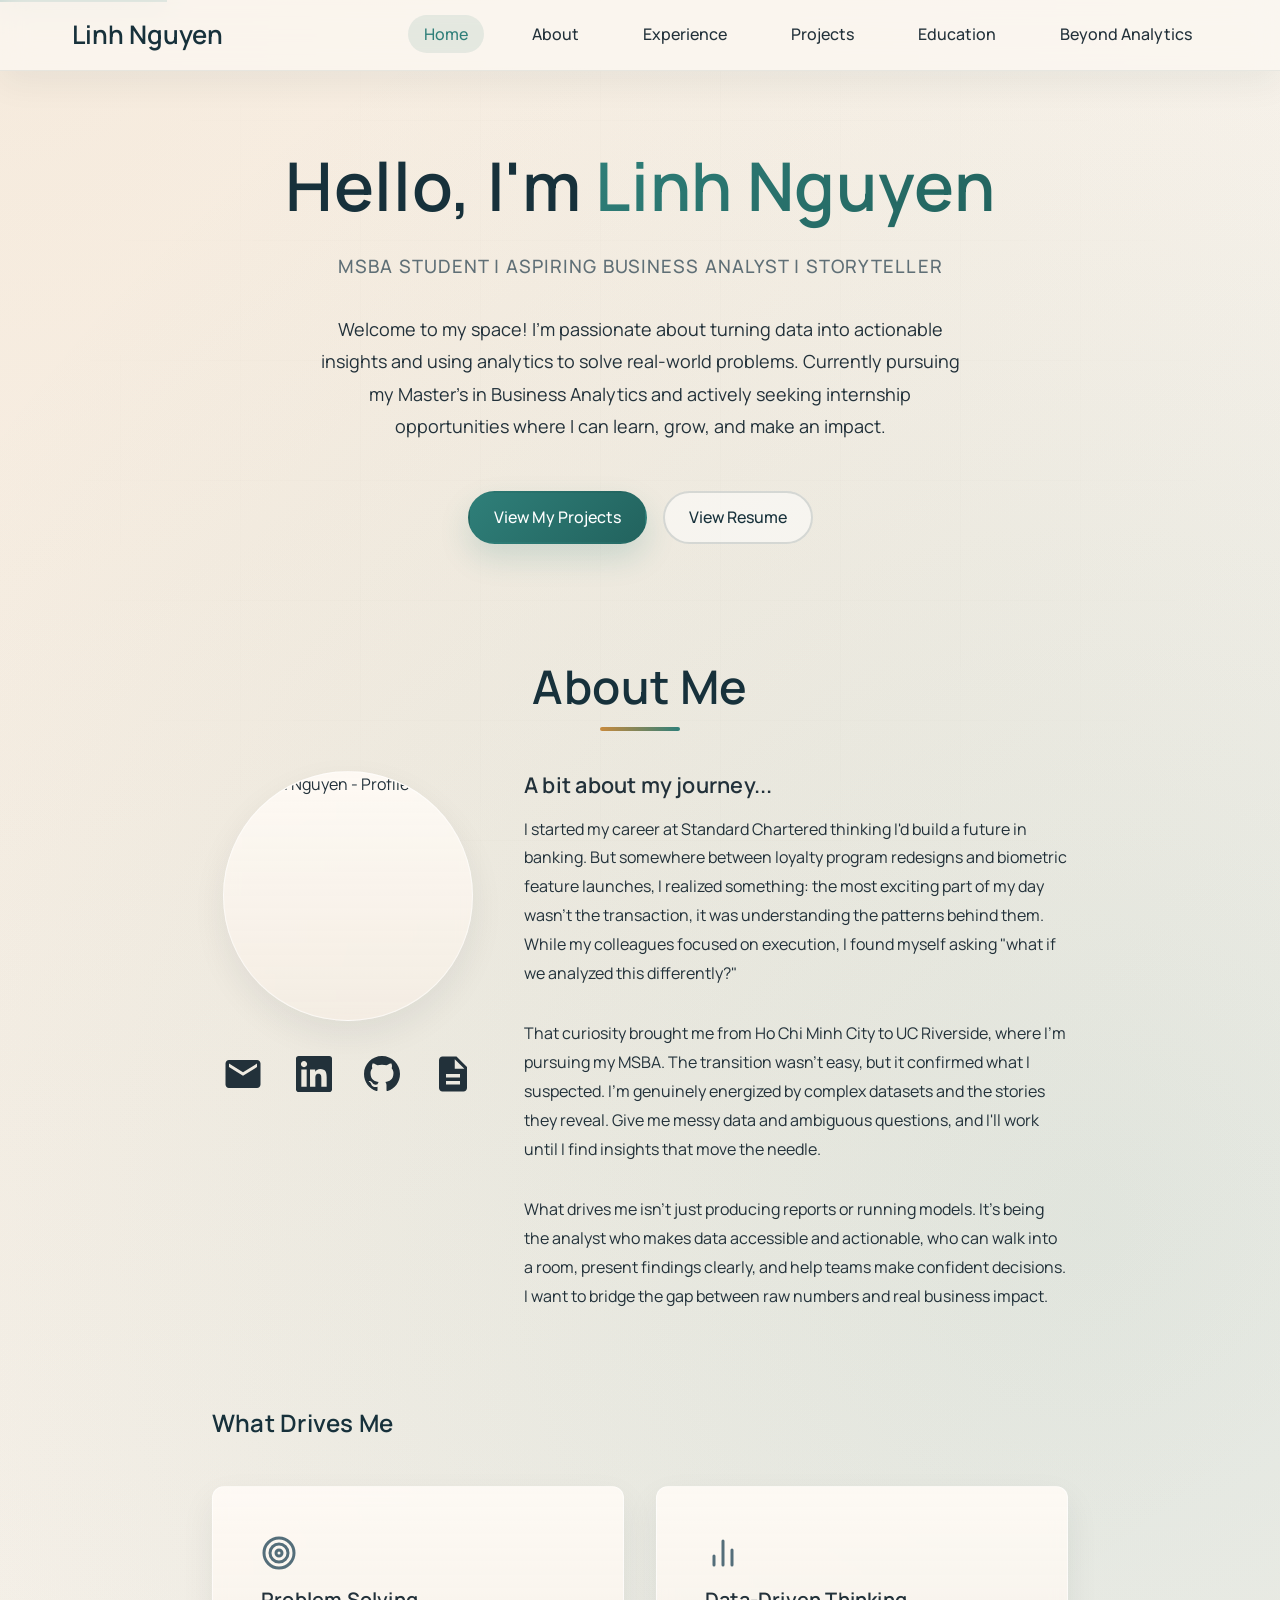
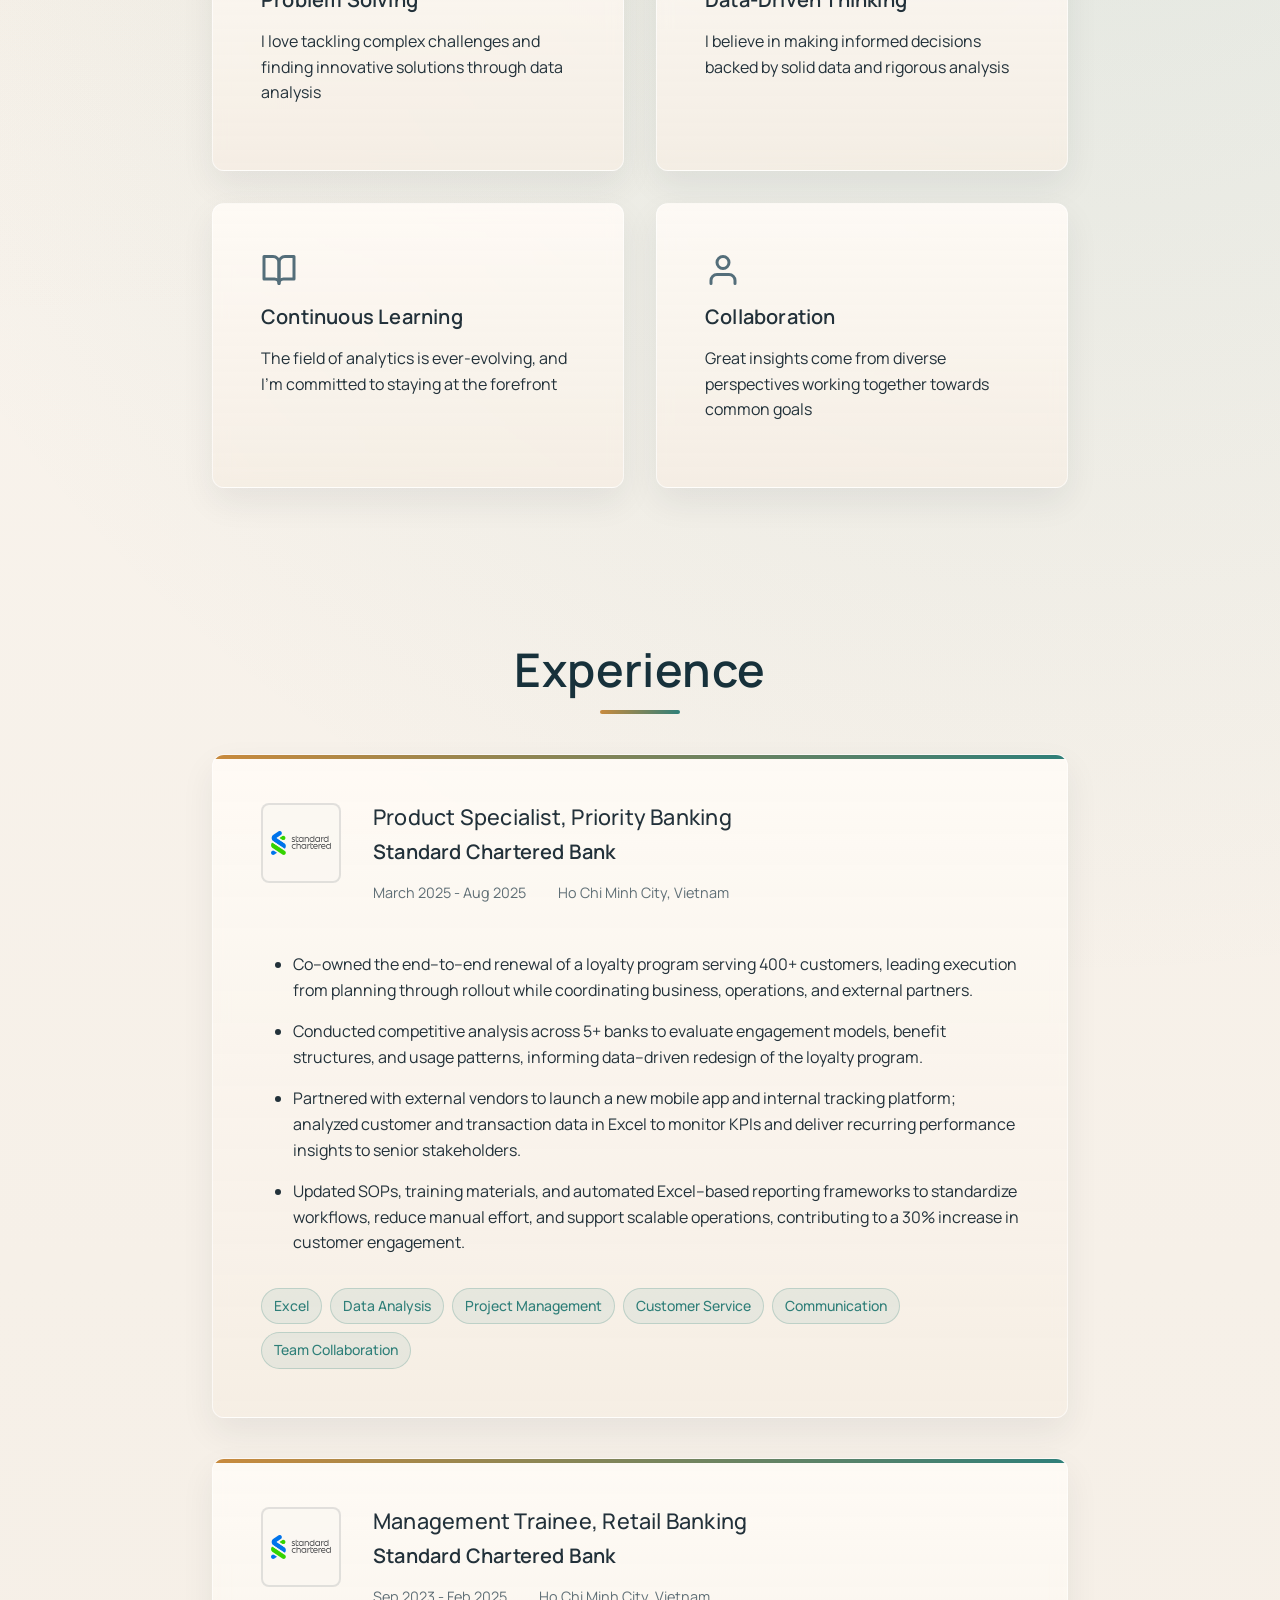
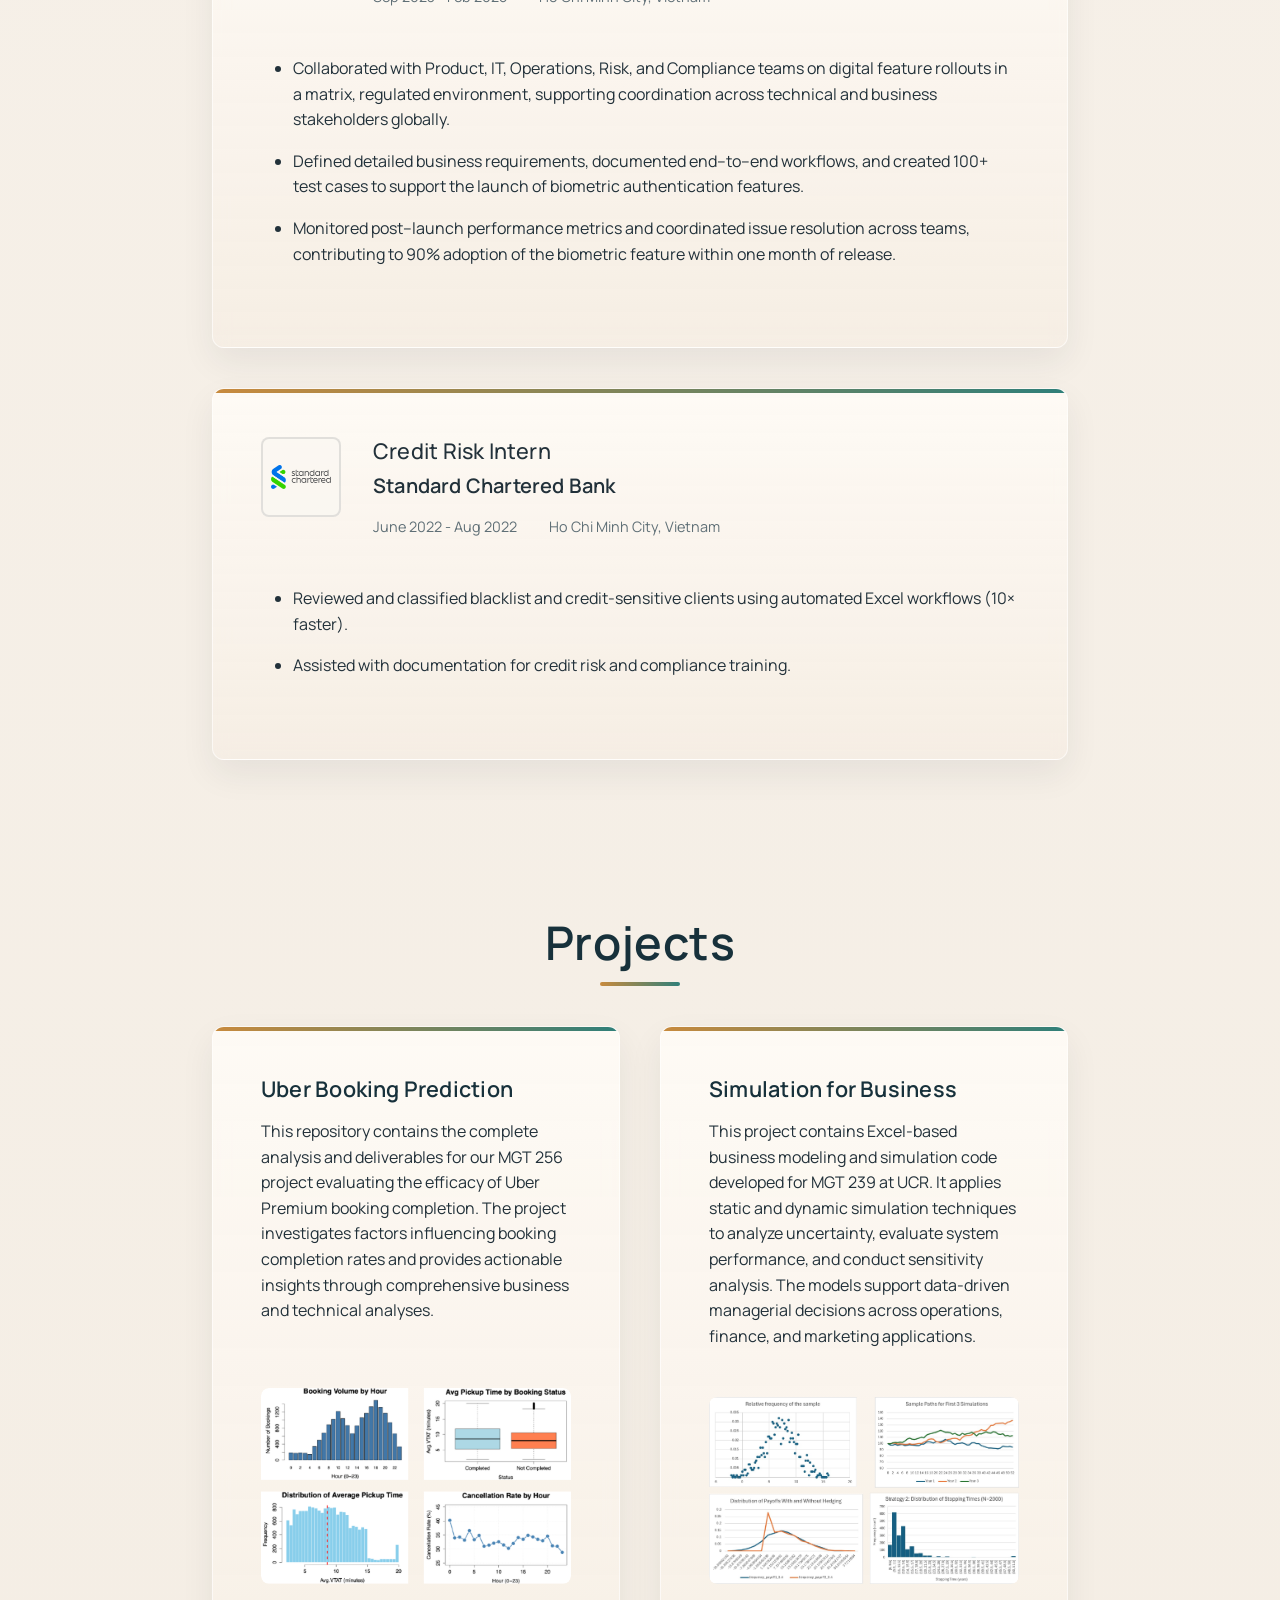
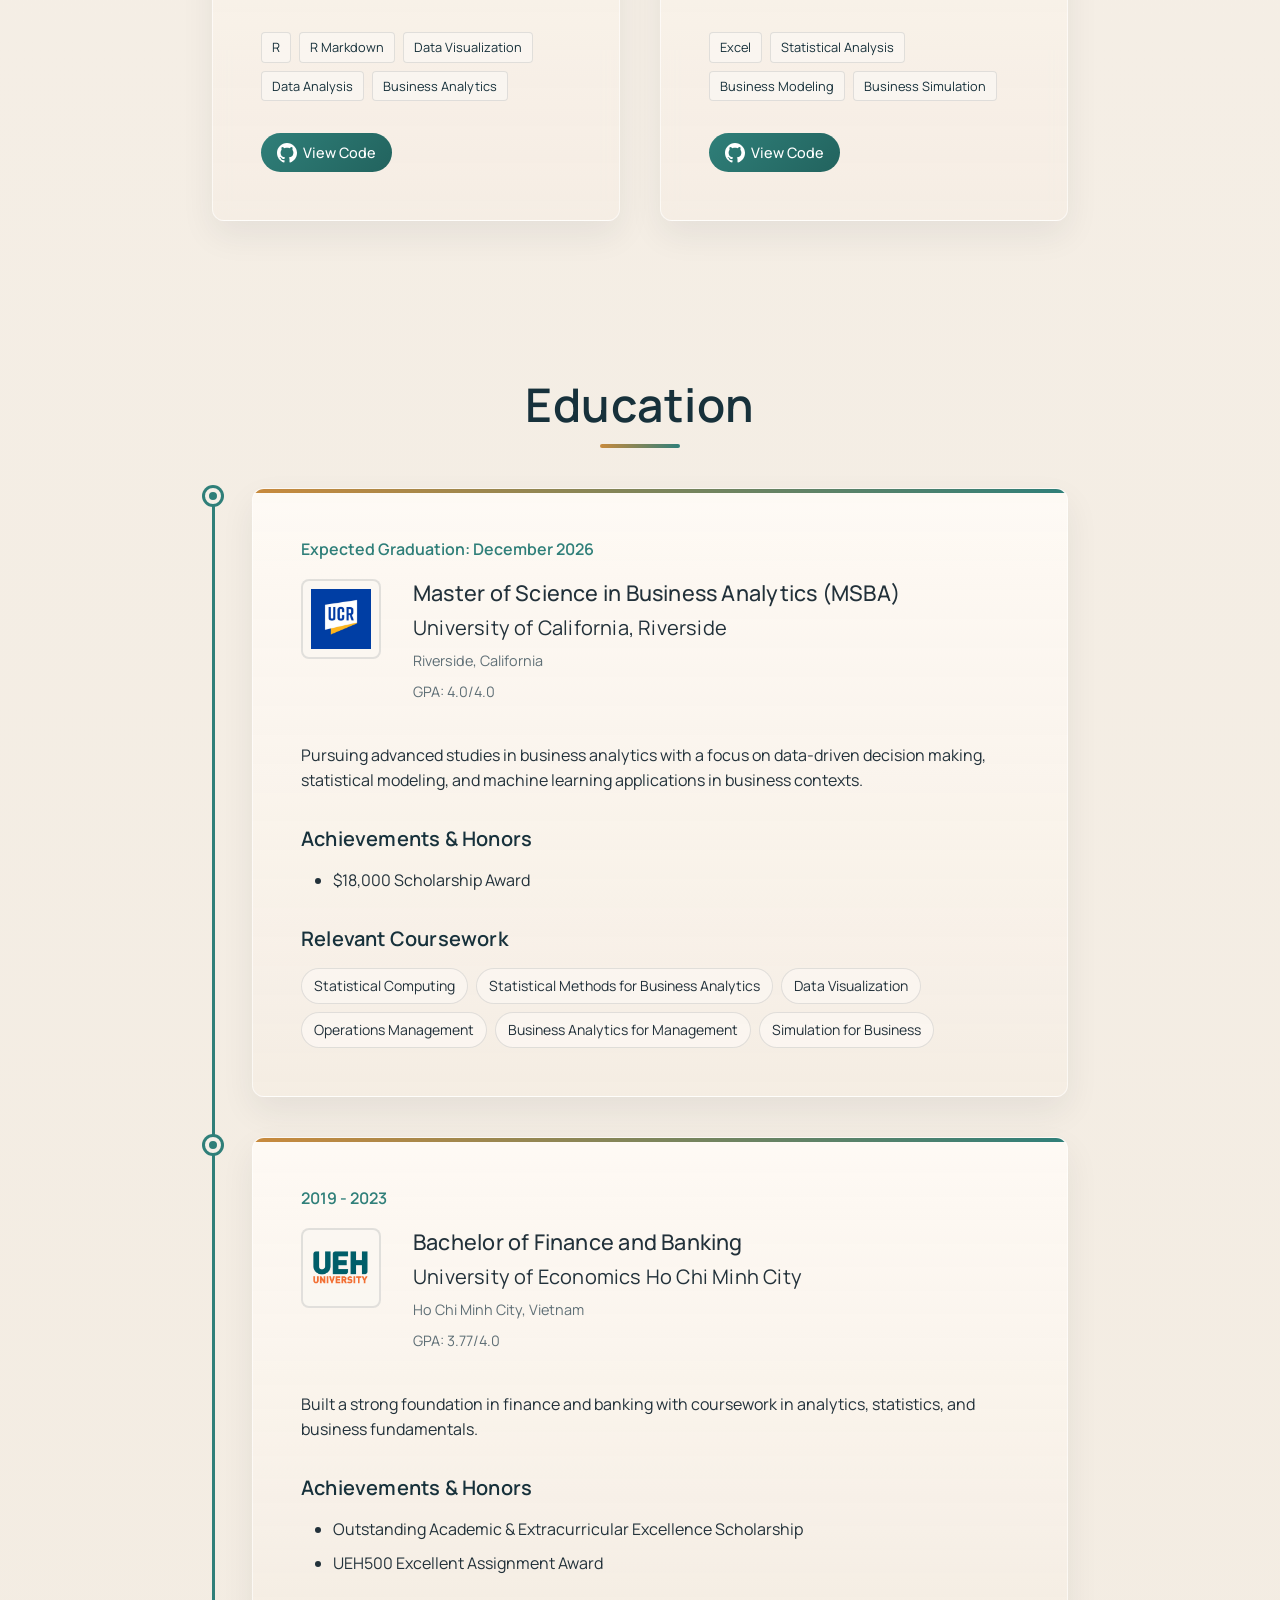
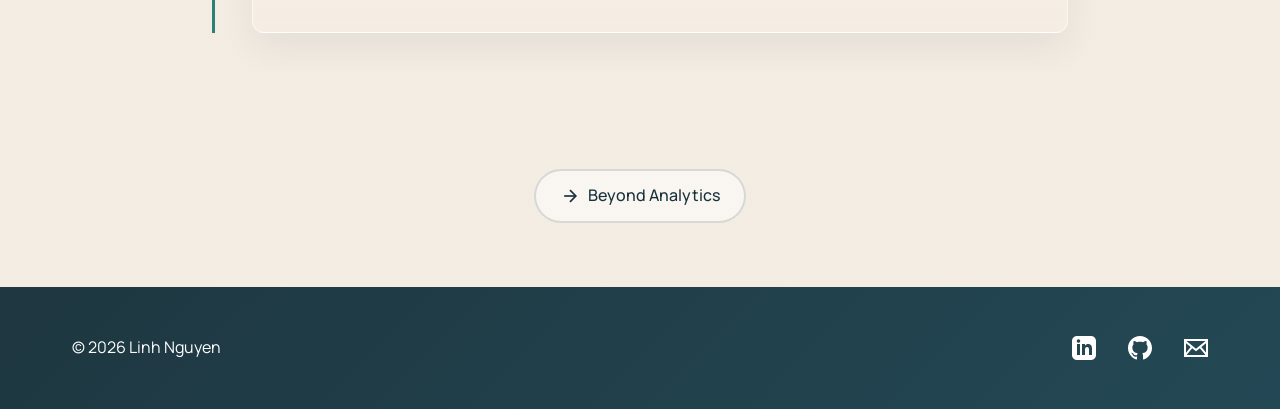
==== commit 539d8b82: "update theme" ====
--- a/index.html
+++ b/index.html
@@ -34,7 +34,7 @@
         </div>
     </nav>
 
-    <main id="main-content">
+    <main id="main-content" class="home-page">
         <!-- Hero Section -->
         <section id="hero" class="hero">
             <div class="hero-content fade-in">
--- a/css/main.css
+++ b/css/main.css
@@ -280,6 +280,19 @@
     flex-wrap: wrap;
 }
 
+.home-page .section > .container,
+.home-page .hero-content {
+    max-width: 920px;
+}
+
+.home-page .about-grid,
+.home-page .timeline,
+.home-page .values-section {
+    max-width: 860px;
+    margin-left: auto;
+    margin-right: auto;
+}
+
 /* ===================================
    Buttons
    =================================== */
@@ -491,14 +504,14 @@
 
 .values-grid {
     display: grid;
-    grid-template-columns: repeat(auto-fit, minmax(250px, 1fr));
+    grid-template-columns: repeat(2, minmax(0, 1fr));
     gap: var(--spacing-md);
 }
 
 .value-card {
     padding: var(--spacing-lg);
     border-radius: 12px;
-    text-align: center;
+    text-align: left;
     transition: all var(--transition-speed);
 }
 
@@ -512,7 +525,7 @@
     margin-bottom: var(--spacing-sm);
     color: #546e7a;
     display: flex;
-    justify-content: center;
+    justify-content: flex-start;
     align-items: center;
 }
 
@@ -547,37 +560,70 @@
     margin: var(--section-gap) 0;
 }
 
-.beyond-grid {
+.beyond-feed {
+    max-width: 860px;
+    margin: 0 auto;
     display: grid;
-    grid-template-columns: repeat(auto-fit, minmax(300px, 1fr));
-    gap: var(--spacing-lg);
-}
-
-.beyond-card {
+    gap: var(--section-gap);
+}
+
+.beyond-post {
     padding: var(--spacing-lg);
     border-radius: 12px;
     transition: all var(--transition-speed);
 }
 
-.beyond-card:hover {
-    transform: translateY(-5px);
+.beyond-post:hover {
+    transform: translateY(-3px);
     box-shadow: var(--shadow-hover);
 }
 
 .beyond-icon {
-    font-size: 2.5rem;
+    width: 52px;
+    height: 52px;
+    border-radius: 14px;
+    background: rgba(47, 127, 121, 0.08);
+    color: var(--accent-color);
+    display: flex;
+    align-items: center;
+    justify-content: center;
+    flex-shrink: 0;
+}
+
+.beyond-icon svg {
+    width: 26px;
+    height: 26px;
+}
+
+.beyond-post-header {
+    display: flex;
+    align-items: flex-start;
+    gap: var(--spacing-md);
+    margin-bottom: var(--spacing-md);
+}
+
+.beyond-label {
+    margin-bottom: 6px;
+    color: var(--accent-color);
+    font-size: 0.8rem;
+    font-weight: 700;
+    letter-spacing: 0.12em;
+    text-transform: uppercase;
+}
+
+.beyond-post h2 {
+    color: var(--primary-color);
+    margin-bottom: 0;
+}
+
+.beyond-post p {
+    color: var(--text-color);
+    line-height: 1.75;
     margin-bottom: var(--spacing-sm);
 }
 
-.beyond-card h3 {
-    color: var(--primary-color);
-    margin-bottom: var(--spacing-sm);
-}
-
-.beyond-card p {
-    color: var(--text-color);
-    line-height: 1.6;
-    margin-bottom: var(--spacing-sm);
+.beyond-post p:last-of-type {
+    margin-bottom: 0;
 }
 
 .beyond-list {
@@ -598,25 +644,6 @@
     left: 0;
     color: var(--accent-color);
     font-weight: bold;
-}
-
-.why-matters {
-    text-align: center;
-    max-width: 700px;
-    margin: var(--spacing-xl) auto;
-    padding: var(--spacing-lg);
-    border-radius: 12px;
-}
-
-.why-matters h2 {
-    color: var(--primary-color);
-    margin-bottom: var(--spacing-md);
-}
-
-.why-matters p {
-    font-size: 1.125rem;
-    line-height: 1.8;
-    color: var(--text-color);
 }
 
 /* ===================================
@@ -914,6 +941,8 @@
 .experience-list {
     display: grid;
     gap: var(--section-gap);
+    max-width: 860px;
+    margin: 0 auto;
 }
 
 .experience-card {
@@ -926,7 +955,7 @@
 
 .experience-card:hover {
     box-shadow: var(--shadow-hover);
-    transform: translateY(-2px);
+    transform: translateY(-3px);
 }
 
 .experience-header {
@@ -1094,8 +1123,10 @@
 
 .projects-grid {
     display: grid;
-    grid-template-columns: repeat(auto-fill, minmax(350px, 1fr));
+    grid-template-columns: repeat(2, minmax(0, 1fr));
     gap: var(--section-gap);
+    max-width: 860px;
+    margin: 0 auto;
 }
 
 .project-card {
@@ -1108,7 +1139,7 @@
 }
 
 .project-card:hover {
-    transform: translateY(-5px);
+    transform: translateY(-3px);
     box-shadow: var(--shadow-hover);
 }
 
@@ -1148,6 +1179,10 @@
 .project-content h3 {
     color: var(--primary-color);
     margin-bottom: var(--spacing-sm);
+}
+
+.project-content {
+    max-width: 760px;
 }
 
 .project-thumbnail {
@@ -1531,8 +1566,11 @@
 }
 
 .section-header {
-    text-align: center;
+    text-align: left;
     margin-bottom: var(--section-gap);
+    max-width: 860px;
+    margin-left: auto;
+    margin-right: auto;
 }
 
 .section-title {
@@ -1546,8 +1584,29 @@
     width: 80px;
     height: 4px;
     background: linear-gradient(90deg, var(--accent-warm), var(--accent-color));
+    margin: 0 0 var(--spacing-md);
+    border-radius: 2px;
+}
+
+.page-header .title-underline {
     margin: 0 auto var(--spacing-md);
-    border-radius: 2px;
+}
+
+.section-kicker {
+    margin-bottom: 8px;
+    color: var(--accent-color);
+    font-size: 0.8rem;
+    font-weight: 700;
+    letter-spacing: 0.12em;
+    text-transform: uppercase;
+}
+
+.home-page .section-header {
+    text-align: center;
+}
+
+.home-page .section-header .title-underline {
+    margin: 0 auto var(--spacing-md);
 }
 
 .section-subtitle {
@@ -1558,7 +1617,7 @@
 }
 
 .subsection-title {
-    text-align: center;
+    text-align: left;
     font-size: 1.5rem;
     color: var(--primary-color);
     margin: var(--spacing-xl) 0 var(--spacing-lg);
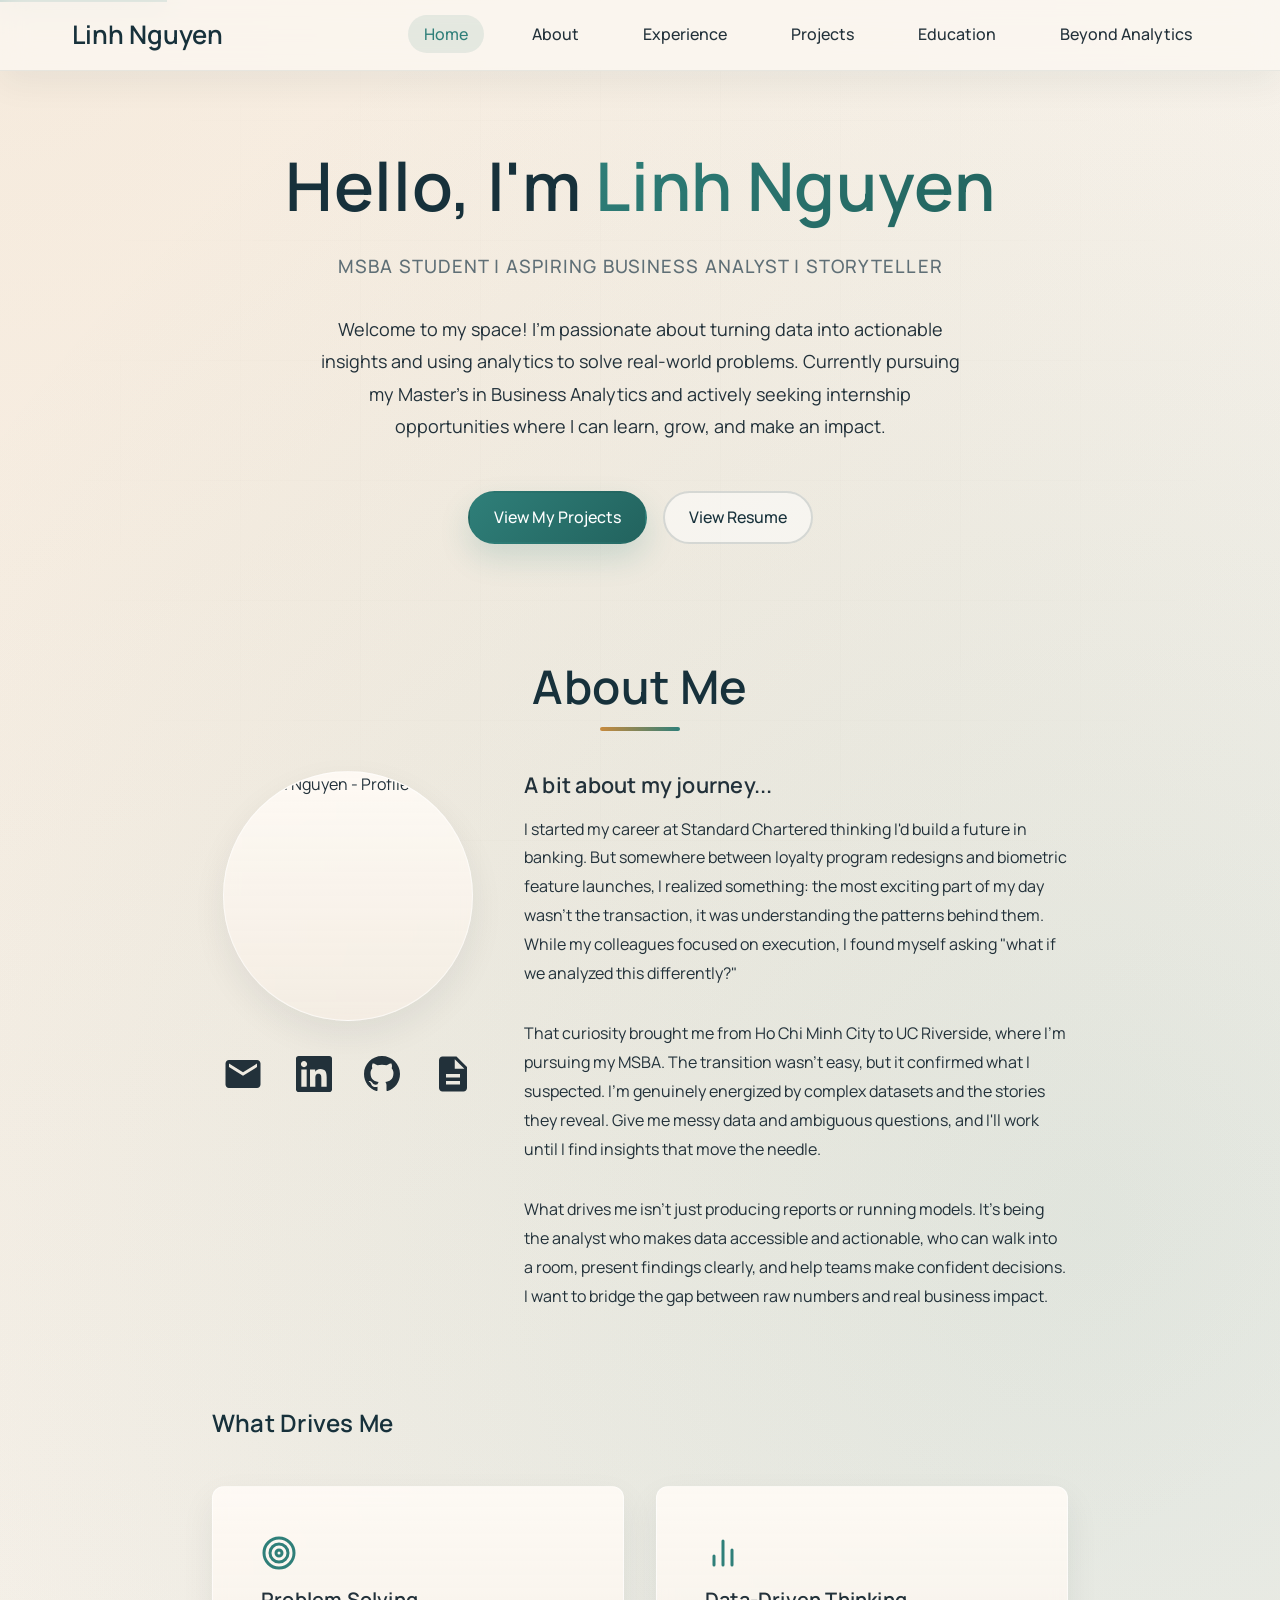
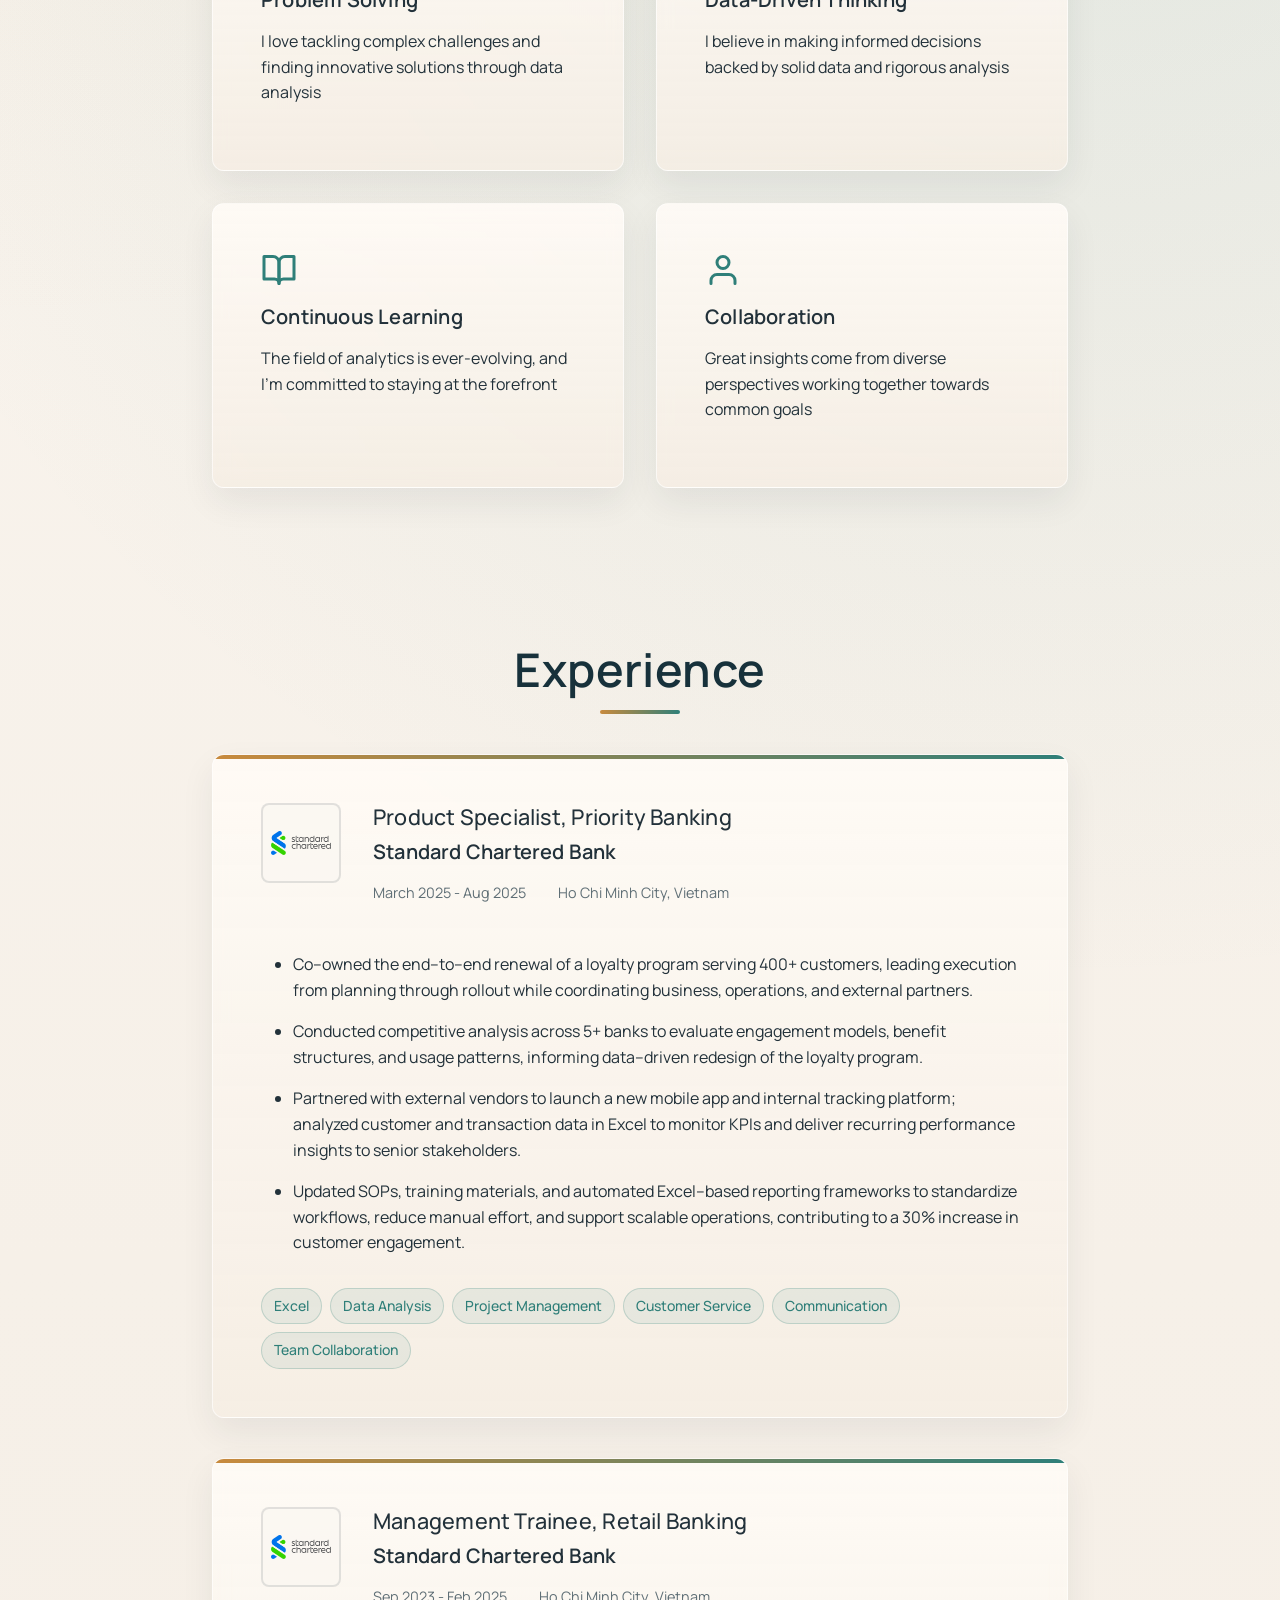
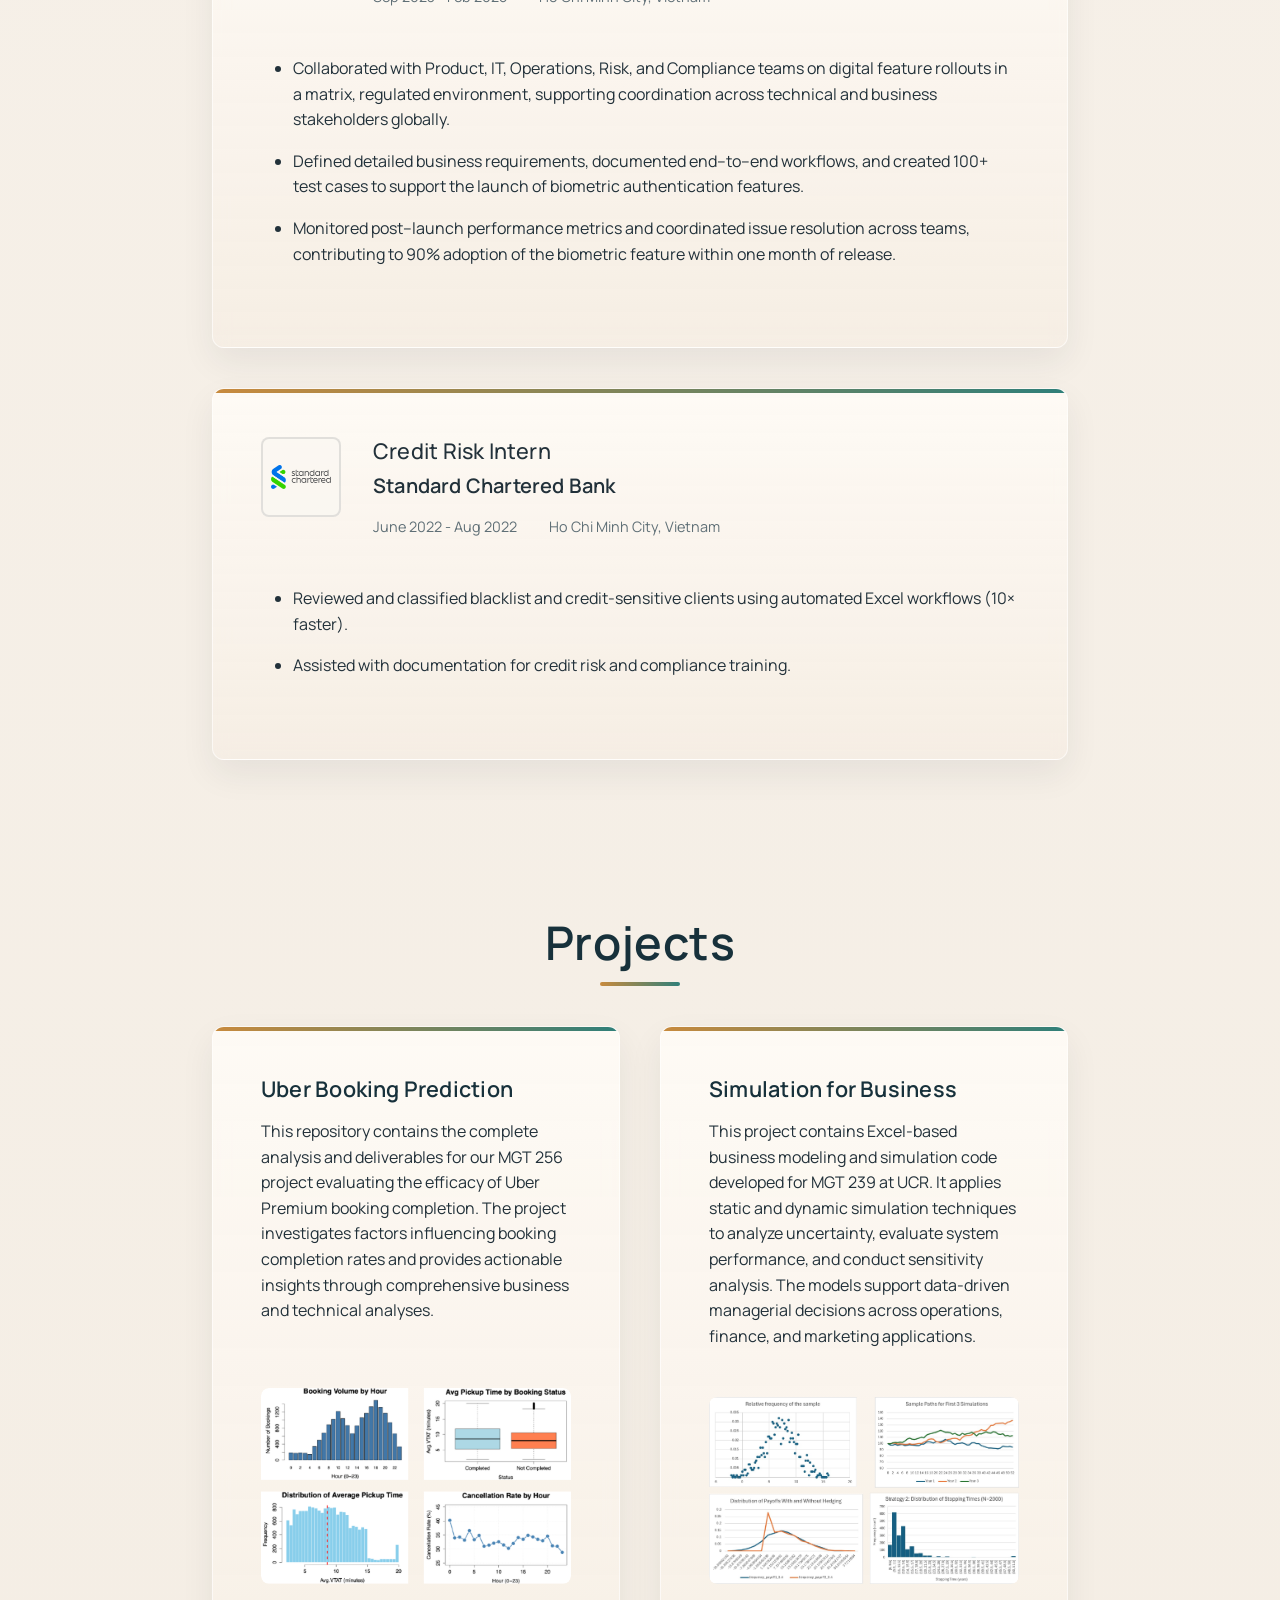
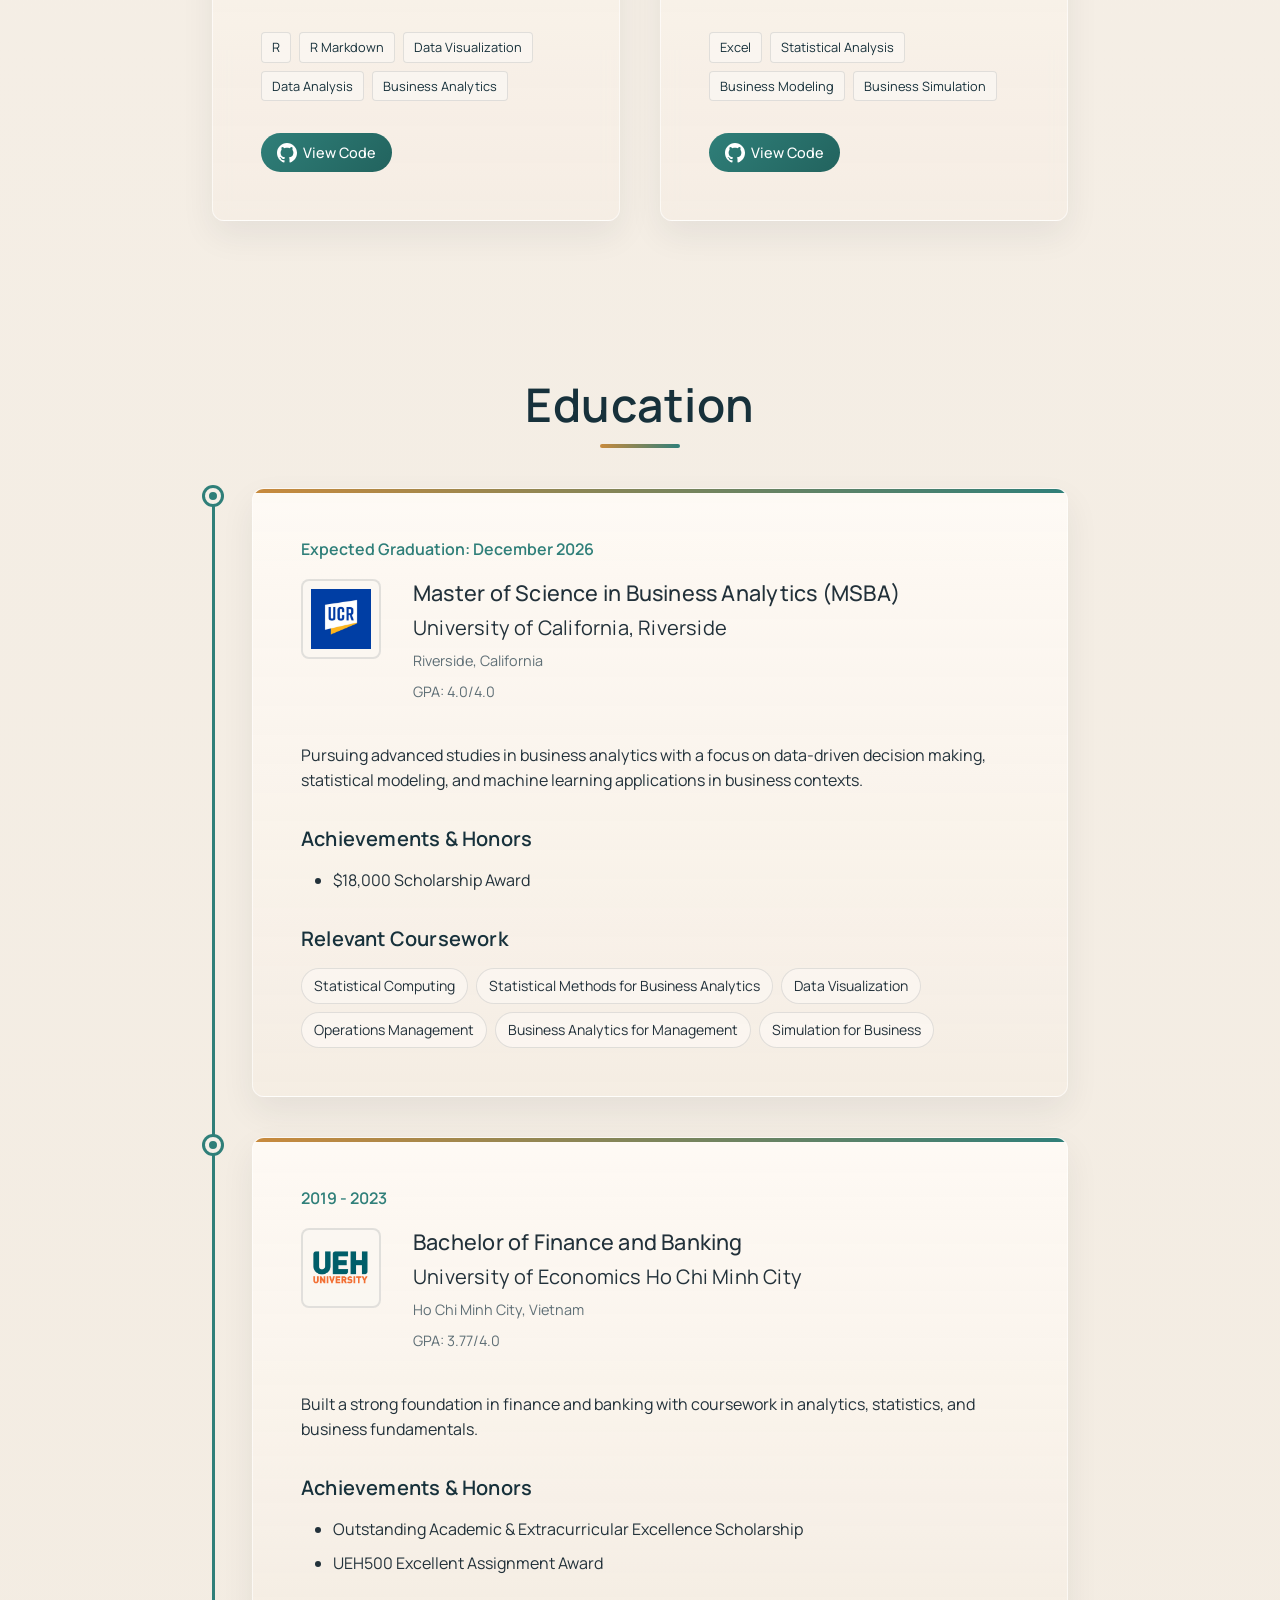
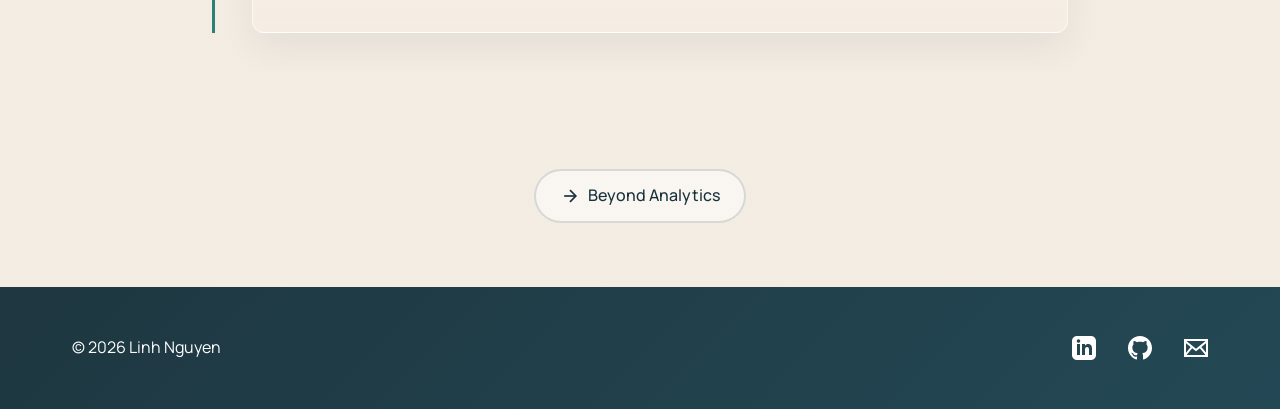
==== commit f9311b70: "update theme" ====
--- a/index.html
+++ b/index.html
@@ -12,7 +12,7 @@
     <link rel="stylesheet" href="css/responsive.css">
     <link rel="preconnect" href="https://fonts.googleapis.com">
     <link rel="preconnect" href="https://fonts.gstatic.com" crossorigin>
-    <link href="https://fonts.googleapis.com/css2?family=Cormorant+Garamond:wght@500;600;700&family=Manrope:wght@400;500;600;700&display=swap" rel="stylesheet">
+    <link href="https://fonts.googleapis.com/css2?family=Manrope:wght@400;500;600;700&display=swap" rel="stylesheet">
 </head>
 <body>
     <nav class="navbar" id="navbar">
--- a/css/main.css
+++ b/css/main.css
@@ -353,13 +353,6 @@
     background: var(--bg-color);
 }
 
-.section-title {
-    text-align: center;
-    font-size: 2rem;
-    margin-bottom: var(--spacing-lg);
-    color: var(--primary-color);
-}
-
 .cards-grid {
     display: grid;
     grid-template-columns: repeat(auto-fit, minmax(250px, 1fr));
@@ -462,14 +455,41 @@
 .experience-card,
 .project-card,
 .value-card,
-.beyond-card,
-.why-matters {
+.beyond-post {
     background:
         linear-gradient(180deg, rgba(255, 251, 246, 0.9), rgba(245, 237, 227, 0.82));
     backdrop-filter: blur(8px);
     -webkit-backdrop-filter: blur(8px);
     border: 1px solid rgba(255, 255, 255, 0.58);
     box-shadow: var(--shadow);
+    transition: background var(--transition-speed), border-color var(--transition-speed), box-shadow var(--transition-speed), transform var(--transition-speed);
+    -webkit-tap-highlight-color: transparent;
+}
+
+.timeline-content:hover,
+.timeline-content:focus-within,
+.experience-card:hover,
+.experience-card:focus-within,
+.project-card:hover,
+.project-card:focus-within,
+.value-card:hover,
+.value-card:focus-within,
+.beyond-post:hover,
+.beyond-post:focus-within {
+    background:
+        linear-gradient(180deg, rgba(255, 255, 255, 0.98), rgba(250, 243, 235, 0.92));
+    border-color: rgba(255, 255, 255, 0.88);
+    box-shadow: 0 18px 42px rgba(23, 49, 59, 0.1);
+}
+
+.timeline-content:active,
+.experience-card:active,
+.project-card:active,
+.value-card:active,
+.beyond-post:active {
+    background:
+        linear-gradient(180deg, rgba(255, 255, 255, 1), rgba(252, 246, 240, 0.94));
+    border-color: rgba(255, 255, 255, 0.94);
 }
 
 .image-note {
@@ -516,14 +536,14 @@
 }
 
 .value-card:hover {
-    transform: translateY(-5px);
+    transform: translateY(-3px);
     box-shadow: var(--shadow-hover);
 }
 
 .value-icon {
     font-size: 2.5rem;
     margin-bottom: var(--spacing-sm);
-    color: #546e7a;
+    color: var(--accent-color);
     display: flex;
     justify-content: flex-start;
     align-items: center;
@@ -1179,10 +1199,6 @@
 .project-content h3 {
     color: var(--primary-color);
     margin-bottom: var(--spacing-sm);
-}
-
-.project-content {
-    max-width: 760px;
 }
 
 .project-thumbnail {
@@ -1592,15 +1608,6 @@
     margin: 0 auto var(--spacing-md);
 }
 
-.section-kicker {
-    margin-bottom: 8px;
-    color: var(--accent-color);
-    font-size: 0.8rem;
-    font-weight: 700;
-    letter-spacing: 0.12em;
-    text-transform: uppercase;
-}
-
 .home-page .section-header {
     text-align: center;
 }
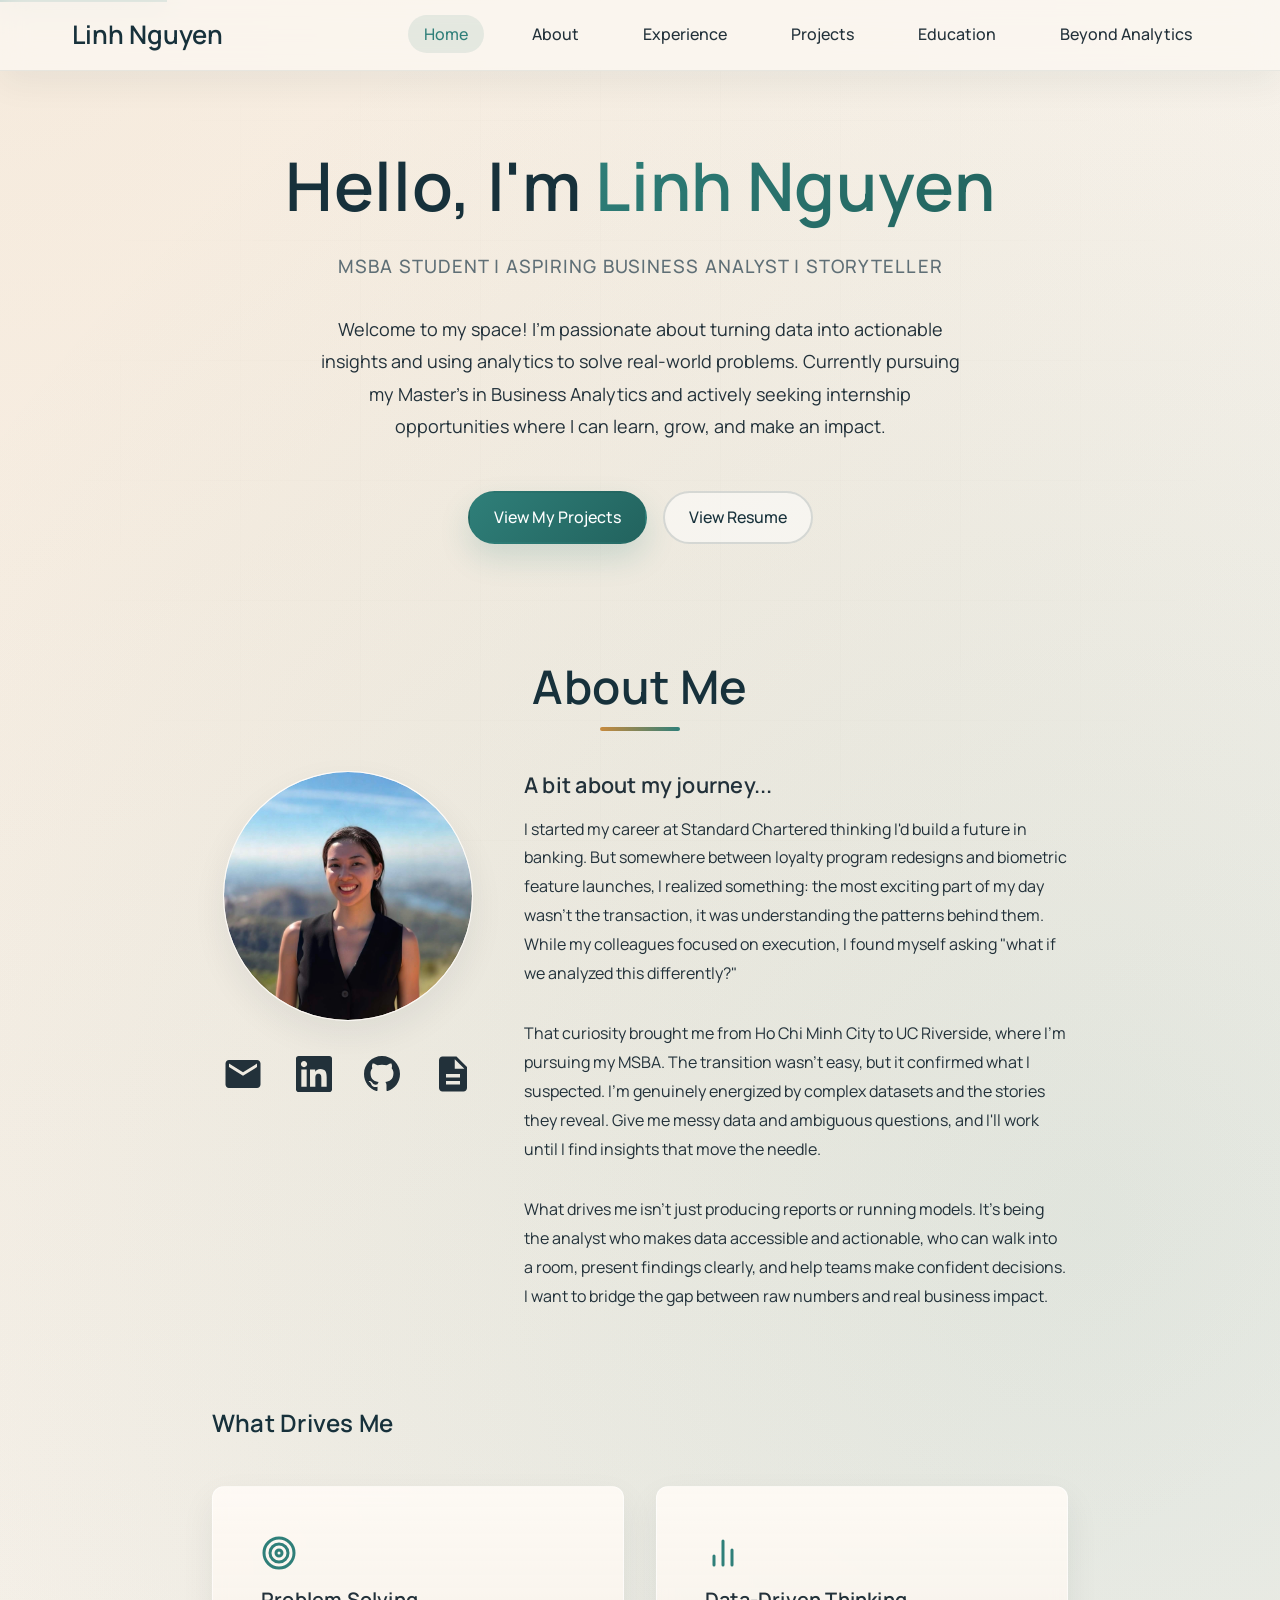
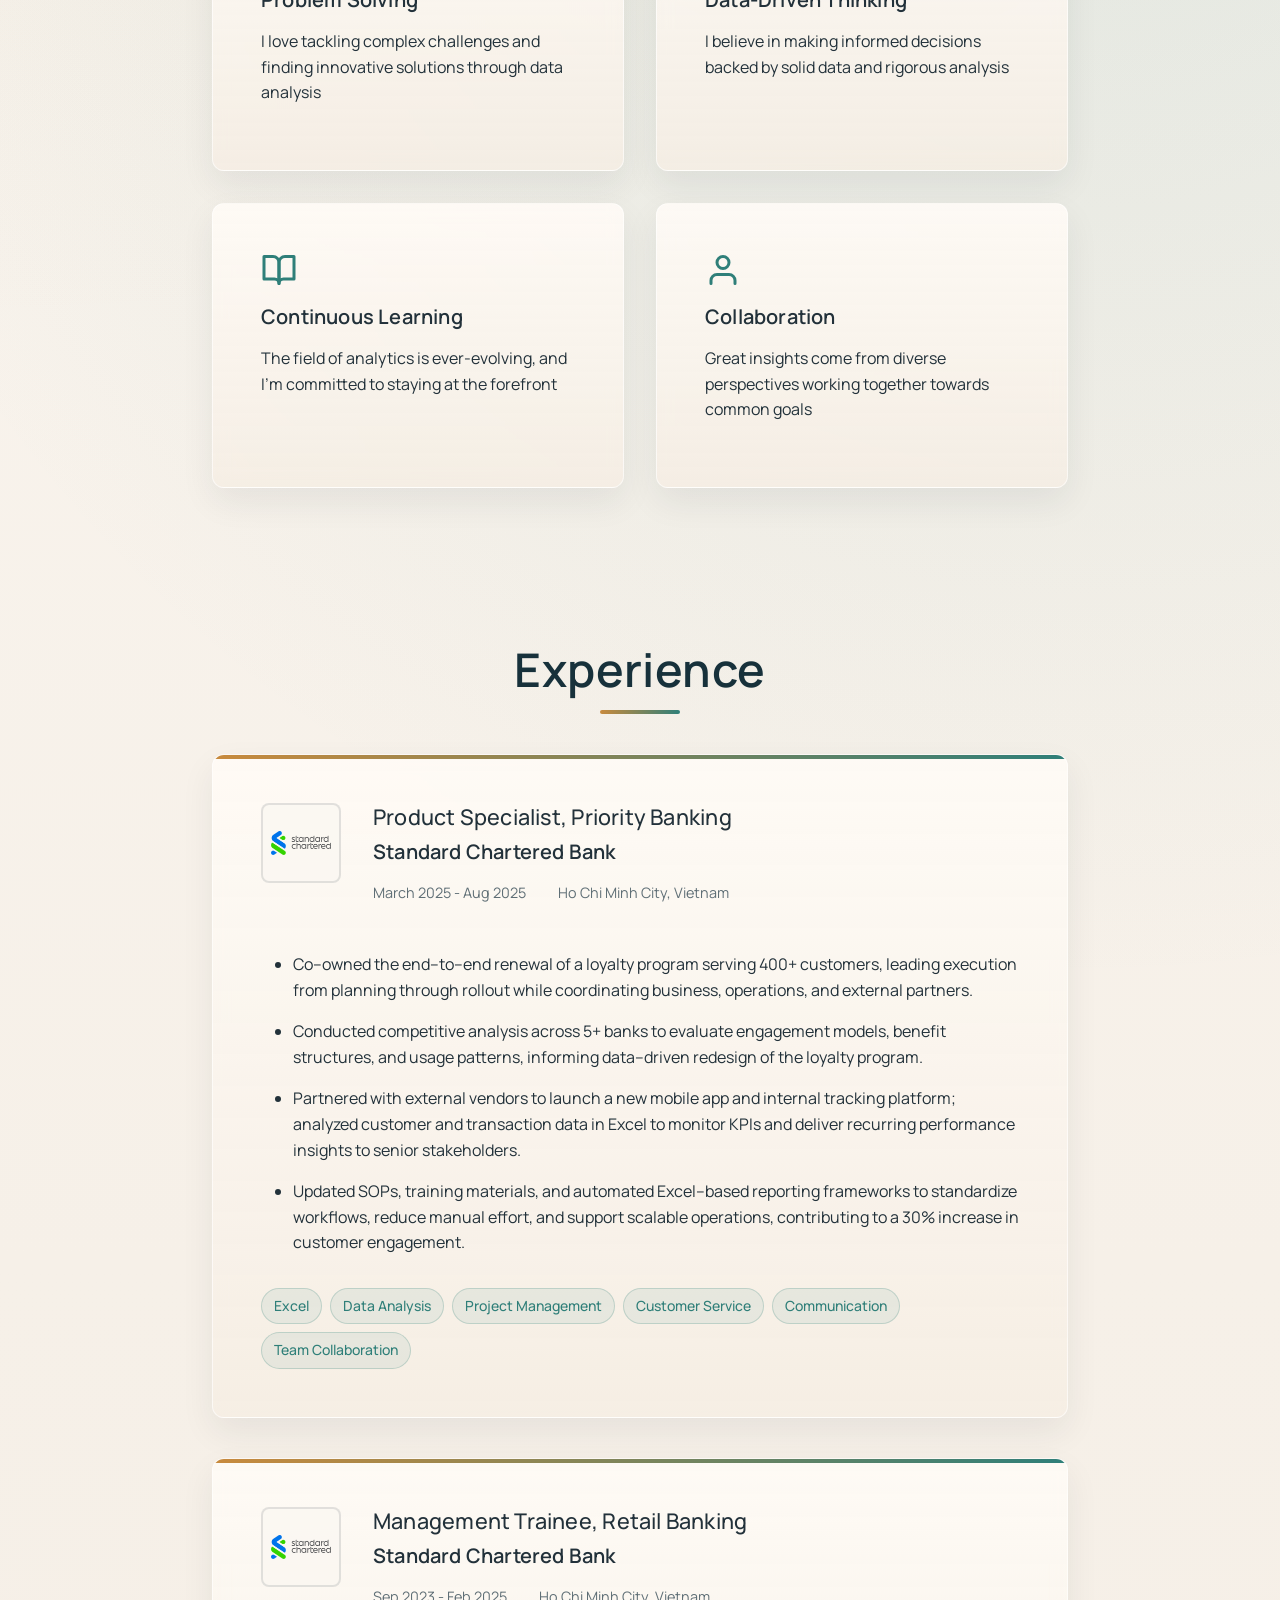
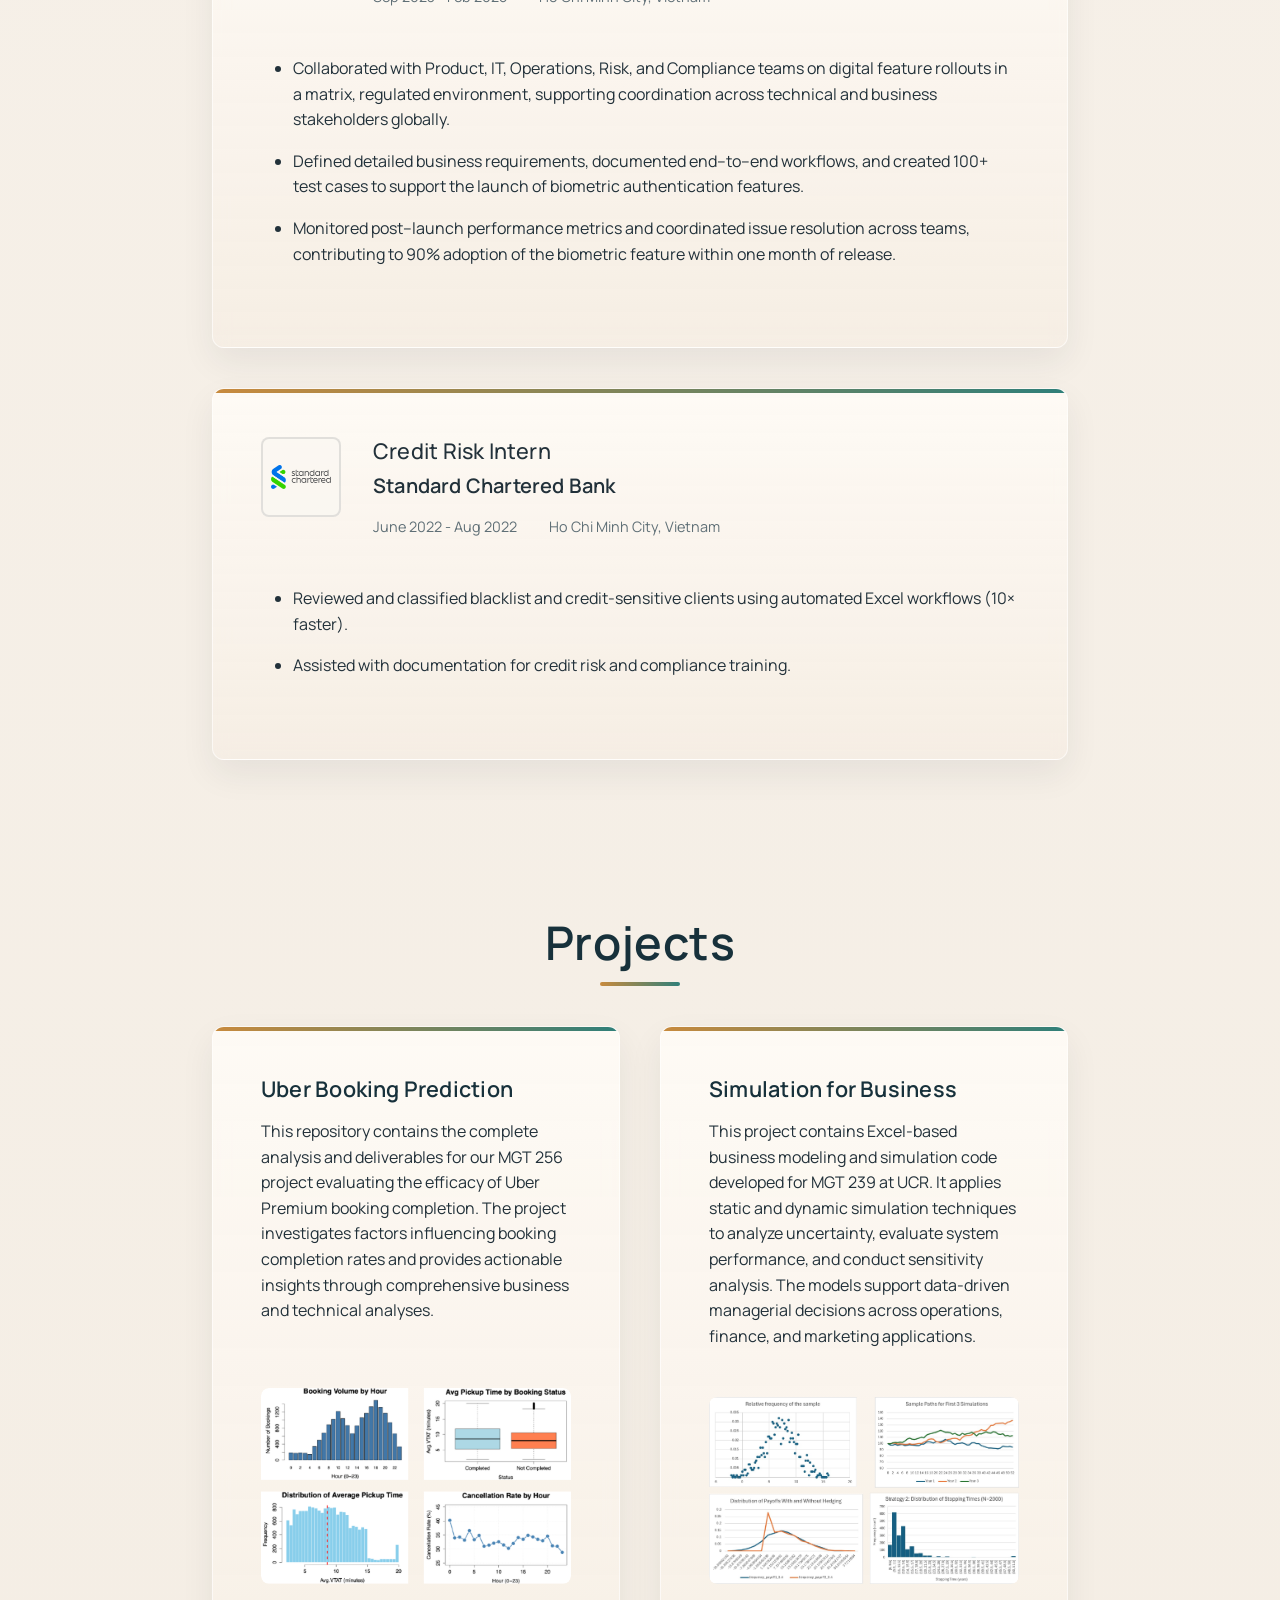
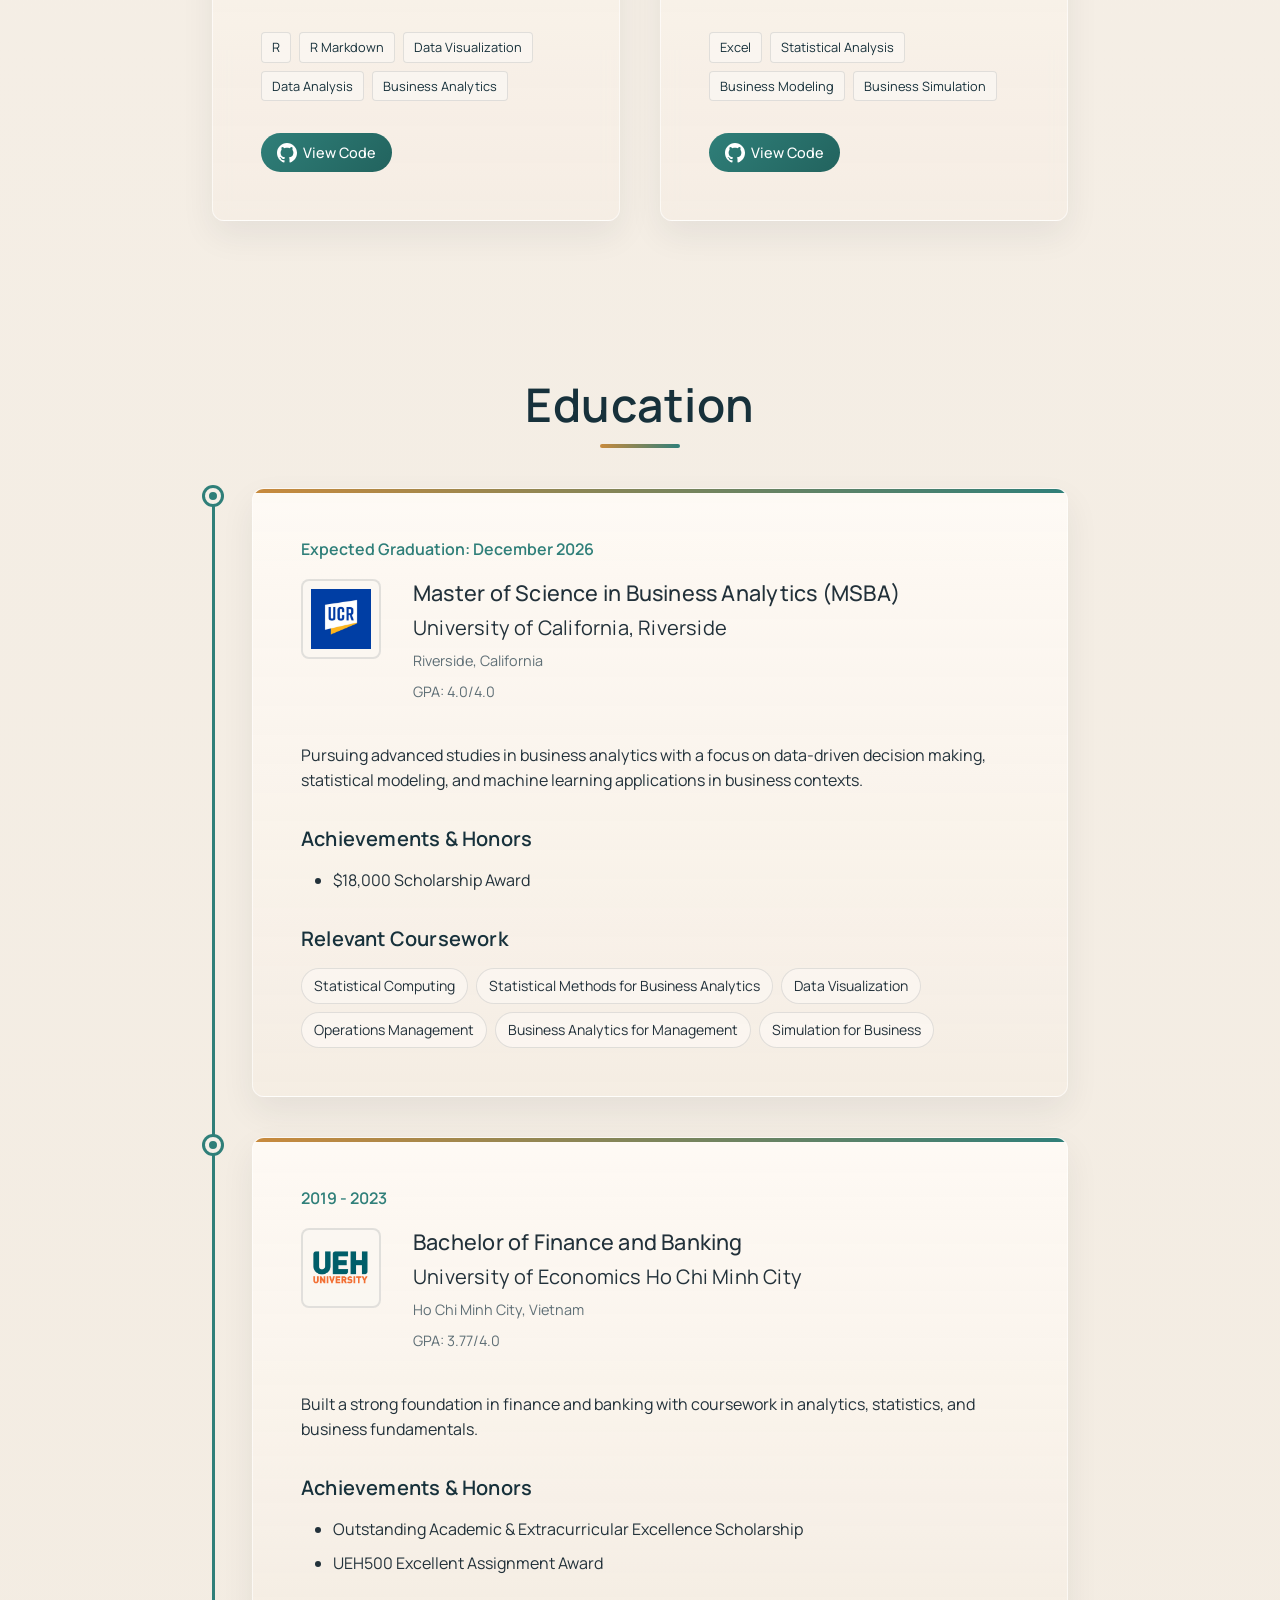
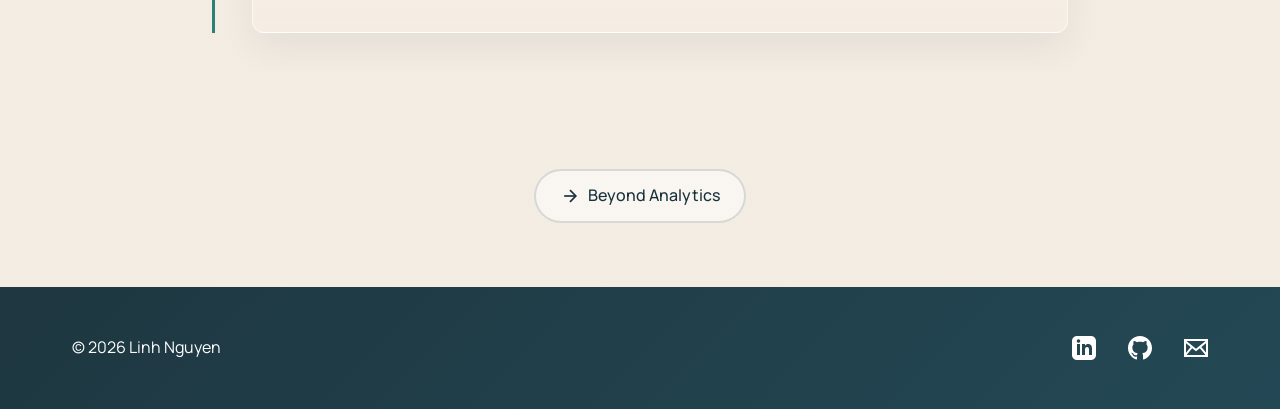
==== commit 38f27b03: "update profile.jpg" ====
--- a/index.html
+++ b/index.html
@@ -63,7 +63,7 @@
                 <div class="about-grid">
                     <div class="about-image">
                         <div class="image-placeholder">
-                            <img src="assets/images/profile.HEIC" alt="Linh Nguyen - Profile Photo">
+                            <img src="assets/images/profile.jpg" alt="Linh Nguyen - Profile Photo">
                         </div>
                         
                         <!-- Contact Icons -->
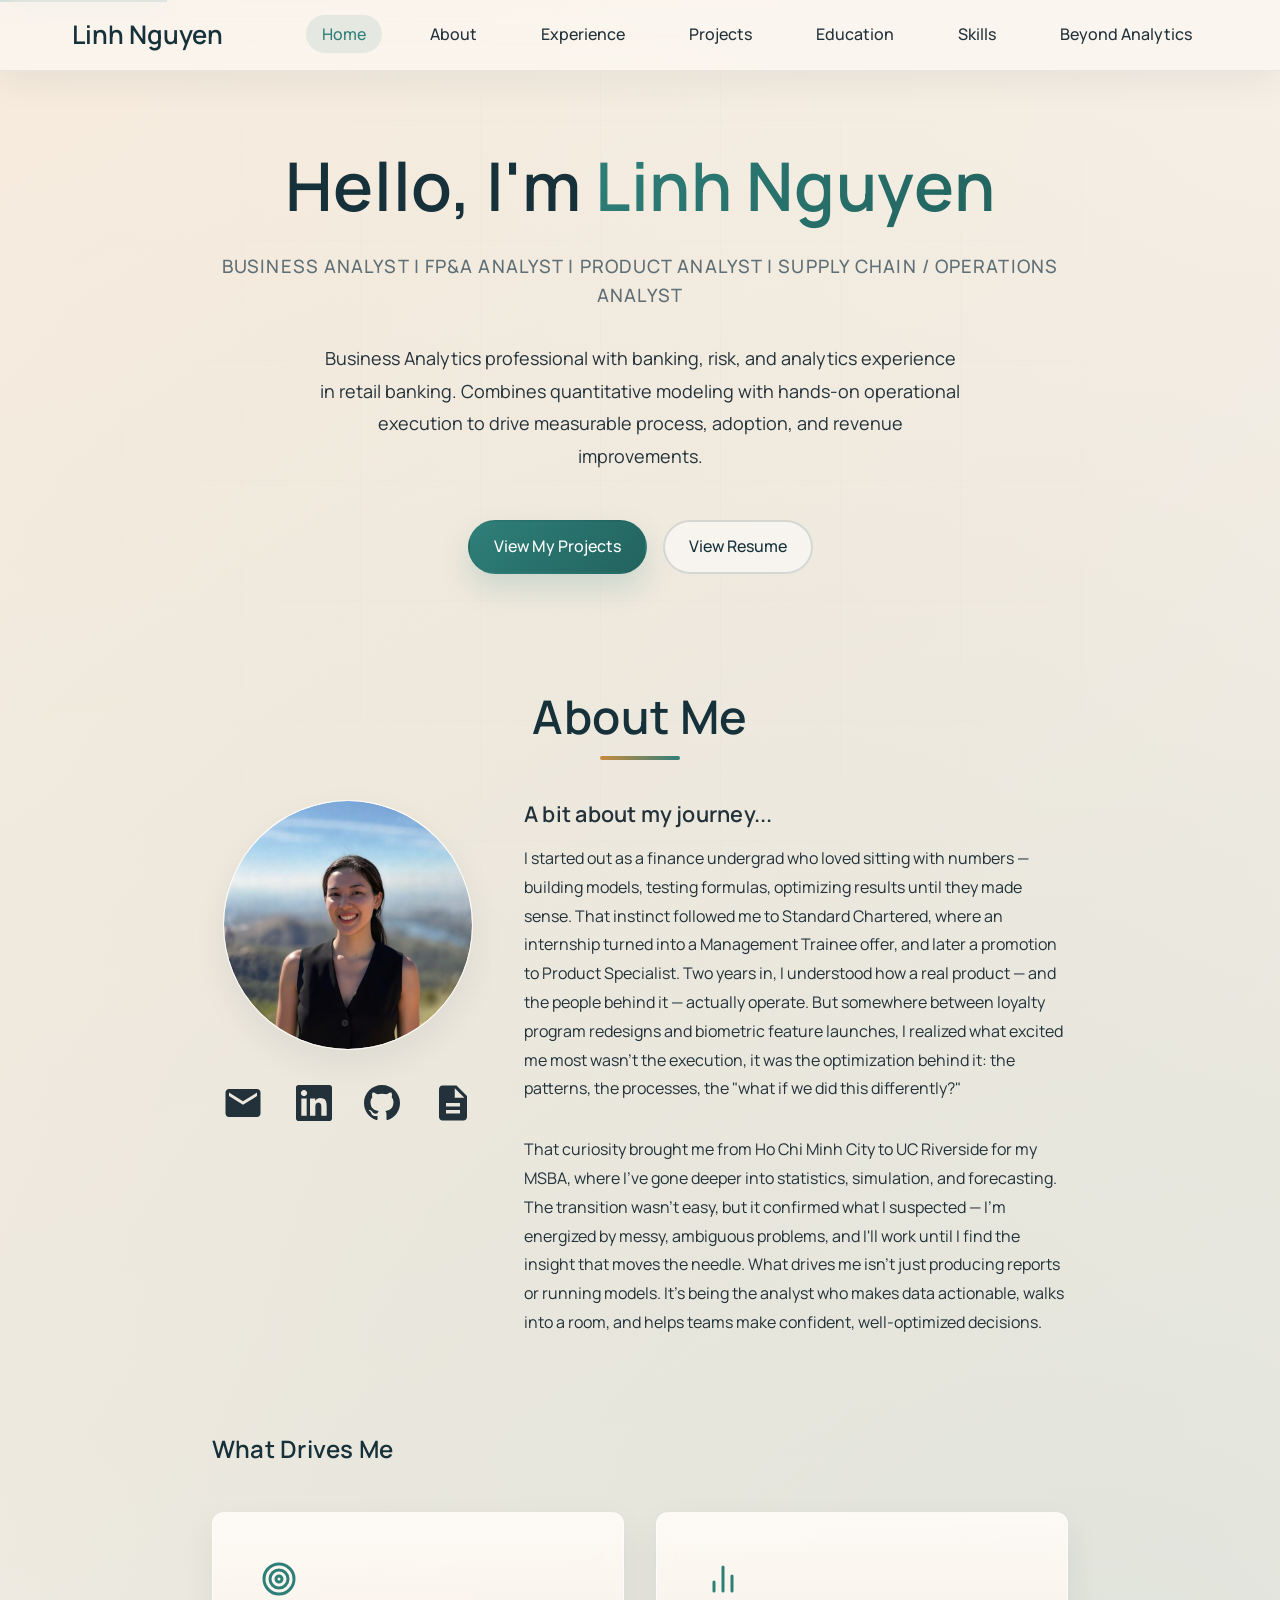
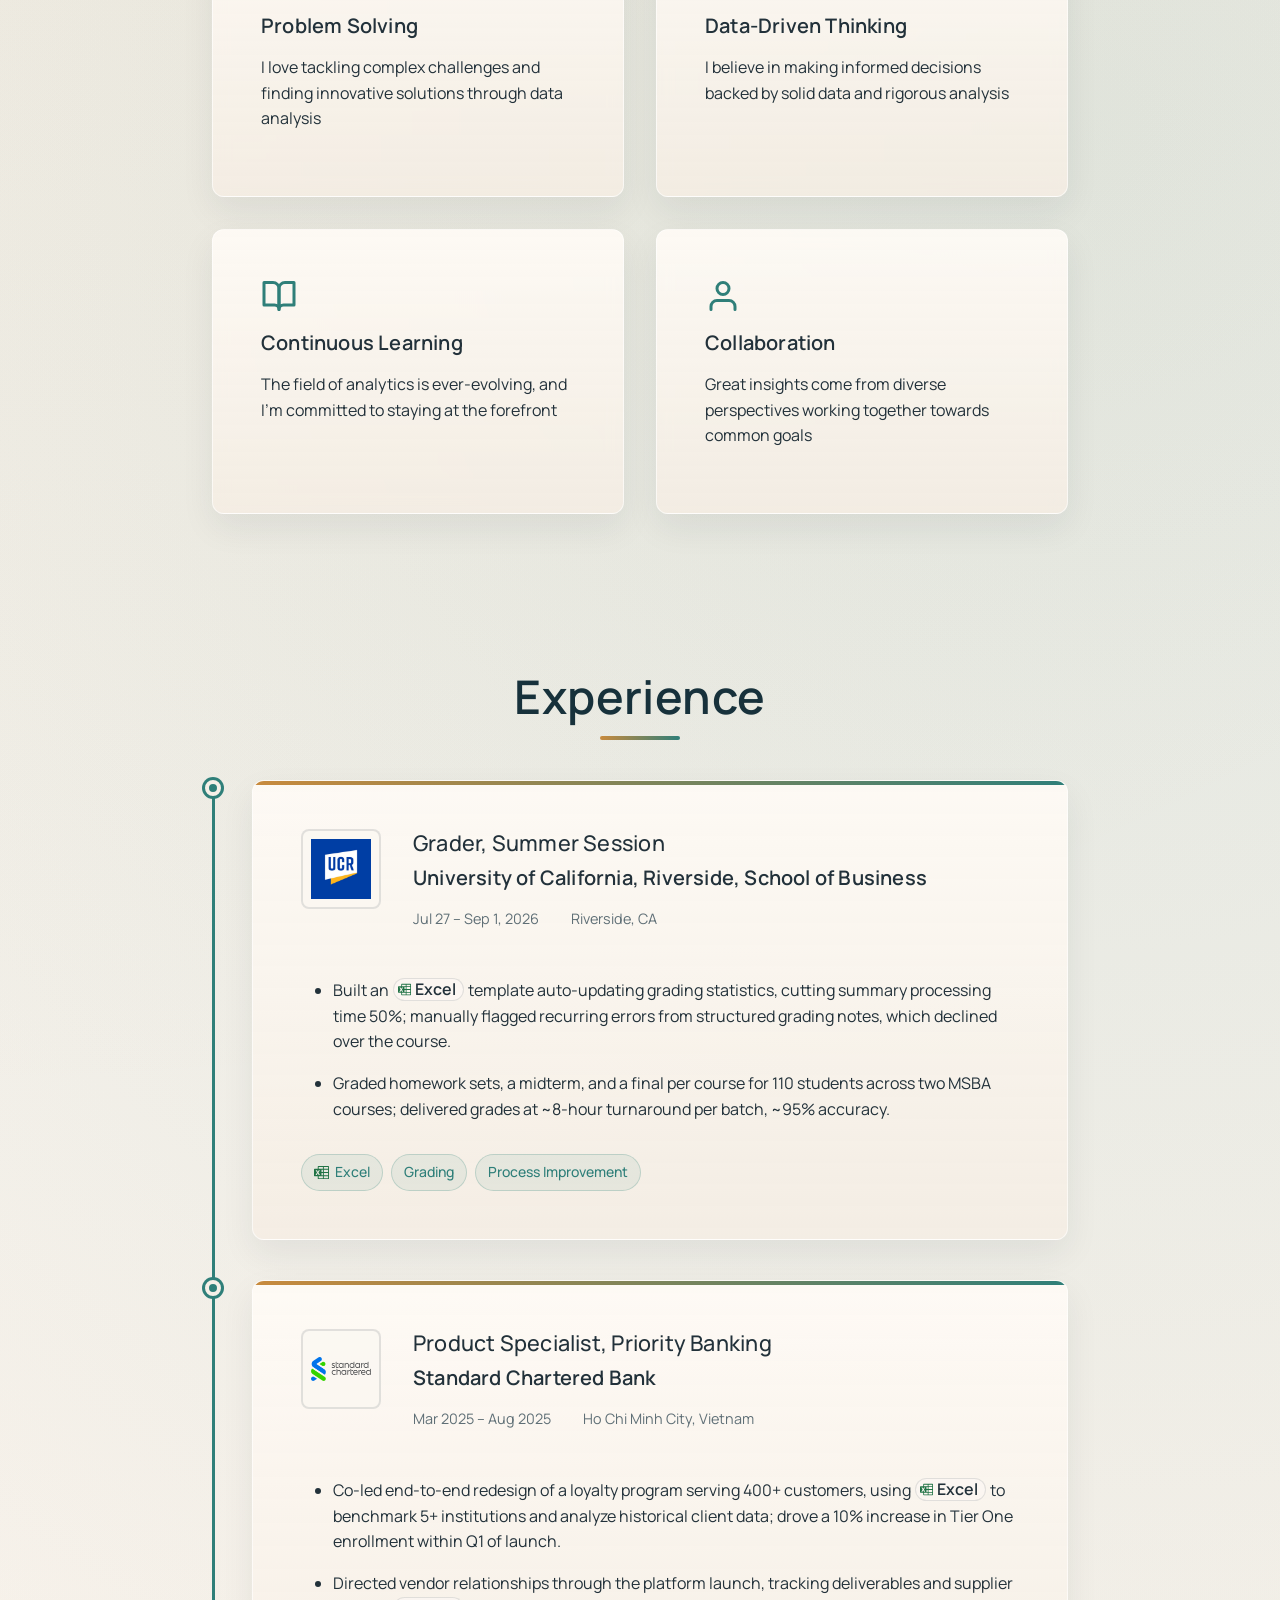
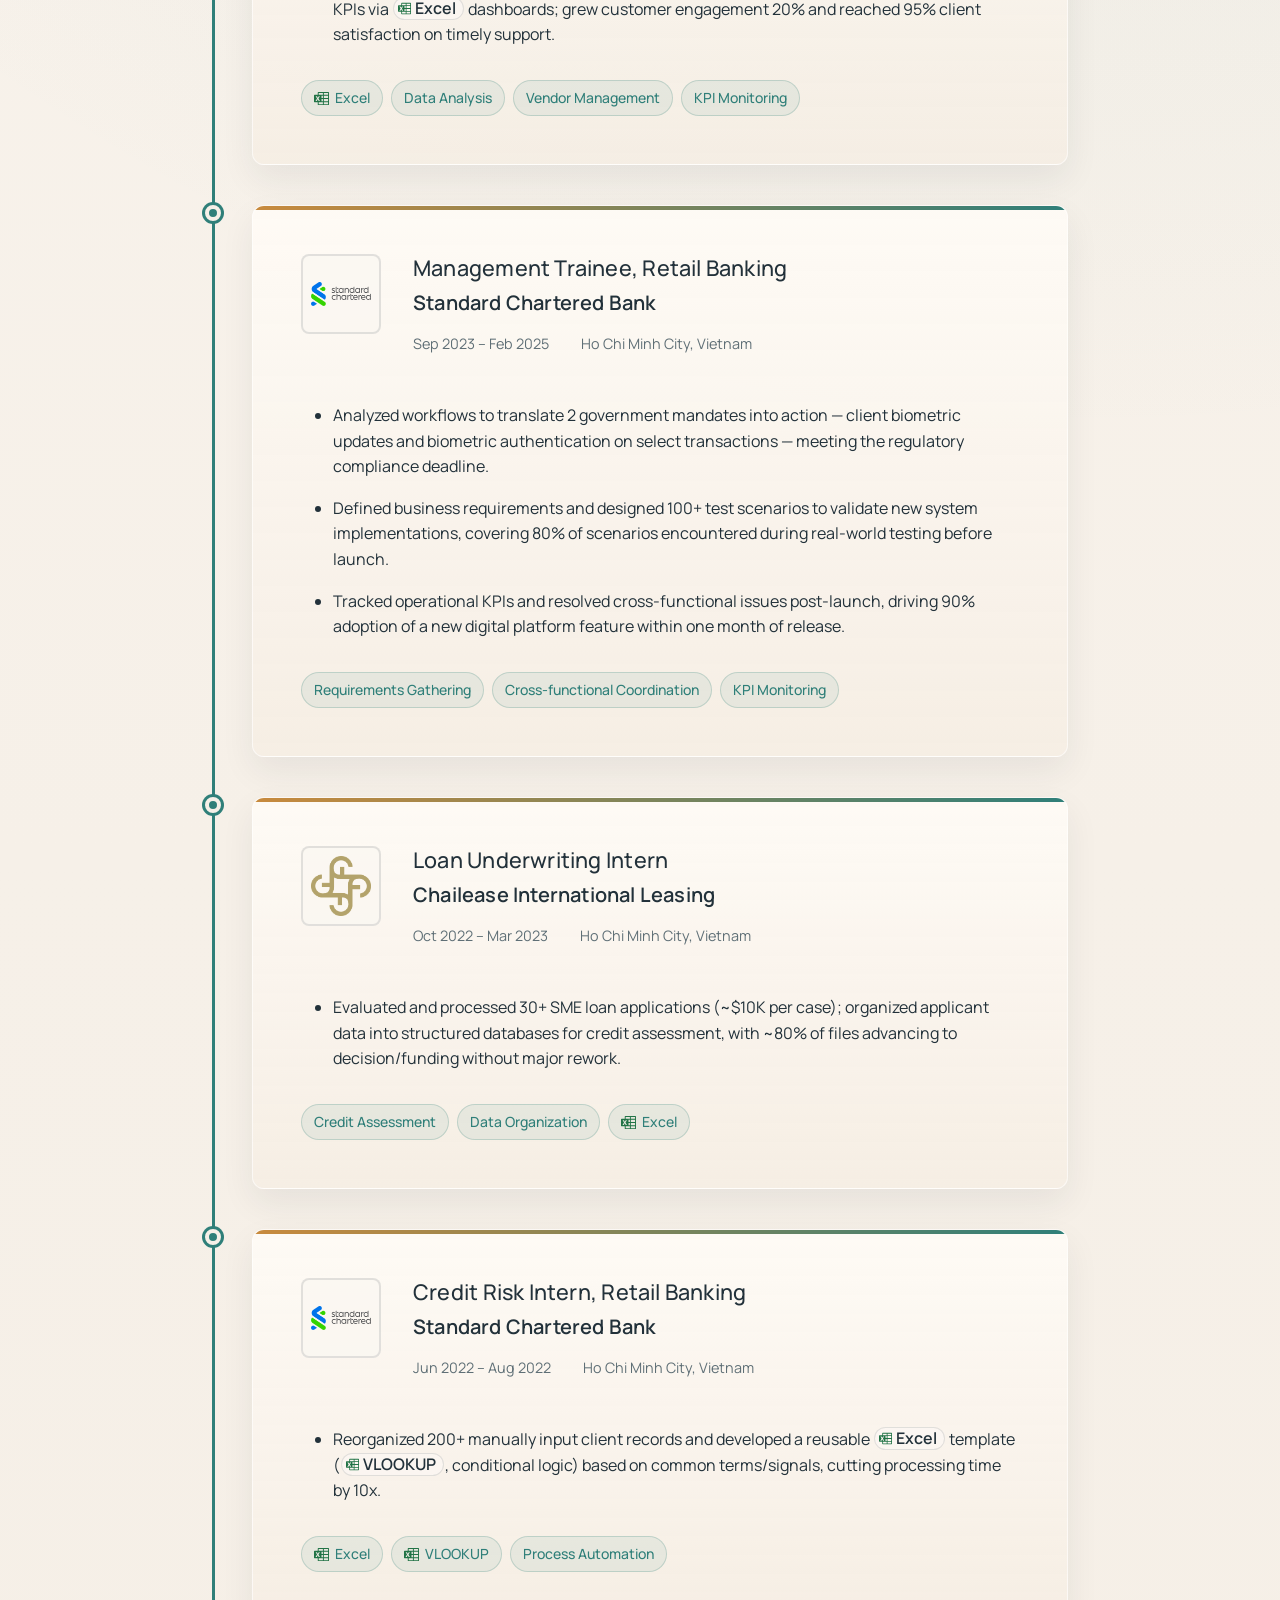
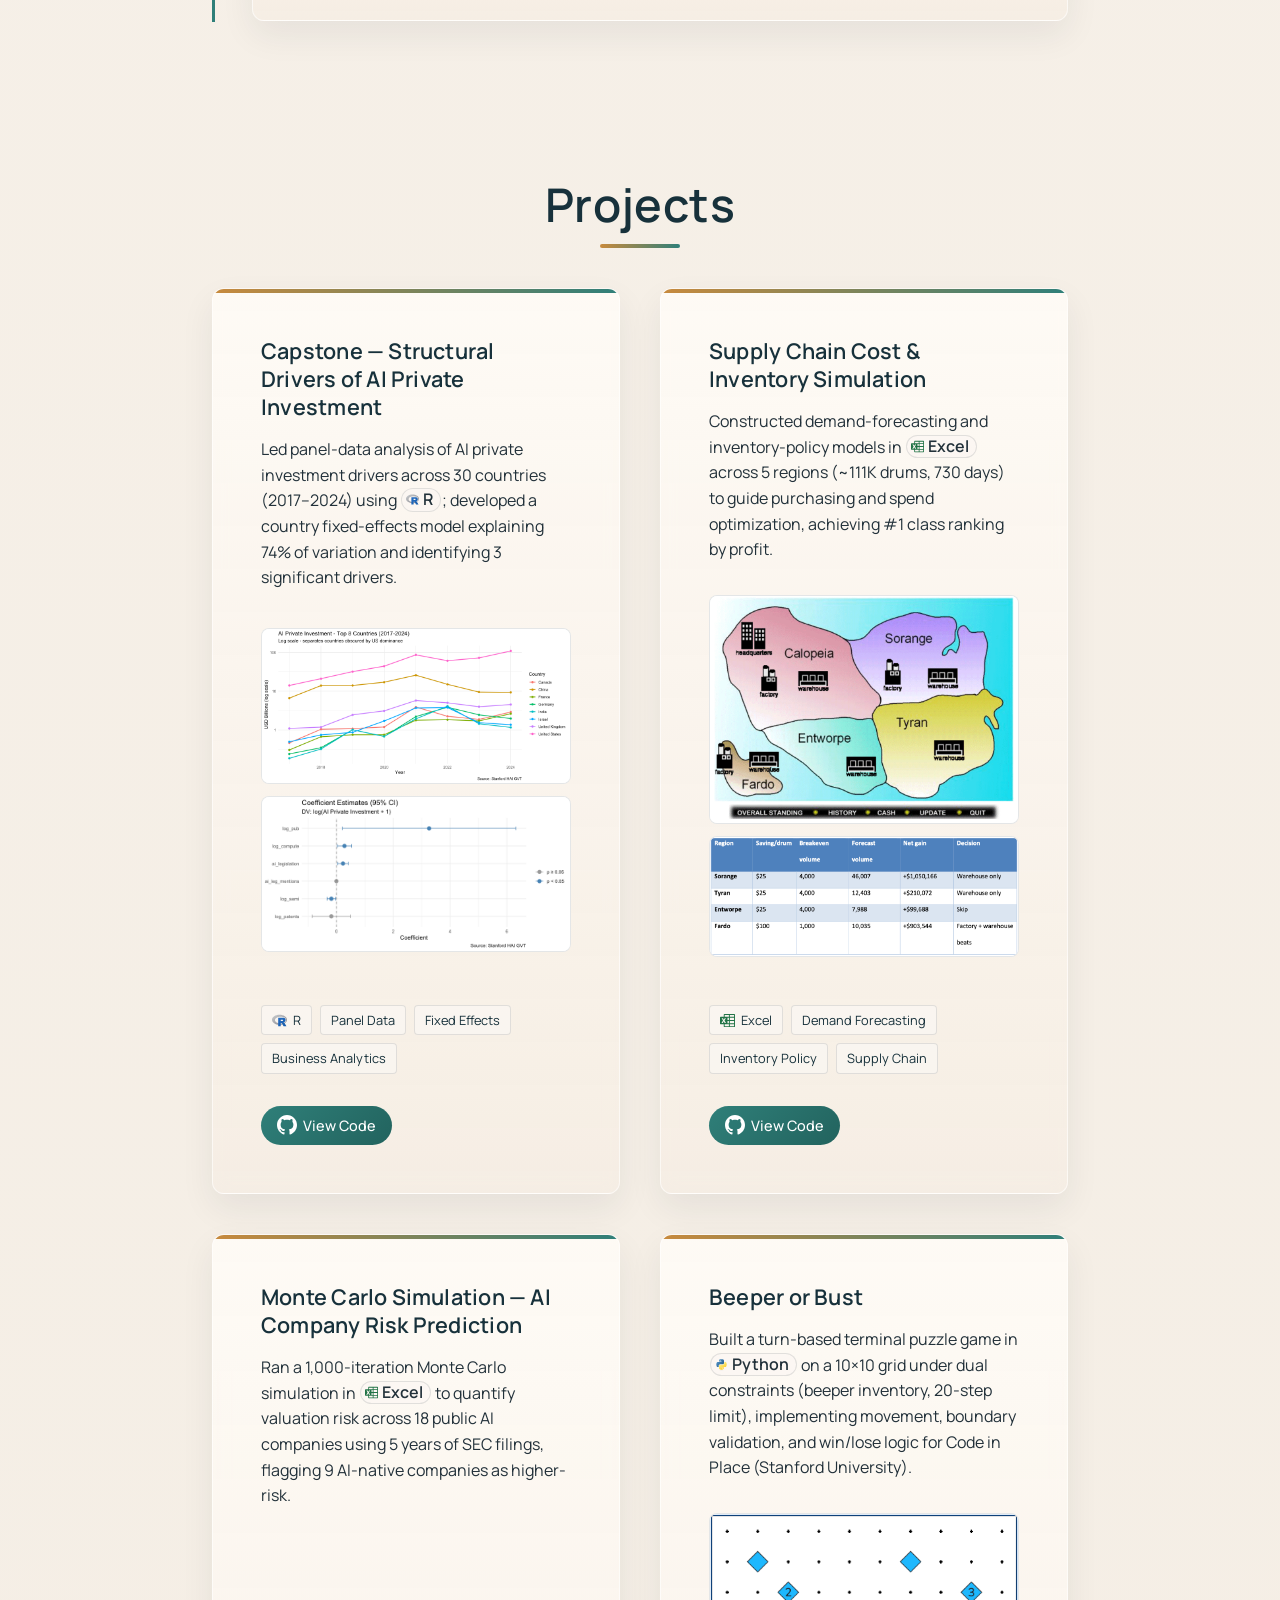
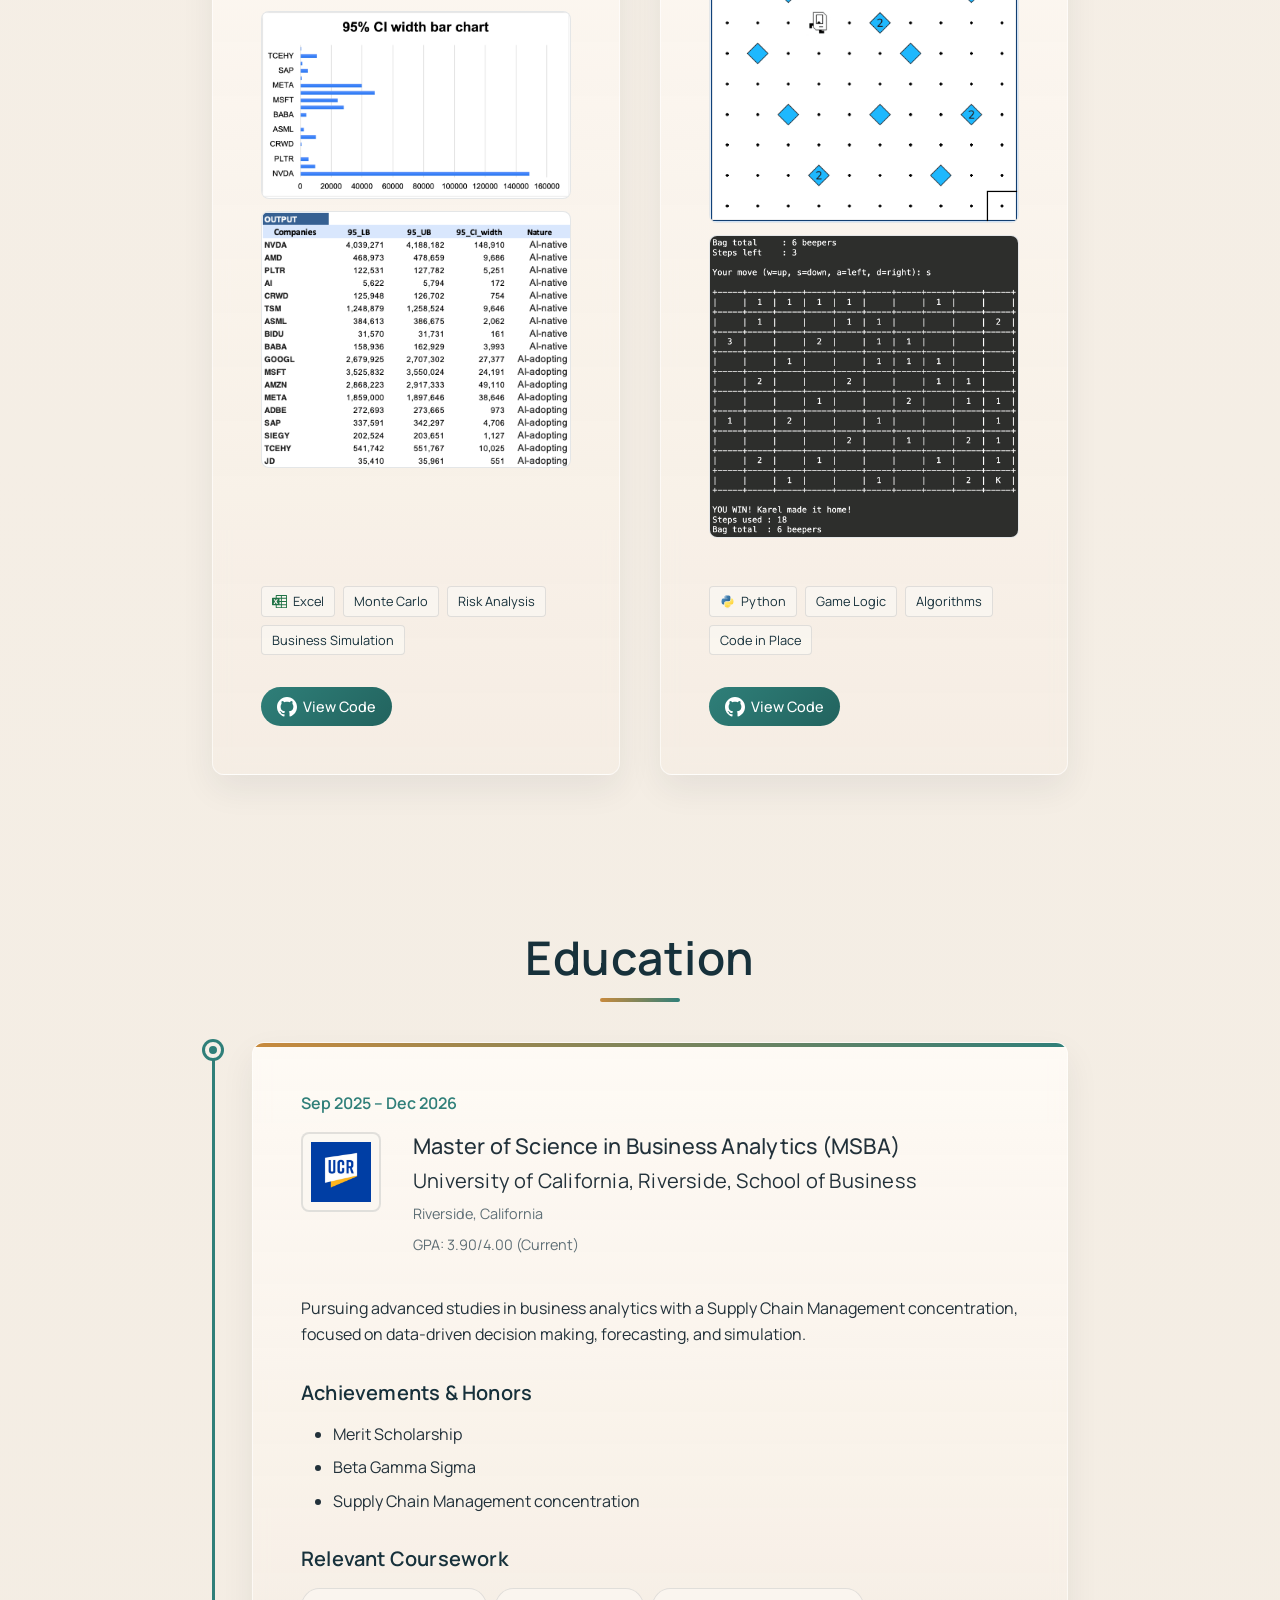
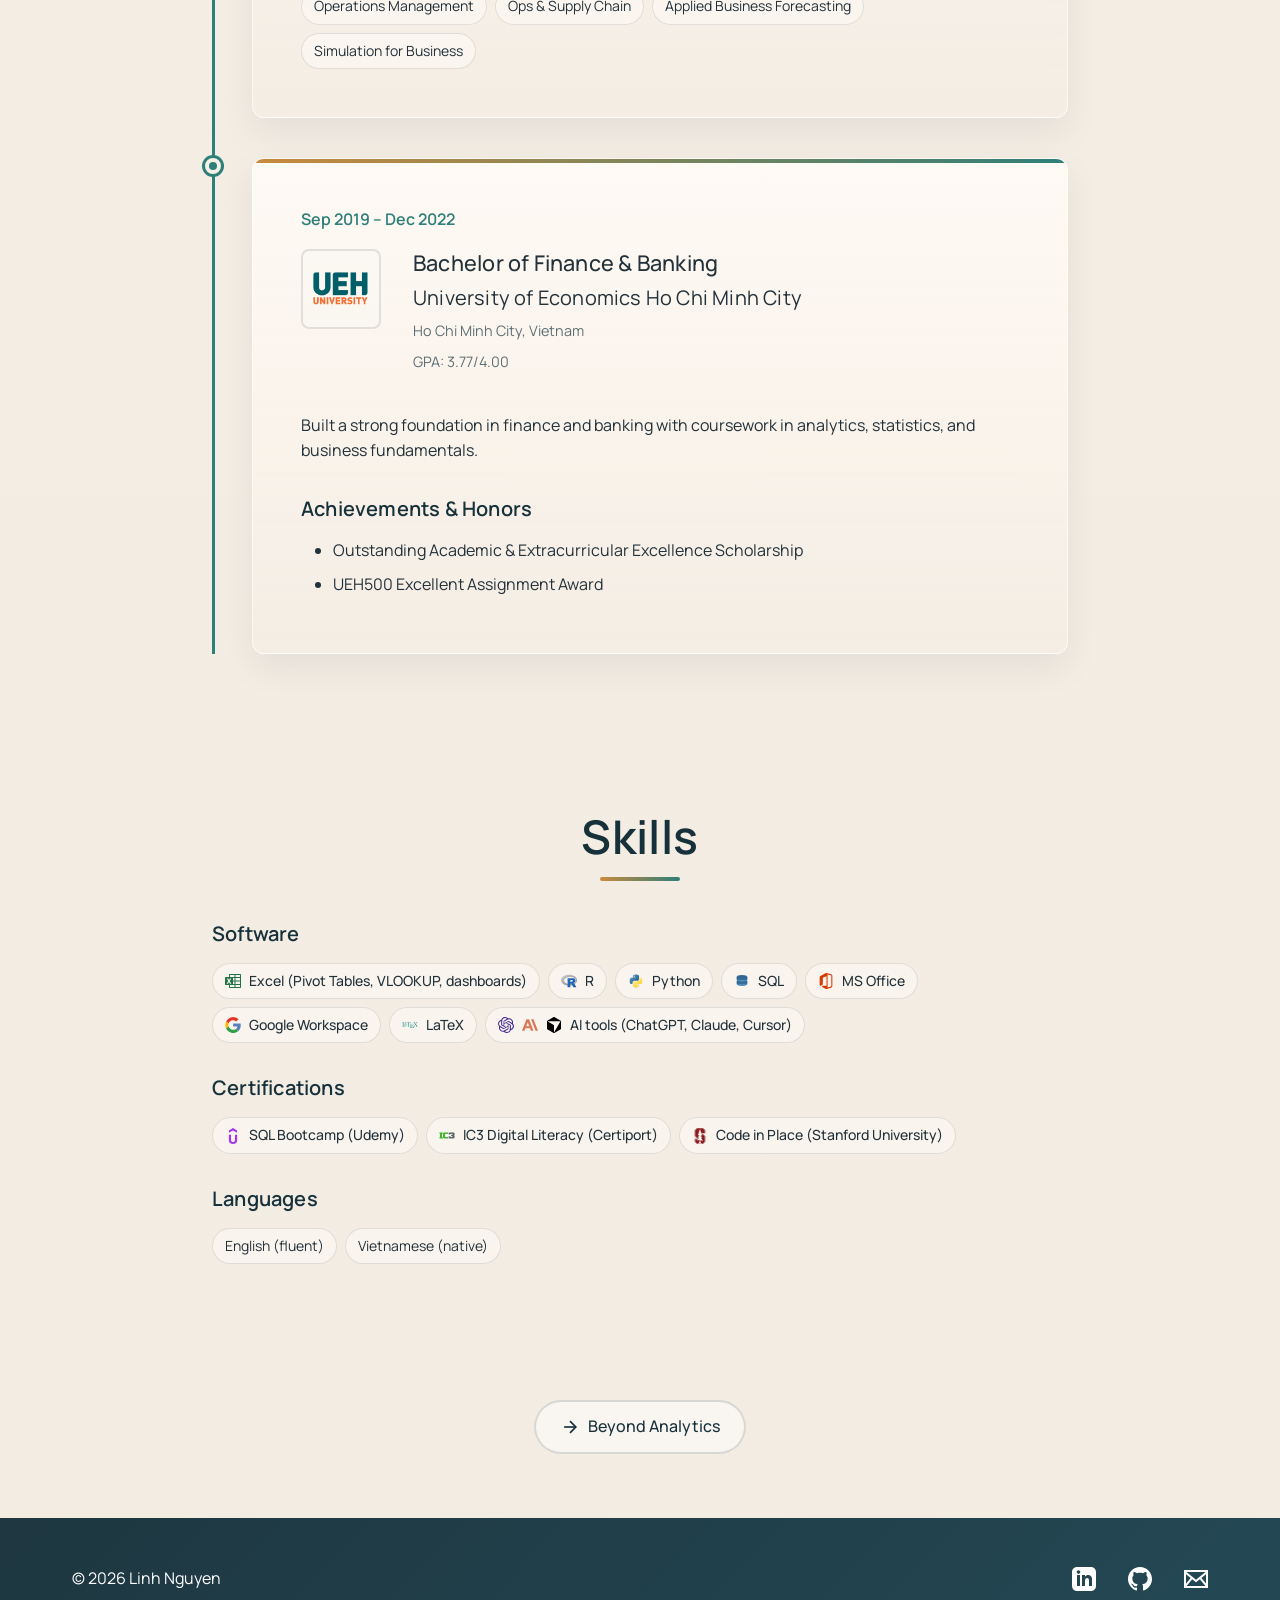
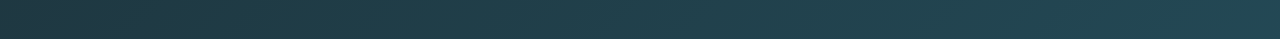
==== commit 393ddc66: "update cv + new projects" ====
--- a/index.html
+++ b/index.html
@@ -3,10 +3,10 @@
 <head>
     <meta charset="UTF-8">
     <meta name="viewport" content="width=device-width, initial-scale=1.0">
-    <meta name="description" content="Linh Nguyen - MSBA Student, aspiring data analyst, and storyteller. Welcome to my personal space.">
-    <meta name="keywords" content="MSBA, Data Analytics, Business Analytics, Portfolio, Blog, Personal Website">
+    <meta name="description" content="Linh Nguyen — Business Analytics professional with banking, risk, and analytics experience. Seeking Business Analyst, FP&A, Product Analyst, and Supply Chain / Operations Analyst roles.">
+    <meta name="keywords" content="Business Analytics, Business Analyst, FP&A, Product Analyst, Supply Chain, MSBA, Portfolio">
     <meta name="author" content="Linh Nguyen">
-    <title>Linh Nguyen - MSBA Student & Aspiring Business Analyst</title>
+    <title>Linh Nguyen — Business Analytics Professional</title>
     <link rel="icon" type="image/png" href="assets/images/icon.png">
     <link rel="stylesheet" href="css/main.css">
     <link rel="stylesheet" href="css/responsive.css">
@@ -15,6 +15,7 @@
     <link href="https://fonts.googleapis.com/css2?family=Manrope:wght@400;500;600;700&display=swap" rel="stylesheet">
 </head>
 <body>
+
     <nav class="navbar" id="navbar">
         <div class="nav-container">
             <a href="#hero" class="nav-logo">Linh Nguyen</a>
@@ -29,6 +30,7 @@
                 <li><a href="#experience" class="nav-link">Experience</a></li>
                 <li><a href="#projects" class="nav-link">Projects</a></li>
                 <li><a href="#education" class="nav-link">Education</a></li>
+                <li><a href="#skills" class="nav-link">Skills</a></li>
                 <li><a href="beyond.html" class="nav-link">Beyond Analytics</a></li>
             </ul>
         </div>
@@ -39,11 +41,11 @@
         <section id="hero" class="hero">
             <div class="hero-content fade-in">
                 <h1 class="hero-title">Hello, I'm <span class="highlight animated-gradient">Linh Nguyen</span></h1>
-                <p class="hero-subtitle">MSBA Student | Aspiring Business Analyst | Storyteller</p>
+                <p class="hero-subtitle">Business Analyst | FP&amp;A Analyst | Product Analyst | Supply Chain / Operations Analyst</p>
                 <p class="hero-description">
-                    Welcome to my space! I'm passionate about turning data into actionable insights 
-                    and using analytics to solve real-world problems. Currently pursuing my Master's in Business 
-                    Analytics and actively seeking internship opportunities where I can learn, grow, and make an impact.
+                    Business Analytics professional with banking, risk, and analytics experience in retail banking.
+                    Combines quantitative modeling with hands-on operational execution to drive measurable process,
+                    adoption, and revenue improvements.
                 </p>
                 <div class="hero-buttons">
                     <a href="#projects" class="btn btn-primary">View My Projects</a>
@@ -93,23 +95,10 @@
                     <div class="about-content">
                         <h3>A bit about my journey...</h3>
                         <p>
-                            I started my career at Standard Chartered thinking I'd build a future in banking. But 
-                            somewhere between loyalty program redesigns and biometric feature launches, I realized 
-                            something: the most exciting part of my day wasn't the transaction, it was understanding 
-                            the patterns behind them. While my colleagues focused on execution, I found myself asking 
-                            "what if we analyzed this differently?"
+                            I started out as a finance undergrad who loved sitting with numbers — building models, testing formulas, optimizing results until they made sense. That instinct followed me to Standard Chartered, where an internship turned into a Management Trainee offer, and later a promotion to Product Specialist. Two years in, I understood how a real product — and the people behind it — actually operate. But somewhere between loyalty program redesigns and biometric feature launches, I realized what excited me most wasn't the execution, it was the optimization behind it: the patterns, the processes, the "what if we did this differently?"
                         </p>
                         <p>
-                            That curiosity brought me from Ho Chi Minh City to UC Riverside, where I'm pursuing my 
-                            MSBA. The transition wasn't easy, but it confirmed what I suspected. I'm genuinely 
-                            energized by complex datasets and the stories they reveal. Give me messy data and 
-                            ambiguous questions, and I'll work until I find insights that move the needle.
-                        </p>
-                        <p>
-                            What drives me isn't just producing reports or running models. It's being the analyst who 
-                            makes data accessible and actionable, who can walk into a room, present findings clearly, 
-                            and help teams make confident decisions. I want to bridge the gap between raw numbers and 
-                            real business impact.
+                            That curiosity brought me from Ho Chi Minh City to UC Riverside for my MSBA, where I've gone deeper into statistics, simulation, and forecasting. The transition wasn't easy, but it confirmed what I suspected — I'm energized by messy, ambiguous problems, and I'll work until I find the insight that moves the needle. What drives me isn't just producing reports or running models. It's being the analyst who makes data actionable, walks into a room, and helps teams make confident, well-optimized decisions.
                         </p>
                     </div>
                 </div>
@@ -172,96 +161,154 @@
                     <div class="title-underline"></div>
                 </div>
 
-                <div class="experience-list">
-                    <div class="experience-card">
-                        <div class="experience-header">
-                            <div class="company-logo">
-                                <img src="assets/images/Standard_Chartered.png" alt="Standard Chartered Bank Logo" class="company-logo-img" />
-                            </div>
-                            <div class="experience-details">
-                                <h3>Product Specialist, Priority Banking</h3>
-                                <h4>Standard Chartered Bank</h4>
-                                <p class="experience-meta">
-                                    <span class="experience-date">March 2025 - Aug 2025</span>
-                                    <span class="experience-location">Ho Chi Minh City, Vietnam</span>
-                                </p>
-                            </div>
-                        </div>
-                        <div class="experience-content">
-                            <ul class="achievements">
-                                <li>Co–owned the end–to–end renewal of a loyalty program serving 400+ customers, leading execution from planning through rollout while coordinating business, operations, and external partners.</li>
-                                <li>Conducted competitive analysis across 5+ banks to evaluate engagement models, benefit structures, and usage patterns, informing data–driven redesign of the loyalty program.</li>
-                                <li>Partnered with external vendors to launch a new mobile app and internal tracking platform; analyzed customer and transaction data in Excel to monitor KPIs and deliver recurring performance insights to senior stakeholders.</li>
-                                <li>Updated SOPs, training materials, and automated Excel–based reporting frameworks to standardize workflows, reduce manual effort, and support scalable operations, contributing to a 30% increase in customer engagement.</li>
-                            </ul>
-                            <div class="skills-used">
-                                <span class="skill-tag">Excel</span>
-                                <span class="skill-tag">Data Analysis</span>
-                                <span class="skill-tag">Project Management</span>
-                                <span class="skill-tag">Customer Service</span>
-                                <span class="skill-tag">Communication</span>
-                                <span class="skill-tag">Team Collaboration</span>
-                            </div>
-                        </div>
-                    </div>
-
-                    <div class="experience-card">
-                        <div class="experience-header">
-                            <div class="company-logo">
-                                <img src="assets/images/Standard_Chartered.png" alt="Standard Chartered Bank Logo" class="company-logo-img" />
-                            </div>
-                            <div class="experience-details">
-                                <h3>Management Trainee, Retail Banking</h3>
-                                <h4>Standard Chartered Bank</h4>
-                                <p class="experience-meta">
-                                    <span class="experience-date">Sep 2023 - Feb 2025</span>
-                                    <span class="experience-location">Ho Chi Minh City, Vietnam</span>
-                                </p>
-                            </div>
-                        </div>
-                        <div class="experience-content">
-                            <ul class="achievements">
-                                <li>Collaborated with Product, IT, Operations, Risk, and Compliance teams on digital feature rollouts in a matrix,
-                                regulated environment, supporting coordination across technical and business stakeholders globally.</li>
-                                <li>Defined detailed business requirements, documented end–to–end workflows, and created 100+ test cases to support
-                                the launch of biometric authentication features.</li>
-                                <li>Monitored post–launch performance metrics and coordinated issue resolution across teams, contributing to 90%
-                                adoption of the biometric feature within one month of release.</li>
-                            </ul>
-                            <!-- <div class="skills-used">
-                                <span class="skill-tag">R</span>
-                                <span class="skill-tag">Excel</span>
-                                <span class="skill-tag">Machine Learning</span>
-                                <span class="skill-tag">Statistical Analysis</span>
-                            </div> -->
-                        </div>
-                    </div>
-
-                    <div class="experience-card">
-                        <div class="experience-header">
-                            <div class="company-logo">
-                                <img src="assets/images/Standard_Chartered.png" alt="Standard Chartered Bank Logo" class="company-logo-img" />
-                            </div>
-                            <div class="experience-details">
-                                <h3>Credit Risk Intern</h3>
-                                <h4>Standard Chartered Bank</h4>
-                                <p class="experience-meta">
-                                    <span class="experience-date">June 2022 - Aug 2022</span>
-                                    <span class="experience-location">Ho Chi Minh City, Vietnam</span>
-                                </p>
-                            </div>
-                        </div>
-                        <div class="experience-content">
-                            <ul class="achievements">
-                                <li>Reviewed and classified blacklist and credit-sensitive clients using automated Excel workflows (10× faster).</li>
-                                <li>Assisted with documentation for credit risk and compliance training.</li>
-                            </ul>
-                            <!-- <div class="skills-used">
-                                <span class="skill-tag">R</span>
-                                <span class="skill-tag">Excel</span>
-                                <span class="skill-tag">Machine Learning</span>
-                                <span class="skill-tag">Statistical Analysis</span>
-                            </div> -->
+                <div class="timeline experience-timeline">
+                    <div class="timeline-item">
+                        <div class="timeline-marker"></div>
+                        <div class="experience-card">
+                            <div class="experience-header">
+                                <div class="company-logo">
+                                    <img src="assets/images/UCR.avif" alt="UC Riverside Logo" class="company-logo-img" />
+                                </div>
+                                <div class="experience-details">
+                                    <h3>Grader, Summer Session</h3>
+                                    <h4>University of California, Riverside, School of Business</h4>
+                                    <p class="experience-meta">
+                                        <span class="experience-date">Jul 27 – Sep 1, 2026</span>
+                                        <span class="experience-location">Riverside, CA</span>
+                                    </p>
+                                </div>
+                            </div>
+                            <div class="experience-content">
+                                <ul class="achievements">
+                                    <li>Built an <span class="tool-mention tool-excel"><img src="assets/images/tools/excel.svg" alt="" class="tool-icon" />Excel</span> template auto-updating grading statistics, cutting summary processing time 50%; manually flagged recurring errors from structured grading notes, which declined over the course.</li>
+                                    <li>Graded homework sets, a midterm, and a final per course for 110 students across two MSBA courses; delivered grades at ~8-hour turnaround per batch, ~95% accuracy.</li>
+                                </ul>
+                                <div class="skills-used">
+                                    <span class="skill-tag tool-excel"><img src="assets/images/tools/excel.svg" alt="" class="tool-icon" />Excel</span>
+                                    <span class="skill-tag">Grading</span>
+                                    <span class="skill-tag">Process Improvement</span>
+                                </div>
+                            </div>
+                        </div>
+                    </div>
+
+                    <div class="timeline-item">
+                        <div class="timeline-marker"></div>
+                        <div class="experience-card">
+                            <div class="experience-header">
+                                <div class="company-logo">
+                                    <img src="assets/images/Standard_Chartered.png" alt="Standard Chartered Bank Logo" class="company-logo-img" />
+                                </div>
+                                <div class="experience-details">
+                                    <h3>Product Specialist, Priority Banking</h3>
+                                    <h4>Standard Chartered Bank</h4>
+                                    <p class="experience-meta">
+                                        <span class="experience-date">Mar 2025 – Aug 2025</span>
+                                        <span class="experience-location">Ho Chi Minh City, Vietnam</span>
+                                    </p>
+                                </div>
+                            </div>
+                            <div class="experience-content">
+                                <ul class="achievements">
+                                    <li>Co-led end-to-end redesign of a loyalty program serving 400+ customers, using <span class="tool-mention tool-excel"><img src="assets/images/tools/excel.svg" alt="" class="tool-icon" />Excel</span> to benchmark 5+ institutions and analyze historical client data; drove a 10% increase in Tier One enrollment within Q1 of launch.</li>
+                                    <li>Directed vendor relationships through the platform launch, tracking deliverables and supplier KPIs via <span class="tool-mention tool-excel"><img src="assets/images/tools/excel.svg" alt="" class="tool-icon" />Excel</span> dashboards; grew customer engagement 20% and reached 95% client satisfaction on timely support.</li>
+                                </ul>
+                                <div class="skills-used">
+                                    <span class="skill-tag tool-excel"><img src="assets/images/tools/excel.svg" alt="" class="tool-icon" />Excel</span>
+                                    <span class="skill-tag">Data Analysis</span>
+                                    <span class="skill-tag">Vendor Management</span>
+                                    <span class="skill-tag">KPI Monitoring</span>
+                                </div>
+                            </div>
+                        </div>
+                    </div>
+
+                    <div class="timeline-item">
+                        <div class="timeline-marker"></div>
+                        <div class="experience-card">
+                            <div class="experience-header">
+                                <div class="company-logo">
+                                    <img src="assets/images/Standard_Chartered.png" alt="Standard Chartered Bank Logo" class="company-logo-img" />
+                                </div>
+                                <div class="experience-details">
+                                    <h3>Management Trainee, Retail Banking</h3>
+                                    <h4>Standard Chartered Bank</h4>
+                                    <p class="experience-meta">
+                                        <span class="experience-date">Sep 2023 – Feb 2025</span>
+                                        <span class="experience-location">Ho Chi Minh City, Vietnam</span>
+                                    </p>
+                                </div>
+                            </div>
+                            <div class="experience-content">
+                                <ul class="achievements">
+                                    <li>Analyzed workflows to translate 2 government mandates into action — client biometric updates and biometric authentication on select transactions — meeting the regulatory compliance deadline.</li>
+                                    <li>Defined business requirements and designed 100+ test scenarios to validate new system implementations, covering 80% of scenarios encountered during real-world testing before launch.</li>
+                                    <li>Tracked operational KPIs and resolved cross-functional issues post-launch, driving 90% adoption of a new digital platform feature within one month of release.</li>
+                                </ul>
+                                <div class="skills-used">
+                                    <span class="skill-tag">Requirements Gathering</span>
+                                    <span class="skill-tag">Cross-functional Coordination</span>
+                                    <span class="skill-tag">KPI Monitoring</span>
+                                </div>
+                            </div>
+                        </div>
+                    </div>
+
+                    <div class="timeline-item">
+                        <div class="timeline-marker"></div>
+                        <div class="experience-card">
+                            <div class="experience-header">
+                                <div class="company-logo">
+                                    <img src="assets/images/chailease.png" alt="Chailease International Leasing Logo" class="company-logo-img" />
+                                </div>
+                                <div class="experience-details">
+                                    <h3>Loan Underwriting Intern</h3>
+                                    <h4>Chailease International Leasing</h4>
+                                    <p class="experience-meta">
+                                        <span class="experience-date">Oct 2022 – Mar 2023</span>
+                                        <span class="experience-location">Ho Chi Minh City, Vietnam</span>
+                                    </p>
+                                </div>
+                            </div>
+                            <div class="experience-content">
+                                <ul class="achievements">
+                                    <li>Evaluated and processed 30+ SME loan applications (~$10K per case); organized applicant data into structured databases for credit assessment, with ~80% of files advancing to decision/funding without major rework.</li>
+                                </ul>
+                                <div class="skills-used">
+                                    <span class="skill-tag">Credit Assessment</span>
+                                    <span class="skill-tag">Data Organization</span>
+                                    <span class="skill-tag tool-excel"><img src="assets/images/tools/excel.svg" alt="" class="tool-icon" />Excel</span>
+                                </div>
+                            </div>
+                        </div>
+                    </div>
+
+                    <div class="timeline-item">
+                        <div class="timeline-marker"></div>
+                        <div class="experience-card">
+                            <div class="experience-header">
+                                <div class="company-logo">
+                                    <img src="assets/images/Standard_Chartered.png" alt="Standard Chartered Bank Logo" class="company-logo-img" />
+                                </div>
+                                <div class="experience-details">
+                                    <h3>Credit Risk Intern, Retail Banking</h3>
+                                    <h4>Standard Chartered Bank</h4>
+                                    <p class="experience-meta">
+                                        <span class="experience-date">Jun 2022 – Aug 2022</span>
+                                        <span class="experience-location">Ho Chi Minh City, Vietnam</span>
+                                    </p>
+                                </div>
+                            </div>
+                            <div class="experience-content">
+                                <ul class="achievements">
+                                    <li>Reorganized 200+ manually input client records and developed a reusable <span class="tool-mention tool-excel"><img src="assets/images/tools/excel.svg" alt="" class="tool-icon" />Excel</span> template (<span class="tool-mention tool-excel"><img src="assets/images/tools/excel.svg" alt="" class="tool-icon" />VLOOKUP</span>, conditional logic) based on common terms/signals, cutting processing time by 10x.</li>
+                                </ul>
+                                <div class="skills-used">
+                                    <span class="skill-tag tool-excel"><img src="assets/images/tools/excel.svg" alt="" class="tool-icon" />Excel</span>
+                                    <span class="skill-tag tool-excel"><img src="assets/images/tools/excel.svg" alt="" class="tool-icon" />VLOOKUP</span>
+                                    <span class="skill-tag">Process Automation</span>
+                                </div>
+                            </div>
                         </div>
                     </div>
                 </div>
@@ -277,26 +324,26 @@
                 </div>
 
                 <section class="projects-grid">
-                    <div class="project-card" data-category="ml analytics">
+                    <div class="project-card" data-category="analytics">
                         <div class="project-content">
-                            <h3>Uber Booking Prediction</h3>
+                            <h3>Capstone — Structural Drivers of AI Private Investment</h3>
                             <p class="project-description">
-                                This repository contains the complete analysis and deliverables for our MGT 256 project evaluating the efficacy
-                                of Uber Premium booking completion. The project investigates factors influencing booking completion rates
-                                and provides actionable insights through comprehensive business and technical analyses.
+                                Led panel-data analysis of AI private investment drivers across 30 countries (2017–2024) using <span class="tool-mention tool-r"><img src="assets/images/tools/r.svg" alt="" class="tool-icon" />R</span>; developed a country fixed-effects model explaining 74% of variation and identifying 3 significant drivers.
                             </p>
-                            <div class="project-thumbnail">
-                                <img src="assets/images/uber_combined.png" alt="Uber Booking Prediction Thumbnail" class="project-thumbnail-img" />
+                            <div class="project-media">
+                                <div class="project-thumbnail project-thumbnail-grid project-thumbnail-grid--stack">
+                                    <img src="assets/images/capstone_trends.png" alt="AI investment trends — top 8 countries" class="project-thumbnail-img" />
+                                    <img src="assets/images/capstone_coefficients.png" alt="Coefficient estimates with 95% CI from fixed-effects model" class="project-thumbnail-img" />
+                                </div>
                             </div>
                             <div class="project-tech">
-                                <span class="tech-tag">R</span>
-                                <span class="tech-tag">R Markdown</span>
-                                <span class="tech-tag">Data Visualization</span>
-                                <span class="tech-tag">Data Analysis</span>
+                                <span class="tech-tag tool-r"><img src="assets/images/tools/r.svg" alt="" class="tool-icon" />R</span>
+                                <span class="tech-tag">Panel Data</span>
+                                <span class="tech-tag">Fixed Effects</span>
                                 <span class="tech-tag">Business Analytics</span>
                             </div>
                             <div class="project-links">
-                                <a href="https://github.com/chloenguyen0319/Uber_Booking_Completion_Prediction" target="_blank" class="project-link">
+                                <a href="https://github.com/chloenguyen0319/Capstone-project-for-Business-Analytics" target="_blank" class="project-link">
                                     <svg width="20" height="20" viewBox="0 0 24 24" fill="currentColor">
                                         <path d="M12 0c-6.626 0-12 5.373-12 12 0 5.302 3.438 9.8 8.207 11.387.599.111.793-.261.793-.577v-2.234c-3.338.726-4.033-1.416-4.033-1.416-.546-1.387-1.333-1.756-1.333-1.756-1.089-.745.083-.729.083-.729 1.205.084 1.839 1.237 1.839 1.237 1.07 1.834 2.807 1.304 3.492.997.107-.775.418-1.305.762-1.604-2.665-.305-5.467-1.334-5.467-5.931 0-1.311.469-2.381 1.236-3.221-.124-.303-.535-1.524.117-3.176 0 0 1.008-.322 3.301 1.23.957-.266 1.983-.399 3.003-.404 1.02.005 2.047.138 3.006.404 2.291-1.552 3.297-1.23 3.297-1.23.653 1.653.242 2.874.118 3.176.77.84 1.235 1.911 1.235 3.221 0 4.609-2.807 5.624-5.479 5.921.43.372.823 1.102.823 2.222v3.293c0 .319.192.694.801.576 4.765-1.589 8.199-6.086 8.199-11.386 0-6.627-5.373-12-12-12z"/>
                                     </svg>
@@ -306,21 +353,51 @@
                         </div>
                     </div>
 
+                    <div class="project-card" data-category="analytics">
+                        <div class="project-content">
+                            <h3>Supply Chain Cost &amp; Inventory Simulation</h3>
+                            <p class="project-description">
+                                Constructed demand-forecasting and inventory-policy models in <span class="tool-mention tool-excel"><img src="assets/images/tools/excel.svg" alt="" class="tool-icon" />Excel</span> across 5 regions (~111K drums, 730 days) to guide purchasing and spend optimization, achieving #1 class ranking by profit.
+                            </p>
+                            <div class="project-media">
+                                <div class="project-thumbnail project-thumbnail-grid project-thumbnail-grid--stack">
+                                    <img src="assets/images/jacobs_game_map.png" alt="Jacobs Industries supply chain game map across five regions" class="project-thumbnail-img" />
+                                    <img src="assets/images/jacobs_building_decision.png" alt="Building decision summary by region" class="project-thumbnail-img" />
+                                </div>
+                            </div>
+                            <div class="project-tech">
+                                <span class="tech-tag tool-excel"><img src="assets/images/tools/excel.svg" alt="" class="tool-icon" />Excel</span>
+                                <span class="tech-tag">Demand Forecasting</span>
+                                <span class="tech-tag">Inventory Policy</span>
+                                <span class="tech-tag">Supply Chain</span>
+                            </div>
+                            <div class="project-links">
+                                <a href="https://github.com/chloenguyen0319/jacobs-industries-supply-chain-optimization" target="_blank" class="project-link">
+                                    <svg width="20" height="20" viewBox="0 0 24 24" fill="currentColor">
+                                        <path d="M12 0c-6.626 0-12 5.373-12 12 0 5.302 3.438 9.8 8.207 11.387.599.111.793-.261.793-.577v-2.234c-3.338.726-4.033-1.416-4.033-1.416-.546-1.387-1.333-1.756-1.333-1.756-1.089-.745.083-.729.083-.729 1.205.084 1.839 1.237 1.839 1.237 1.07 1.834 2.807 1.304 3.492.997.107-.775.418-1.305.762-1.604-2.665-.305-5.467-1.334-5.467-5.931 0-1.311.469-2.381 1.236-3.221-.124-.303-.535-1.524.117-3.176 0 0 1.008-.322 3.301 1.23.957-.266 1.983-.399 3.003-.404 1.02.005 2.047.138 3.006.404 2.291-1.552 3.297-1.23 3.297-1.23.653 1.653.242 2.874.118 3.176.77.84 1.235 1.911 1.235 3.221 0 4.609-2.807 5.624-5.479 5.921.43.372.823 1.102.823 2.222v3.293c0 .319.192.694.801.576 4.765-1.589 8.199-6.086 8.199-11.386 0-6.627-5.373-12-12-12z"/>
+                                    </svg>
+                                    View Code
+                                </a>
+                            </div>
+                        </div>
+                    </div>
+
                     <div class="project-card" data-category="ml analytics">
                         <div class="project-content">
-                            <h3>Simulation for Business</h3>
+                            <h3>Monte Carlo Simulation — AI Company Risk Prediction</h3>
                             <p class="project-description">
-                                This project contains Excel-based business modeling and simulation code developed for MGT 239 at UCR. It applies static and dynamic simulation
-                                techniques to analyze uncertainty, evaluate system performance, and conduct sensitivity analysis.
-                                The models support data-driven managerial decisions across operations, finance, and marketing applications.
+                                Ran a 1,000-iteration Monte Carlo simulation in <span class="tool-mention tool-excel"><img src="assets/images/tools/excel.svg" alt="" class="tool-icon" />Excel</span> to quantify valuation risk across 18 public AI companies using 5 years of SEC filings, flagging 9 AI-native companies as higher-risk.
                             </p>
-                            <div class="project-thumbnail">
-                                <img src="assets/images/simulation_combined.png" alt="Simulation for Business Thumbnail" class="project-thumbnail-img" />
+                            <div class="project-media">
+                                <div class="project-thumbnail project-thumbnail-grid project-thumbnail-grid--stack">
+                                    <img src="assets/images/simulation_ci_width.png" alt="95% CI width by company — NVDA as top outlier" class="project-thumbnail-img" />
+                                    <img src="assets/images/simulation_output.png" alt="Monte Carlo OUTPUT table — 95% bounds and AI-native vs AI-adopting" class="project-thumbnail-img" />
+                                </div>
                             </div>
                             <div class="project-tech">
-                                <span class="tech-tag">Excel</span>
-                                <span class="tech-tag">Statistical Analysis</span>
-                                <span class="tech-tag">Business Modeling</span>
+                                <span class="tech-tag tool-excel"><img src="assets/images/tools/excel.svg" alt="" class="tool-icon" />Excel</span>
+                                <span class="tech-tag">Monte Carlo</span>
+                                <span class="tech-tag">Risk Analysis</span>
                                 <span class="tech-tag">Business Simulation</span>
                             </div>
                             <div class="project-links">
@@ -333,6 +410,35 @@
                             </div>
                         </div>
                     </div>
+
+                    <div class="project-card" data-category="analytics">
+                        <div class="project-content">
+                            <h3>Beeper or Bust</h3>
+                            <p class="project-description">
+                                Built a turn-based terminal puzzle game in <span class="tool-mention tool-python"><img src="assets/images/tools/python.svg" alt="" class="tool-icon" />Python</span> on a 10×10 grid under dual constraints (beeper inventory, 20-step limit), implementing movement, boundary validation, and win/lose logic for Code in Place (Stanford University).
+                            </p>
+                            <div class="project-media">
+                                <div class="project-thumbnail project-thumbnail-grid project-thumbnail-grid--stack">
+                                    <img src="assets/images/beeper_game_map.png" alt="Beeper or Bust starting grid with Karel, beepers, and goal" class="project-thumbnail-img" />
+                                    <img src="assets/images/beeper_game_win.png" alt="Terminal win screen — Karel reached home within step and beeper limits" class="project-thumbnail-img" />
+                                </div>
+                            </div>
+                            <div class="project-tech">
+                                <span class="tech-tag tool-python"><img src="assets/images/tools/python.svg" alt="" class="tool-icon" />Python</span>
+                                <span class="tech-tag">Game Logic</span>
+                                <span class="tech-tag">Algorithms</span>
+                                <span class="tech-tag">Code in Place</span>
+                            </div>
+                            <div class="project-links">
+                                <a href="https://github.com/chloenguyen0319/beeper-or-bust" target="_blank" class="project-link">
+                                    <svg width="20" height="20" viewBox="0 0 24 24" fill="currentColor">
+                                        <path d="M12 0c-6.626 0-12 5.373-12 12 0 5.302 3.438 9.8 8.207 11.387.599.111.793-.261.793-.577v-2.234c-3.338.726-4.033-1.416-4.033-1.416-.546-1.387-1.333-1.756-1.333-1.756-1.089-.745.083-.729.083-.729 1.205.084 1.839 1.237 1.839 1.237 1.07 1.834 2.807 1.304 3.492.997.107-.775.418-1.305.762-1.604-2.665-.305-5.467-1.334-5.467-5.931 0-1.311.469-2.381 1.236-3.221-.124-.303-.535-1.524.117-3.176 0 0 1.008-.322 3.301 1.23.957-.266 1.983-.399 3.003-.404 1.02.005 2.047.138 3.006.404 2.291-1.552 3.297-1.23 3.297-1.23.653 1.653.242 2.874.118 3.176.77.84 1.235 1.911 1.235 3.221 0 4.609-2.807 5.624-5.479 5.921.43.372.823 1.102.823 2.222v3.293c0 .319.192.694.801.576 4.765-1.589 8.199-6.086 8.199-11.386 0-6.627-5.373-12-12-12z"/>
+                                    </svg>
+                                    View Code
+                                </a>
+                            </div>
+                        </div>
+                    </div>
                 </section>
             </div>
         </section>
@@ -349,38 +455,38 @@
                     <div class="timeline-item">
                         <div class="timeline-marker"></div>
                         <div class="timeline-content">
-                            <div class="timeline-date">Expected Graduation: December 2026</div>
+                            <div class="timeline-date">Sep 2025 – Dec 2026</div>
                             <div class="education-header">
                                 <div class="university-logo">
                                     <img src="assets/images/UCR.avif" alt="UC Riverside Logo" class="university-logo-img" />
                                 </div>
                                 <div class="education-details">
                                     <h3>Master of Science in Business Analytics (MSBA)</h3>
-                                    <h4>University of California, Riverside</h4>
+                                    <h4>University of California, Riverside, School of Business</h4>
                                     <p class="timeline-location">Riverside, California</p>
-                                    <p class="timeline-gpa">GPA: 4.0/4.0</p>
+                                    <p class="timeline-gpa">GPA: 3.90/4.00 (Current)</p>
                                 </div>
                             </div>
                             <p class="timeline-description">
-                                Pursuing advanced studies in business analytics with a focus on data-driven decision making,
-                                statistical modeling, and machine learning applications in business contexts.
+                                Pursuing advanced studies in business analytics with a Supply Chain Management concentration,
+                                focused on data-driven decision making, forecasting, and simulation.
                             </p>
 
                             <div class="achievements">
-                                <h4>Achievements & Honors</h4>
+                                <h4>Achievements &amp; Honors</h4>
                                 <ul>
-                                    <li>$18,000 Scholarship Award</li>
+                                    <li>Merit Scholarship</li>
+                                    <li>Beta Gamma Sigma</li>
+                                    <li>Supply Chain Management concentration</li>
                                 </ul>
                             </div>
 
                             <div class="coursework-section">
                                 <h4>Relevant Coursework</h4>
                                 <div class="courses-grid">
-                                    <div class="course-badge">Statistical Computing</div>
-                                    <div class="course-badge">Statistical Methods for Business Analytics</div>
-                                    <div class="course-badge">Data Visualization</div>
                                     <div class="course-badge">Operations Management</div>
-                                    <div class="course-badge">Business Analytics for Management</div>
+                                    <div class="course-badge">Ops &amp; Supply Chain</div>
+                                    <div class="course-badge">Applied Business Forecasting</div>
                                     <div class="course-badge">Simulation for Business</div>
                                 </div>
                             </div>
@@ -390,16 +496,16 @@
                     <div class="timeline-item">
                         <div class="timeline-marker"></div>
                         <div class="timeline-content">
-                            <div class="timeline-date">2019 - 2023</div>
+                            <div class="timeline-date">Sep 2019 – Dec 2022</div>
                             <div class="education-header">
                                 <div class="university-logo">
                                     <img src="assets/images/UEH.png" alt="UEH Logo" class="university-logo-img" />
                                 </div>
                                 <div class="education-details">
-                                    <h3>Bachelor of Finance and Banking</h3>
+                                    <h3>Bachelor of Finance &amp; Banking</h3>
                                     <h4>University of Economics Ho Chi Minh City</h4>
                                     <p class="timeline-location">Ho Chi Minh City, Vietnam</p>
-                                    <p class="timeline-gpa">GPA: 3.77/4.0</p>
+                                    <p class="timeline-gpa">GPA: 3.77/4.00</p>
                                 </div>
                             </div>
                             <p class="timeline-description">
@@ -408,13 +514,54 @@
                             </p>
 
                             <div class="achievements">
-                                <h4>Achievements & Honors</h4>
+                                <h4>Achievements &amp; Honors</h4>
                                 <ul>
-                                    <li>Outstanding Academic & Extracurricular Excellence Scholarship</li>
+                                    <li>Outstanding Academic &amp; Extracurricular Excellence Scholarship</li>
                                     <li>UEH500 Excellent Assignment Award</li>
                                 </ul>
                             </div>
                         </div>
+                    </div>
+                </div>
+            </div>
+        </section>
+
+        <!-- Skills Section -->
+        <section id="skills" class="section">
+            <div class="container">
+                <div class="section-header">
+                    <h2 class="section-title">Skills</h2>
+                    <div class="title-underline"></div>
+                </div>
+
+                <div class="coursework-section">
+                    <h4>Software</h4>
+                    <div class="courses-grid">
+                        <div class="course-badge skill-logo-badge"><img src="assets/images/tools/excel.svg" alt="" class="tool-icon" />Excel (Pivot Tables, VLOOKUP, dashboards)</div>
+                        <div class="course-badge skill-logo-badge"><img src="assets/images/tools/r.svg" alt="" class="tool-icon" />R</div>
+                        <div class="course-badge skill-logo-badge"><img src="assets/images/tools/python.svg" alt="" class="tool-icon" />Python</div>
+                        <div class="course-badge skill-logo-badge"><img src="assets/images/tools/sql.svg" alt="" class="tool-icon" />SQL</div>
+                        <div class="course-badge skill-logo-badge"><img src="assets/images/tools/office.svg" alt="" class="tool-icon" />MS Office</div>
+                        <div class="course-badge skill-logo-badge"><img src="assets/images/tools/google.svg" alt="" class="tool-icon" />Google Workspace</div>
+                        <div class="course-badge skill-logo-badge"><img src="assets/images/tools/latex.svg" alt="" class="tool-icon" />LaTeX</div>
+                        <div class="course-badge skill-logo-badge"><img src="assets/images/tools/openai.svg" alt="" class="tool-icon" /><img src="assets/images/tools/claude.svg" alt="" class="tool-icon" /><img src="assets/images/tools/cursor.svg" alt="" class="tool-icon" />AI tools (ChatGPT, Claude, Cursor)</div>
+                    </div>
+                </div>
+
+                <div class="coursework-section">
+                    <h4>Certifications</h4>
+                    <div class="courses-grid">
+                        <div class="course-badge skill-logo-badge"><img src="assets/images/tools/udemy.svg" alt="" class="tool-icon" />SQL Bootcamp (Udemy)</div>
+                        <div class="course-badge skill-logo-badge"><img src="assets/images/tools/ic3.png" alt="IC3 Digital Literacy" class="tool-icon" />IC3 Digital Literacy (Certiport)</div>
+                        <div class="course-badge skill-logo-badge"><img src="assets/images/tools/codeinplace.png" alt="" class="tool-icon" />Code in Place (Stanford University)</div>
+                    </div>
+                </div>
+
+                <div class="coursework-section">
+                    <h4>Languages</h4>
+                    <div class="courses-grid">
+                        <div class="course-badge">English (fluent)</div>
+                        <div class="course-badge">Vietnamese (native)</div>
                     </div>
                 </div>
             </div>
--- a/css/main.css
+++ b/css/main.css
@@ -819,6 +819,13 @@
     border: 1px solid var(--border-color);
 }
 
+.skill-logo-badge {
+    display: inline-flex;
+    align-items: center;
+    gap: 8px;
+    font-weight: 500;
+}
+
 .achievements {
     margin-top: var(--spacing-md);
 }
@@ -963,6 +970,10 @@
     gap: var(--section-gap);
     max-width: 860px;
     margin: 0 auto;
+}
+
+.experience-timeline .experience-card {
+    margin: 0;
 }
 
 .experience-card {
@@ -1047,6 +1058,13 @@
     gap: var(--spacing-xs);
 }
 
+.skill-tag,
+.tech-tag {
+    display: inline-flex;
+    align-items: center;
+    gap: 6px;
+}
+
 .skill-tag {
     background: rgba(47, 127, 121, 0.08);
     color: var(--accent-color);
@@ -1055,6 +1073,40 @@
     font-size: 0.875rem;
     border: 1px solid rgba(47, 127, 121, 0.22);
     font-weight: 500;
+}
+
+.tool-icon {
+    width: 15px;
+    height: 15px;
+    flex-shrink: 0;
+    display: block;
+    object-fit: contain;
+}
+
+.skill-logo-badge .tool-icon {
+    width: 16px;
+    height: 16px;
+}
+
+.tool-mention .tool-icon {
+    width: 13px;
+    height: 13px;
+}
+
+.tool-mention {
+    display: inline-flex;
+    align-items: center;
+    gap: 4px;
+    padding: 1px 7px 1px 4px;
+    margin: 0 1px;
+    border-radius: 999px;
+    font-weight: 600;
+    white-space: nowrap;
+    vertical-align: baseline;
+    line-height: 1.2;
+    color: var(--text-color);
+    background: rgba(251, 247, 242, 0.78);
+    border: 1px solid var(--border-color);
 }
 
 .add-experience-note {
@@ -1201,11 +1253,49 @@
     margin-bottom: var(--spacing-sm);
 }
 
+.project-description {
+    color: var(--text-color);
+    line-height: 1.6;
+    margin-bottom: var(--spacing-md);
+}
+
+/* Absorb leftover card height and vertically center project images */
+.project-media {
+    flex: 1;
+    display: flex;
+    flex-direction: column;
+    justify-content: center;
+    min-height: 0;
+    margin-bottom: var(--spacing-lg);
+}
+
 .project-thumbnail {
-    margin-top: var(--spacing-sm);
-    margin-bottom: var(--spacing-lg);
+    margin-top: 0;
+    margin-bottom: 0;
     border-radius: 8px;
     overflow: hidden;
+    width: 100%;
+}
+
+.project-thumbnail-grid {
+    display: grid;
+    grid-template-columns: 1fr 1fr;
+    gap: 12px;
+    overflow: visible;
+    background: transparent;
+}
+
+.project-thumbnail-grid--stack {
+    grid-template-columns: 1fr;
+}
+
+.project-thumbnail-grid .project-thumbnail-img {
+    width: 100%;
+    height: auto;
+    display: block;
+    border-radius: 8px;
+    border: 1px solid var(--border-color);
+    background: #fff;
 }
 
 .project-thumbnail-img {
@@ -1213,13 +1303,6 @@
     height: auto;
     display: block;
     border-radius: 8px;
-}
-
-.project-description {
-    color: var(--text-color);
-    line-height: 1.6;
-    margin-bottom: var(--spacing-md);
-    flex: 1;
 }
 
 .project-tech {
